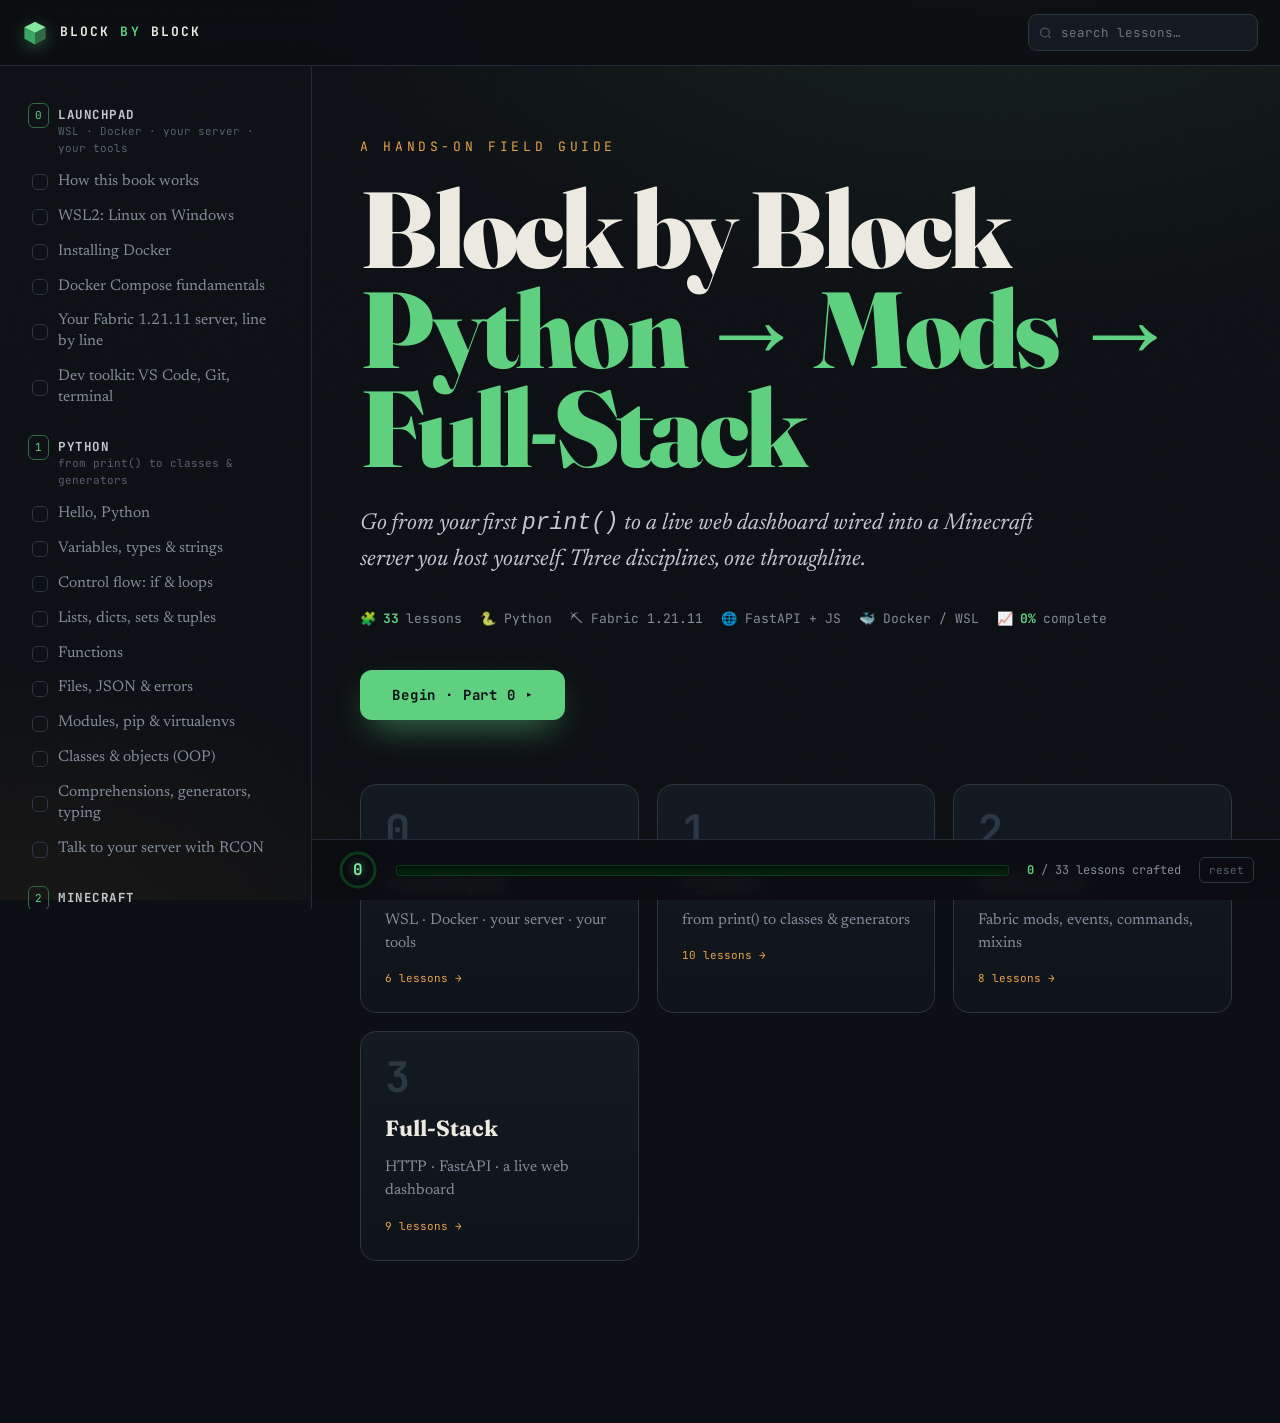
==== index.html @ 936ac6eb "Block by Block: a 33-lesson HTML tutorial book (Python, Minecraft, full-stack) Single self-contained" ====
<!DOCTYPE html>
<html lang="en">
<head>
<meta charset="UTF-8">
<meta name="viewport" content="width=device-width, initial-scale=1.0">
<title>Block by Block — Python · Minecraft · Full-Stack</title>
<link rel="preconnect" href="https://fonts.googleapis.com">
<link rel="preconnect" href="https://fonts.gstatic.com" crossorigin>
<link href="https://fonts.googleapis.com/css2?family=Fraunces:opsz,wght@9..144,500;9..144,600;9..144,900&family=Newsreader:ital,opsz,wght@0,6..72,400;0,6..72,500;0,6..72,600;1,6..72,400&family=JetBrains+Mono:wght@400;500;700&display=swap" rel="stylesheet">
<style>
:root{
  --bg:#0c0f13; --bg2:#0f141a; --panel:#141a22; --panel2:#1a212b;
  --ink:#ece9e0; --soft:#c3c8d0; --muted:#828d9c; --faint:#566173;
  --line:#212a36; --line2:#2c3744;
  --grass:#5fcf80; --grass-bri:#86e6a0; --grass-dim:#2f6b45;
  --ember:#e6a24c; --gold:#f1c659; --redstone:#e0573d; --lapis:#4f8fd0;
  --shadow:0 18px 50px -20px rgba(0,0,0,.7);
  --r:14px;
}
*{box-sizing:border-box}
html{scroll-behavior:smooth}
body{
  margin:0; background:var(--bg); color:var(--ink);
  font-family:"Newsreader",Georgia,serif; font-size:18.5px; line-height:1.72;
  -webkit-font-smoothing:antialiased;
}
/* ---- atmosphere: isometric grid + vignette + grain ---- */
body::before{
  content:""; position:fixed; inset:0; z-index:-2; pointer-events:none;
  background:
    radial-gradient(1200px 700px at 78% -10%, rgba(95,207,128,.10), transparent 60%),
    radial-gradient(900px 600px at 0% 110%, rgba(230,162,76,.07), transparent 55%),
    linear-gradient(180deg,#0c0f13,#0a0d11);
}
body::after{
  content:""; position:fixed; inset:0; z-index:-1; pointer-events:none; opacity:.04;
  background-image:url("data:image/svg+xml,%3Csvg xmlns='http://www.w3.org/2000/svg' width='120' height='120'%3E%3Cfilter id='n'%3E%3CfeTurbulence type='fractalNoise' baseFrequency='.9' numOctaves='2'/%3E%3C/filter%3E%3Crect width='100%25' height='100%25' filter='url(%23n)'/%3E%3C/svg%3E");
}
.iso{position:fixed;inset:0;z-index:-1;pointer-events:none;opacity:.5;
  background-image:
   linear-gradient(115deg, rgba(255,255,255,.018) 1px, transparent 1px),
   linear-gradient(65deg, rgba(255,255,255,.018) 1px, transparent 1px);
  background-size:46px 46px;
  -webkit-mask-image:linear-gradient(180deg,transparent,#000 30%,#000 70%,transparent);
          mask-image:linear-gradient(180deg,transparent,#000 30%,#000 70%,transparent);
}
a{color:var(--grass-bri);text-decoration:none}
a:hover{text-decoration:underline}

/* ---------- top bar ---------- */
header.top{
  position:sticky;top:0;z-index:40;display:flex;align-items:center;gap:18px;
  padding:14px 22px;background:rgba(11,14,18,.82);backdrop-filter:blur(12px);
  border-bottom:1px solid var(--line);
}
.brand{display:flex;align-items:center;gap:12px;cursor:pointer}
.cube{width:26px;height:26px;flex:none;transform:rotate(0);filter:drop-shadow(0 4px 8px rgba(95,207,128,.35))}
.brand b{font-family:"JetBrains Mono",monospace;font-weight:700;letter-spacing:.16em;
  font-size:13px;text-transform:uppercase;color:var(--ink)}
.brand span{color:var(--grass)}
.search{margin-left:auto;position:relative}
.search input{
  font-family:"JetBrains Mono",monospace;font-size:12.5px;color:var(--ink);
  background:var(--panel);border:1px solid var(--line2);border-radius:9px;
  padding:9px 12px 9px 32px;width:230px;outline:none;transition:.2s;
}
.search input:focus{border-color:var(--grass-dim);width:280px;box-shadow:0 0 0 3px rgba(95,207,128,.12)}
.search svg{position:absolute;left:10px;top:50%;transform:translateY(-50%);opacity:.5}
.search-results{position:absolute;top:44px;right:0;width:340px;background:var(--panel2);
  border:1px solid var(--line2);border-radius:11px;box-shadow:var(--shadow);overflow:hidden;display:none}
.search-results.show{display:block}
.search-results a{display:block;padding:10px 14px;color:var(--soft);font-size:14px;
  font-family:"JetBrains Mono",monospace;border-bottom:1px solid var(--line)}
.search-results a:hover{background:var(--panel);color:var(--grass-bri);text-decoration:none}
.search-results .pt{color:var(--faint);font-size:11px}

/* ---------- layout ---------- */
.shell{display:grid;grid-template-columns:312px 1fr;gap:0;min-height:100vh}
nav.toc{border-right:1px solid var(--line);padding:26px 16px 120px;position:sticky;top:57px;
  height:calc(100vh - 57px);overflow-y:auto}
nav.toc::-webkit-scrollbar{width:9px}
nav.toc::-webkit-scrollbar-thumb{background:var(--line2);border-radius:9px}
.part{margin-bottom:8px}
.part>.phead{display:flex;align-items:baseline;gap:9px;padding:11px 12px 7px;cursor:pointer;border-radius:9px}
.part>.phead:hover{background:var(--panel)}
.pnum{font-family:"JetBrains Mono",monospace;font-size:11px;color:var(--grass);
  border:1px solid var(--grass-dim);border-radius:6px;padding:2px 6px;flex:none}
.ptitle{font-family:"JetBrains Mono",monospace;font-size:12.5px;letter-spacing:.04em;
  text-transform:uppercase;color:var(--soft);font-weight:700;line-height:1.3}
.part .lessons{margin:2px 0 6px;overflow:hidden;transition:max-height .3s ease}
.lk{display:flex;align-items:center;gap:10px;padding:7px 12px 7px 16px;border-radius:8px;
  color:var(--muted);cursor:pointer;font-size:15.5px;line-height:1.35;font-family:"Newsreader",serif}
.lk:hover{background:var(--panel);color:var(--ink)}
.lk.active{background:linear-gradient(90deg,rgba(95,207,128,.16),transparent);color:var(--ink);
  box-shadow:inset 2px 0 0 var(--grass)}
.tick{width:16px;height:16px;flex:none;border:1.6px solid var(--line2);border-radius:5px;
  display:grid;place-items:center;transition:.2s}
.lk.done .tick{background:var(--grass);border-color:var(--grass)}
.lk.done .tick svg{opacity:1}
.tick svg{opacity:0}
.lk.done .lbl{color:var(--faint);text-decoration:line-through;text-decoration-color:var(--grass-dim)}

/* ---------- reading pane ---------- */
main{padding:0;max-width:none;overflow:hidden}
.wrap{max-width:820px;margin:0 auto;padding:54px 48px 160px}
.crumb{font-family:"JetBrains Mono",monospace;font-size:12px;letter-spacing:.12em;
  text-transform:uppercase;color:var(--grass);margin-bottom:18px;display:flex;gap:10px;align-items:center}
.crumb .dot{width:5px;height:5px;background:var(--ember);border-radius:1px}
h1.title{font-family:"Fraunces",serif;font-weight:900;font-size:clamp(34px,5vw,54px);
  line-height:1.04;letter-spacing:-.02em;margin:0 0 14px}
.lede{font-size:21px;color:var(--soft);font-style:italic;margin:0 0 36px;line-height:1.6}
.content h2{font-family:"Fraunces",serif;font-weight:600;font-size:29px;letter-spacing:-.01em;
  margin:46px 0 14px;padding-top:14px;border-top:1px solid var(--line)}
.content h3{font-family:"Fraunces",serif;font-weight:600;font-size:21px;margin:30px 0 10px;color:var(--ink)}
.content p{margin:14px 0;color:var(--soft)}
.content strong{color:var(--ink);font-weight:600}
.content ul,.content ol{color:var(--soft);padding-left:24px}
.content li{margin:7px 0}
.content code{font-family:"JetBrains Mono",monospace;font-size:.84em;background:var(--panel2);
  border:1px solid var(--line);padding:.12em .42em;border-radius:6px;color:var(--gold)}
kbd{font-family:"JetBrains Mono",monospace;font-size:.78em;background:#222b36;border:1px solid var(--line2);
  border-bottom-width:3px;border-radius:6px;padding:.1em .5em;color:var(--ink)}

/* code blocks */
pre{position:relative;margin:22px 0;background:#0a0d11;border:1px solid var(--line2);
  border-radius:12px;overflow:hidden}
pre .bar{display:flex;align-items:center;gap:8px;padding:9px 14px;border-bottom:1px solid var(--line);
  background:linear-gradient(180deg,#10151c,#0c1015)}
pre .bar .lang{font-family:"JetBrains Mono",monospace;font-size:11px;letter-spacing:.1em;
  text-transform:uppercase;color:var(--muted)}
pre .bar .dots{display:flex;gap:6px}
pre .bar .dots i{width:10px;height:10px;border-radius:50%;display:block}
pre .copy{margin-left:auto;font-family:"JetBrains Mono",monospace;font-size:11px;color:var(--muted);
  background:transparent;border:1px solid var(--line2);border-radius:6px;padding:3px 9px;cursor:pointer}
pre .copy:hover{color:var(--grass-bri);border-color:var(--grass-dim)}
pre code{display:block;font-family:"JetBrains Mono",monospace;font-size:13.5px;line-height:1.7;
  padding:16px 18px;overflow-x:auto;color:#cdd6e0;background:none;border:0}
pre code .c{color:var(--faint);font-style:italic}      /* comment */
pre code .k{color:#e07ba0}                               /* keyword */
pre code .s{color:var(--grass-bri)}                      /* string */
pre code .f{color:var(--gold)}                           /* function/ident */
pre code .n{color:var(--ember)}                          /* number */

/* callouts */
.box{margin:24px 0;border-radius:12px;padding:18px 20px 18px 52px;position:relative;
  border:1px solid var(--line2);background:var(--panel);font-size:16.5px;line-height:1.6}
.box::before{position:absolute;left:16px;top:16px;font-size:20px;line-height:1}
.box .h{font-family:"JetBrains Mono",monospace;font-size:11px;letter-spacing:.12em;text-transform:uppercase;
  display:block;margin-bottom:4px;font-weight:700}
.box.tip{border-left:3px solid var(--grass)} .box.tip::before{content:"◆";color:var(--grass)} .box.tip .h{color:var(--grass)}
.box.note{border-left:3px solid var(--lapis)} .box.note::before{content:"❖";color:var(--lapis)} .box.note .h{color:var(--lapis)}
.box.warn{border-left:3px solid var(--redstone)} .box.warn::before{content:"▲";color:var(--redstone)} .box.warn .h{color:var(--redstone)}
.box.try{border-left:3px solid var(--ember);background:linear-gradient(90deg,rgba(230,162,76,.07),var(--panel))}
.box.try::before{content:"⛏";color:var(--ember)} .box.try .h{color:var(--ember)}
.box p{margin:6px 0;color:var(--soft)}

/* prev/next */
.pager{display:flex;gap:14px;margin-top:60px;border-top:1px solid var(--line);padding-top:28px}
.pager a{flex:1;display:block;padding:16px 18px;border:1px solid var(--line2);border-radius:12px;
  background:var(--panel);transition:.2s}
.pager a:hover{border-color:var(--grass-dim);background:var(--panel2);text-decoration:none;transform:translateY(-2px)}
.pager .dir{font-family:"JetBrains Mono",monospace;font-size:11px;color:var(--muted);letter-spacing:.1em;text-transform:uppercase}
.pager .nm{color:var(--ink);font-size:17px;margin-top:3px;font-family:"Fraunces",serif}
.pager .nx{text-align:right}
.markbtn{display:inline-flex;align-items:center;gap:10px;margin-top:34px;cursor:pointer;
  font-family:"JetBrains Mono",monospace;font-size:13px;letter-spacing:.04em;color:var(--bg);
  background:var(--grass);border:0;border-radius:10px;padding:12px 20px;font-weight:700;
  box-shadow:0 8px 20px -8px rgba(95,207,128,.6);transition:.2s}
.markbtn:hover{background:var(--grass-bri);transform:translateY(-2px)}
.markbtn.done{background:var(--panel2);color:var(--grass);border:1px solid var(--grass-dim);box-shadow:none}

/* ---------- cover ---------- */
.cover{padding:70px 48px 160px;max-width:1040px;margin:0 auto}
.cover .kick{font-family:"JetBrains Mono",monospace;font-size:13px;letter-spacing:.28em;
  text-transform:uppercase;color:var(--ember);margin-bottom:22px}
.cover h1{font-family:"Fraunces",serif;font-weight:900;font-size:clamp(52px,9vw,108px);line-height:.92;
  letter-spacing:-.03em;margin:0}
.cover h1 em{font-style:normal;color:var(--grass);display:block}
.cover .sub{font-size:23px;color:var(--soft);max-width:680px;margin:28px 0 0;line-height:1.55;font-style:italic}
.cover .meta{font-family:"JetBrains Mono",monospace;font-size:13px;color:var(--muted);margin:30px 0 40px;
  display:flex;flex-wrap:wrap;gap:8px 18px}
.cover .meta span{display:flex;align-items:center;gap:7px}
.cover .meta b{color:var(--grass)}
.begin{font-family:"JetBrains Mono",monospace;font-weight:700;font-size:14px;letter-spacing:.06em;
  background:var(--grass);color:var(--bg);border:0;border-radius:12px;padding:16px 32px;cursor:pointer;
  box-shadow:0 14px 36px -12px rgba(95,207,128,.7);transition:.2s}
.begin:hover{transform:translateY(-3px);background:var(--grass-bri)}
.parts-grid{display:grid;grid-template-columns:repeat(auto-fit,minmax(230px,1fr));gap:18px;margin-top:64px}
.pcard{border:1px solid var(--line2);border-radius:16px;padding:24px;background:linear-gradient(180deg,var(--panel),var(--bg2));
  cursor:pointer;transition:.25s;position:relative;overflow:hidden}
.pcard:hover{transform:translateY(-4px);border-color:var(--grass-dim)}
.pcard .pn{font-family:"JetBrains Mono",monospace;font-size:42px;font-weight:700;color:var(--line2);line-height:1}
.pcard:hover .pn{color:var(--grass-dim)}
.pcard h3{font-family:"Fraunces",serif;font-size:22px;margin:12px 0 8px;color:var(--ink)}
.pcard p{font-size:15.5px;color:var(--muted);margin:0;line-height:1.5}
.pcard .cnt{font-family:"JetBrains Mono",monospace;font-size:11px;color:var(--ember);margin-top:14px;display:block}

/* ---------- XP bar ---------- */
.xp{position:fixed;left:312px;right:0;bottom:0;z-index:30;background:rgba(10,13,17,.92);
  backdrop-filter:blur(10px);border-top:1px solid var(--line);padding:10px 26px;
  display:flex;align-items:center;gap:18px}
.xp .lvl{position:relative;width:40px;height:40px;flex:none;display:grid;place-items:center}
.xp .lvl svg{position:absolute;inset:0}
.xp .lvl b{font-family:"JetBrains Mono",monospace;font-weight:700;font-size:16px;color:var(--grass-bri);
  text-shadow:0 0 8px rgba(95,207,128,.6);z-index:1}
.xp .track{flex:1;height:11px;background:#05210f;border:1px solid #0c3a1d;border-radius:3px;overflow:hidden;
  box-shadow:inset 0 2px 4px rgba(0,0,0,.6)}
.xp .fill{height:100%;width:0;background:
   linear-gradient(180deg,#9bf0b0,#5fcf80 55%,#3aa862);
  background-size:8px 100%;transition:width .5s cubic-bezier(.2,.8,.2,1);
  box-shadow:0 0 10px rgba(95,207,128,.7)}
.xp .stat{font-family:"JetBrains Mono",monospace;font-size:12px;color:var(--muted);flex:none;white-space:nowrap}
.xp .stat b{color:var(--grass)}
.xp .reset{font-family:"JetBrains Mono",monospace;font-size:11px;color:var(--faint);background:none;border:1px solid var(--line2);
  border-radius:6px;padding:5px 9px;cursor:pointer}
.xp .reset:hover{color:var(--redstone);border-color:var(--redstone)}

/* responsive */
@media(max-width:900px){
  .shell{grid-template-columns:1fr}
  nav.toc{position:fixed;left:0;top:57px;width:300px;background:var(--bg);z-index:35;transform:translateX(-105%);transition:.3s;box-shadow:var(--shadow)}
  nav.toc.open{transform:none}
  .xp{left:0}
  .wrap,.cover{padding-left:22px;padding-right:22px}
  .menu-btn{display:grid!important}
}
.menu-btn{display:none;place-items:center;width:34px;height:34px;background:var(--panel);border:1px solid var(--line2);
  border-radius:8px;cursor:pointer}
.menu-btn div{width:16px;height:2px;background:var(--ink);box-shadow:0 5px 0 var(--ink),0 -5px 0 var(--ink)}
</style>
</head>
<body>
<div class="iso"></div>

<header class="top">
  <div class="menu-btn" onclick="document.querySelector('nav.toc').classList.toggle('open')"><div></div></div>
  <div class="brand" onclick="go('cover')">
    <svg class="cube" viewBox="0 0 32 32" fill="none"><path d="M16 2 29 9v14L16 30 3 23V9z" fill="#5fcf80" opacity=".18"/><path d="M16 2 29 9 16 16 3 9z" fill="#86e6a0"/><path d="M3 9 16 16v14L3 23z" fill="#3aa862"/><path d="M29 9 16 16v14l13-7z" fill="#2f6b45"/></svg>
    <b>Block&nbsp;<span>by</span>&nbsp;Block</b>
  </div>
  <div class="search">
    <svg width="15" height="15" viewBox="0 0 24 24" fill="none" stroke="#828d9c" stroke-width="2"><circle cx="11" cy="11" r="7"/><path d="m20 20-3.5-3.5"/></svg>
    <input id="q" type="text" placeholder="search lessons…" autocomplete="off">
    <div class="search-results" id="qres"></div>
  </div>
</header>

<div class="shell">
  <nav class="toc" id="toc"></nav>
  <main><div id="view"></div></main>
</div>

<div class="xp">
  <div class="lvl">
    <svg viewBox="0 0 40 40"><circle cx="20" cy="20" r="17" fill="none" stroke="#0c3a1d" stroke-width="3"/><circle id="ring" cx="20" cy="20" r="17" fill="none" stroke="#5fcf80" stroke-width="3" stroke-linecap="round" stroke-dasharray="107" stroke-dashoffset="107" transform="rotate(-90 20 20)" style="transition:stroke-dashoffset .5s"/></svg>
    <b id="lvlnum">0</b>
  </div>
  <div class="track"><div class="fill" id="fill"></div></div>
  <div class="stat"><b id="done">0</b> / <span id="total">0</span> lessons crafted</div>
  <button class="reset" onclick="resetProgress()">reset</button>
</div>

<!-- ============================ LESSON CONTENT ============================ -->

<template data-id="p0-1"><div class="content">
<p>Welcome. This book turns you — step by step, block by block — into someone who can write <strong>Python</strong>, build <strong>Minecraft mods</strong>, and ship <strong>full-stack web apps</strong>, all on a Minecraft server you host yourself. There's no prior experience assumed beyond "I can use a computer."</p>
<h2>The throughline</h2>
<p>Most courses teach topics in isolation. This one has a spine: <strong>your own Minecraft 1.21.11 Fabric server</strong>. Python scripts will talk to it. Mods will run inside it. A web dashboard will monitor it. Every abstract concept gets anchored to something you can see happen in a world you control.</p>
<h2>How to use it</h2>
<ul>
<li><strong>Go in order</strong> the first time through — later parts lean on earlier ones.</li>
<li>Every lesson ends with a <span style="color:var(--ember)">⛏ Try it</span> task. Do it. Reading code is not the same as writing it.</li>
<li>Hit <strong>Mark complete</strong> to fill your XP bar. Use <kbd>←</kbd> / <kbd>→</kbd> to move between lessons and <kbd>c</kbd> to toggle complete.</li>
<li>Your progress is saved in this browser (localStorage) — no account, no cloud.</li>
</ul>
<div class="box note"><span class="h">The four parts</span>
<p><strong>0 · Launchpad</strong> — WSL, Docker, Compose, your server, your tools.<br>
<strong>1 · Python</strong> — from <code>print()</code> to classes, generators, and typing.<br>
<strong>2 · Minecraft</strong> — Fabric mods, events, commands, mixins.<br>
<strong>3 · Full-Stack</strong> — HTTP, JS, a FastAPI backend, a live web dashboard wired to your server.</p></div>
<div class="box try"><span class="h">Try it</span><p>Click <strong>Mark complete</strong> below, then press <kbd>→</kbd>. You just leveled up. Now let's set up your machine.</p></div>
</div></template>

<template data-id="p0-2"><div class="content">
<p>You're on Windows, but real backend and Minecraft development lives in <strong>Linux</strong>. <strong>WSL2</strong> (Windows Subsystem for Linux) gives you a genuine Linux kernel running alongside Windows — no dual boot, no virtual machine to babysit. This is where your code, Docker, and server will live.</p>
<h2>Install WSL2</h2>
<p>Open <strong>PowerShell as Administrator</strong> and run:</p>
<pre><code class="language-powershell">wsl --install</code></pre>
<p>That single command enables the features, installs Ubuntu, and sets WSL2 as default. Reboot when asked. On first launch Ubuntu asks you to create a Linux username and password — these are <em>separate</em> from your Windows login. Remember the password; you'll type it for <code>sudo</code>.</p>
<h2>Sanity checks</h2>
<pre><code class="language-bash"><span class="c"># from PowerShell — confirm version 2</span>
wsl -l -v
<span class="c"># jump into Linux</span>
wsl
<span class="c"># inside Ubuntu now:</span>
uname -a
whoami</code></pre>
<div class="box tip"><span class="h">Where am I?</span><p>Your Linux home is <code>/home/&lt;you&gt;</code>. Your Windows C: drive is mounted at <code>/mnt/c</code>. <strong>Keep project files inside the Linux filesystem</strong> (e.g. <code>~/Dev</code>) — it's dramatically faster than working under <code>/mnt/c</code>, and Docker likes it better.</p></div>
<h2>Update the system</h2>
<pre><code class="language-bash">sudo apt update && sudo apt upgrade -y</code></pre>
<div class="box try"><span class="h">Try it</span><p>Get into Ubuntu, run the update command, then <code>mkdir -p ~/Dev && cd ~/Dev</code>. This is your workshop for the rest of the book.</p></div>
</div></template>

<template data-id="p0-3"><div class="content">
<p><strong>Docker</strong> packages software and everything it needs into a <em>container</em> — a sealed box that runs the same on your machine, your friend's, or a cloud server. Your Minecraft server runs in a container, which is why you never had to manually install Java or the Fabric launcher.</p>
<h2>Install Docker Desktop</h2>
<ol>
<li>Download <strong>Docker Desktop for Windows</strong> from docker.com.</li>
<li>During install, keep <strong>"Use WSL 2 based engine"</strong> checked.</li>
<li>After install: Docker Desktop → <strong>Settings → Resources → WSL Integration</strong> → enable your Ubuntu distro.</li>
</ol>
<p>Now Docker commands work <em>inside</em> WSL. Verify from Ubuntu:</p>
<pre><code class="language-bash">docker --version
docker compose version
docker run --rm hello-world</code></pre>
<p>That last line pulls a tiny image and runs it. If you see a "Hello from Docker!" message, your whole toolchain is alive.</p>
<div class="box note"><span class="h">Image vs. container</span><p>An <strong>image</strong> is the blueprint (read-only, e.g. <code>itzg/minecraft-server</code>). A <strong>container</strong> is a running instance of that blueprint. You can start many containers from one image.</p></div>
<div class="box warn"><span class="h">Docker Desktop must be running</span><p>On Windows, the Docker engine lives in Docker Desktop. If <code>docker</code> commands hang in WSL, check that the Docker Desktop app is open.</p></div>
<div class="box try"><span class="h">Try it</span><p>Run <code>docker run --rm hello-world</code>, then <code>docker ps -a</code> to see the stopped container, then <code>docker image ls</code> to see the downloaded image.</p></div>
</div></template>

<template data-id="p0-4"><div class="content">
<p>Typing long <code>docker run</code> commands by hand is error-prone. <strong>Docker Compose</strong> lets you describe your services in a single <code>compose.yml</code> file and bring the whole stack up with one command. This is exactly how your Minecraft server is defined.</p>
<h2>Anatomy of a compose file</h2>
<pre><code class="language-yaml"><span class="k">services</span>:
  <span class="f">myservice</span>:
    <span class="k">image</span>: <span class="s">some/image:tag</span>   <span class="c"># which blueprint</span>
    <span class="k">ports</span>:
      - <span class="s">"8080:80"</span>          <span class="c"># host:container</span>
    <span class="k">environment</span>:
      <span class="f">KEY</span>: <span class="s">"value"</span>          <span class="c"># config passed in</span>
    <span class="k">volumes</span>:
      - <span class="s">./data:/data</span>        <span class="c"># persist files on the host</span>
    <span class="k">restart</span>: <span class="s">unless-stopped</span></code></pre>
<h2>The four commands you'll use constantly</h2>
<pre><code class="language-bash">docker compose up -d        <span class="c"># start everything in the background</span>
docker compose ps           <span class="c"># what's running?</span>
docker compose logs -f      <span class="c"># follow the logs live (Ctrl+C to stop)</span>
docker compose down         <span class="c"># stop and remove the containers</span></code></pre>
<div class="box tip"><span class="h">Volumes are your save game</span><p>Containers are disposable; <strong>volumes</strong> are not. The <code>./minecraft-data:/data</code> line is why your world survives a <code>down</code>/<code>up</code> cycle. Delete the container — fine. Delete the volume folder — you lose the world.</p></div>
<div class="box try"><span class="h">Try it</span><p>In <code>~/Games/Minecraft/fabric-minecraft-server</code>, run <code>docker compose ps</code> and <code>docker compose logs --tail 20</code>. Read what your server is telling you.</p></div>
</div></template>

<template data-id="p0-5"><div class="content">
<p>Here's the actual stack you're running. Let's read it line by line so it's not magic.</p>
<pre><code class="language-yaml"><span class="k">services</span>:
  <span class="f">minecraft-fabric</span>:
    <span class="k">image</span>: <span class="s">itzg/minecraft-server</span>
    <span class="k">container_name</span>: <span class="s">minecraft-fabric</span>
    <span class="k">ports</span>:
      - <span class="s">"25565:25565"</span>     <span class="c"># the game port players connect to</span>
      - <span class="s">"25575:25575"</span>     <span class="c"># RCON: remote console (we'll use this from Python!)</span>
    <span class="k">environment</span>:
      <span class="f">EULA</span>: <span class="s">"TRUE"</span>
      <span class="f">TYPE</span>: <span class="s">"FABRIC"</span>        <span class="c"># mod loader</span>
      <span class="f">VERSION</span>: <span class="s">"1.21.11"</span>    <span class="c"># pinned so mappings match your mods</span>
      <span class="f">MEMORY</span>: <span class="s">"6G"</span>
      <span class="f">ENABLE_RCON</span>: <span class="s">"TRUE"</span>
      <span class="f">RCON_PASSWORD</span>: <span class="s">"..."</span>
    <span class="k">volumes</span>:
      - <span class="s">./minecraft-data:/data</span>   <span class="c"># world, mods, configs live here</span>
    <span class="k">restart</span>: <span class="s">unless-stopped</span></code></pre>
<h2>The mental model</h2>
<ul>
<li><strong>Mods</strong> go in <code>minecraft-data/mods/</code> — that maps to <code>/data/mods</code> inside the container.</li>
<li><strong>RCON</strong> (port 25575) is a remote console: send console commands over the network. Your Python scripts and web dashboard will drive the server through it.</li>
<li><strong>VERSION pinned to 1.21.11</strong> matters: a Fabric mod must be built against the exact MC version the server runs.</li>
</ul>
<h2>Send your first remote command</h2>
<pre><code class="language-bash"><span class="c"># the itzg image ships an rcon client</span>
docker exec minecraft-fabric rcon-cli time set day
docker exec minecraft-fabric rcon-cli list</code></pre>
<div class="box try"><span class="h">Try it</span><p>Run <code>docker exec minecraft-fabric rcon-cli "say Hello from the console"</code>. If a player is online they'll see it. You just controlled the game without touching the game.</p></div>
</div></template>

<template data-id="p0-6"><div class="content">
<p>A few tools will make everything smoother. Install them once.</p>
<h2>VS Code + the WSL extension</h2>
<p>Install <strong>VS Code</strong> on Windows, then the <strong>WSL</strong> extension. Now from Ubuntu you can run:</p>
<pre><code class="language-bash">cd ~/Dev/block-by-block
code .</code></pre>
<p>VS Code opens <em>connected to Linux</em> — editing Linux files with a Windows UI. Best of both worlds. Also grab the <strong>Python</strong> and <strong>Docker</strong> extensions.</p>
<h2>Git — your time machine</h2>
<pre><code class="language-bash">sudo apt install -y git
git config --global user.name  "Your Name"
git config --global user.email "you@example.com"</code></pre>
<p>Git records snapshots of your code so you can experiment fearlessly and undo mistakes. Every project in this book is a git repo.</p>
<pre><code class="language-bash">cd ~/Dev/myproject
git init
git add -A
git commit -m "first commit"</code></pre>
<div class="box tip"><span class="h">The terminal is home</span><p>Get comfortable with <code>cd</code> (change dir), <code>ls -la</code> (list), <code>cat file</code> (print), <code>mkdir</code>, <code>mv</code>, <code>rm</code>, and <kbd>Tab</kbd> to autocomplete paths. You'll use them every single day.</p></div>
<div class="box try"><span class="h">Try it</span><p>Run <code>code .</code> inside <code>~/Dev</code>, open a terminal in VS Code (<kbd>Ctrl</kbd>+<kbd>`</kbd>), and confirm it says you're in Linux. You're now fully equipped.</p></div>
</div></template>

<!-- ===== PART 1: PYTHON ===== -->
<template data-id="p1-1"><div class="content">
<p>Python is the friendliest serious language there is — readable, batteries-included, and everywhere (web backends, scripting, data, automation). It's already on your Ubuntu.</p>
<pre><code class="language-bash">python3 --version</code></pre>
<h2>The REPL: a conversation with Python</h2>
<p>Type <code>python3</code> and you get an interactive prompt. Try:</p>
<pre><code class="language-python">&gt;&gt;&gt; <span class="n">2</span> + <span class="n">2</span>
<span class="n">4</span>
&gt;&gt;&gt; <span class="f">print</span>(<span class="s">"hello, world"</span>)
hello, world
&gt;&gt;&gt; <span class="f">len</span>(<span class="s">"creeper"</span>)
<span class="n">7</span></code></pre>
<p>Press <kbd>Ctrl</kbd>+<kbd>D</kbd> to exit. The REPL is where you test ideas instantly.</p>
<h2>Your first script</h2>
<p>Create <code>hello.py</code>:</p>
<pre><code class="language-python"><span class="k">def</span> <span class="f">greet</span>(name):
    <span class="k">return</span> <span class="s">f"Welcome to the server, {name}!"</span>

<span class="k">print</span>(<span class="f">greet</span>(<span class="s">"Steve"</span>))</code></pre>
<pre><code class="language-bash">python3 hello.py</code></pre>
<div class="box tip"><span class="h">Bonus: you already have a web server</span><p>Run <code>python3 -m http.server 8000</code> in any folder, then open <code>http://localhost:8000</code>. Python just served files over HTTP — a preview of Part 3. (This is also how you can host <em>this book</em>.)</p></div>
<div class="box try"><span class="h">Try it</span><p>Change <code>greet</code> to also print the length of the name. Run it with three different names.</p></div>
</div></template>

<template data-id="p1-2"><div class="content">
<p>A <strong>variable</strong> is a name pointing at a value. Python figures out the type for you.</p>
<pre><code class="language-python">name    = <span class="s">"Alex"</span>        <span class="c"># str</span>
health  = <span class="n">20</span>            <span class="c"># int</span>
speed   = <span class="n">4.3</span>           <span class="c"># float</span>
is_op   = <span class="k">True</span>          <span class="c"># bool</span>
nothing = <span class="k">None</span>          <span class="c"># the absence of a value</span></code></pre>
<h2>Strings are powerful</h2>
<pre><code class="language-python">player = <span class="s">"notch"</span>
<span class="k">print</span>(player.<span class="f">upper</span>())          <span class="c"># NOTCH</span>
<span class="k">print</span>(player.<span class="f">capitalize</span>())     <span class="c"># Notch</span>
<span class="k">print</span>(<span class="s">"creep"</span> <span class="k">in</span> <span class="s">"creeper"</span>)    <span class="c"># True</span>

<span class="c"># f-strings: embed values directly</span>
coords = (<span class="n">100</span>, <span class="n">64</span>, <span class="o">-</span><span class="n">200</span>)
<span class="k">print</span>(<span class="s">f"Teleporting {player} to {coords}"</span>)</code></pre>
<h2>Numbers &amp; conversion</h2>
<pre><code class="language-python">ticks = <span class="n">24000</span>
seconds = ticks / <span class="n">20</span>            <span class="c"># 1200.0  (float division)</span>
whole   = ticks // <span class="n">20</span>           <span class="c"># 1200    (integer division)</span>
text    = <span class="f">str</span>(ticks)            <span class="c"># "24000"</span>
back    = <span class="f">int</span>(<span class="s">"24000"</span>)         <span class="c"># 24000</span></code></pre>
<div class="box try"><span class="h">Try it</span><p>Given <code>day_ticks = 24000</code>, compute and print how many real-world minutes a Minecraft day lasts (a day is 20 minutes). Use an f-string in your answer.</p></div>
</div></template>

<template data-id="p1-3"><div class="content">
<p>Programs make decisions and repeat work. Python uses <strong>indentation</strong> (4 spaces) to define blocks — no curly braces.</p>
<h2>if / elif / else</h2>
<pre><code class="language-python">hp = <span class="n">6</span>
<span class="k">if</span> hp &lt;= <span class="n">0</span>:
    <span class="k">print</span>(<span class="s">"You died."</span>)
<span class="k">elif</span> hp &lt; <span class="n">8</span>:
    <span class="k">print</span>(<span class="s">"Low health — eat something!"</span>)
<span class="k">else</span>:
    <span class="k">print</span>(<span class="s">"You're fine."</span>)</code></pre>
<h2>Loops</h2>
<pre><code class="language-python"><span class="c"># repeat a fixed number of times</span>
<span class="k">for</span> i <span class="k">in</span> <span class="f">range</span>(<span class="n">3</span>):
    <span class="k">print</span>(<span class="s">f"Spawning wave {i+1}"</span>)

<span class="c"># loop over items</span>
mobs = [<span class="s">"zombie"</span>, <span class="s">"skeleton"</span>, <span class="s">"creeper"</span>]
<span class="k">for</span> mob <span class="k">in</span> mobs:
    <span class="k">print</span>(<span class="s">f"A {mob} approaches"</span>)

<span class="c"># loop until a condition changes</span>
fuel = <span class="n">5</span>
<span class="k">while</span> fuel &gt; <span class="n">0</span>:
    <span class="k">print</span>(<span class="s">f"Smelting... {fuel} fuel left"</span>)
    fuel <span class="o">-</span>= <span class="n">1</span></code></pre>
<div class="box note"><span class="h">break &amp; continue</span><p><code>break</code> exits a loop early; <code>continue</code> skips to the next iteration. Both are essential for real logic.</p></div>
<div class="box try"><span class="h">Try it</span><p>Loop over <code>range(1, 21)</code> and print "FizzBuzz" rules: multiples of 3 → "Fizz", of 5 → "Buzz", both → "FizzBuzz", else the number. The classic.</p></div>
</div></template>

<template data-id="p1-4"><div class="content">
<p>Four containers carry almost all your data. Know when to reach for each.</p>
<h2>Lists — ordered, changeable</h2>
<pre><code class="language-python">inv = [<span class="s">"sword"</span>, <span class="s">"pickaxe"</span>, <span class="s">"bread"</span>]
inv.<span class="f">append</span>(<span class="s">"torch"</span>)        <span class="c"># add</span>
inv[<span class="n">0</span>] = <span class="s">"netherite sword"</span>  <span class="c"># replace by index</span>
<span class="k">print</span>(inv[<span class="o">-</span><span class="n">1</span>])               <span class="c"># last item: "torch"</span>
<span class="k">print</span>(inv[<span class="n">1</span>:<span class="n">3</span>])              <span class="c"># slice: items 1,2</span></code></pre>
<h2>Dicts — key → value lookups</h2>
<pre><code class="language-python">player = {<span class="s">"name"</span>: <span class="s">"Alex"</span>, <span class="s">"hp"</span>: <span class="n">20</span>, <span class="s">"xp"</span>: <span class="n">17</span>}
<span class="k">print</span>(player[<span class="s">"hp"</span>])          <span class="c"># 20</span>
player[<span class="s">"hp"</span>] = <span class="n">15</span>            <span class="c"># update</span>
player[<span class="s">"gamemode"</span>] = <span class="s">"survival"</span>  <span class="c"># add a key</span>
<span class="k">for</span> key, val <span class="k">in</span> player.<span class="f">items</span>():
    <span class="k">print</span>(key, <span class="s">"="</span>, val)</code></pre>
<h2>Tuples &amp; sets</h2>
<pre><code class="language-python">spawn = (<span class="n">0</span>, <span class="n">64</span>, <span class="n">0</span>)         <span class="c"># tuple: fixed, ordered (great for coords)</span>
online = {<span class="s">"alex"</span>, <span class="s">"steve"</span>}   <span class="c"># set: unique, unordered</span>
online.<span class="f">add</span>(<span class="s">"alex"</span>)          <span class="c"># still just two — no duplicates</span></code></pre>
<div class="box try"><span class="h">Try it</span><p>Build a dict mapping mob names to their health. Loop over it and print only mobs with more than 20 HP. Then add the mob names to a set and print how many unique mobs you have.</p></div>
</div></template>

<template data-id="p1-5"><div class="content">
<p><strong>Functions</strong> are reusable, named blocks of logic. They take inputs (parameters) and usually <code>return</code> a result. Good code is mostly small, well-named functions.</p>
<pre><code class="language-python"><span class="k">def</span> <span class="f">ticks_for_time</span>(hour, minute=<span class="n">0</span>):
    <span class="s">"""Convert a 24h clock time to a Minecraft day tick (6am = 0)."""</span>
    seconds = hour * <span class="n">3600</span> + minute * <span class="n">60</span>
    shifted = (seconds - <span class="n">6</span> * <span class="n">3600</span>) % <span class="n">86400</span>
    <span class="k">return</span> <span class="f">round</span>(shifted / <span class="n">86400</span> * <span class="n">24000</span>)

<span class="k">print</span>(<span class="f">ticks_for_time</span>(<span class="n">12</span>))       <span class="c"># 6000  (noon)</span>
<span class="k">print</span>(<span class="f">ticks_for_time</span>(<span class="n">18</span>, <span class="n">30</span>))   <span class="c"># sunset-ish</span></code></pre>
<p>This is the <em>exact</em> math your time-sync mod uses — Python is a perfect place to prototype mod logic before writing Java.</p>
<div class="box note"><span class="h">Default &amp; keyword arguments</span><p><code>minute=0</code> is a default. Call <code>ticks_for_time(hour=9, minute=15)</code> with keywords for readability. Functions that do one thing and return a value are easy to test and reuse.</p></div>
<div class="box try"><span class="h">Try it</span><p>Write <code>damage(hp, amount)</code> that returns the new HP but never below 0 (use <code>max()</code>). Then write <code>heal(hp, amount)</code> capped at 20 (use <code>min()</code>). Chain them.</p></div>
</div></template>

<template data-id="p1-6"><div class="content">
<p>Real programs read and write files and survive things going wrong.</p>
<h2>Reading &amp; writing</h2>
<pre><code class="language-python"><span class="c"># write</span>
<span class="k">with</span> <span class="f">open</span>(<span class="s">"whitelist.txt"</span>, <span class="s">"w"</span>) <span class="k">as</span> f:
    f.<span class="f">write</span>(<span class="s">"alex\nsteve\n"</span>)

<span class="c"># read line by line</span>
<span class="k">with</span> <span class="f">open</span>(<span class="s">"whitelist.txt"</span>) <span class="k">as</span> f:
    <span class="k">for</span> line <span class="k">in</span> f:
        <span class="k">print</span>(line.<span class="f">strip</span>())</code></pre>
<p>The <code>with</code> block auto-closes the file even if an error happens.</p>
<h2>JSON — the language of APIs</h2>
<pre><code class="language-python"><span class="k">import</span> json

config = {<span class="s">"timezone"</span>: <span class="s">"America/Los_Angeles"</span>, <span class="s">"interval"</span>: <span class="n">20</span>}
<span class="k">with</span> <span class="f">open</span>(<span class="s">"config.json"</span>, <span class="s">"w"</span>) <span class="k">as</span> f:
    json.<span class="f">dump</span>(config, f, indent=<span class="n">2</span>)

<span class="k">with</span> <span class="f">open</span>(<span class="s">"config.json"</span>) <span class="k">as</span> f:
    data = json.<span class="f">load</span>(f)
<span class="k">print</span>(data[<span class="s">"timezone"</span>])</code></pre>
<h2>Handling errors</h2>
<pre><code class="language-python"><span class="k">try</span>:
    hp = <span class="f">int</span>(<span class="f">input</span>(<span class="s">"HP? "</span>))
<span class="k">except</span> ValueError:
    <span class="k">print</span>(<span class="s">"That wasn't a number."</span>)</code></pre>
<div class="box try"><span class="h">Try it</span><p>Write a script that loads <code>config.json</code>, but if the file is missing (<code>FileNotFoundError</code>), creates it with defaults instead of crashing. This is exactly what your mod's config loader does.</p></div>
</div></template>

<template data-id="p1-7"><div class="content">
<p>As projects grow you split code into <strong>modules</strong> and pull in libraries with <strong>pip</strong>. To keep projects isolated, each gets a <strong>virtual environment</strong>.</p>
<h2>Virtual environments</h2>
<pre><code class="language-bash">cd ~/Dev/mc-tools
python3 -m venv .venv          <span class="c"># create</span>
source .venv/bin/activate      <span class="c"># activate (prompt shows (.venv))</span>
pip install requests           <span class="c"># installs into THIS project only</span>
deactivate                     <span class="c"># leave it</span></code></pre>
<div class="box warn"><span class="h">Always use a venv</span><p>Installing packages globally creates version conflicts between projects. A venv is a clean, throwaway sandbox per project. Add <code>.venv/</code> to <code>.gitignore</code>.</p></div>
<h2>Your own modules</h2>
<pre><code class="language-python"><span class="c"># mcmath.py</span>
<span class="k">def</span> <span class="f">ticks_for_time</span>(hour):
    <span class="k">return</span> <span class="f">round</span>(((hour*<span class="n">3600</span> - <span class="n">21600</span>) % <span class="n">86400</span>) / <span class="n">86400</span> * <span class="n">24000</span>)

<span class="c"># main.py</span>
<span class="k">from</span> mcmath <span class="k">import</span> ticks_for_time
<span class="k">print</span>(<span class="f">ticks_for_time</span>(<span class="n">12</span>))</code></pre>
<h2>Pin your dependencies</h2>
<pre><code class="language-bash">pip freeze &gt; requirements.txt   <span class="c"># record exact versions</span>
pip install -r requirements.txt <span class="c"># reproduce anywhere</span></code></pre>
<div class="box try"><span class="h">Try it</span><p>Make a project folder, create a venv, <code>pip install requests</code>, write <code>requirements.txt</code>, and confirm <code>requests</code> imports. You'll use it next to call APIs.</p></div>
</div></template>

<template data-id="p1-8"><div class="content">
<p><strong>Object-oriented programming</strong> bundles data and the functions that act on it into <strong>classes</strong>. A class is a blueprint; an <strong>object</strong> is one made from it. This is how Minecraft itself is structured (a <code>ServerLevel</code> object, a <code>Player</code> object…).</p>
<pre><code class="language-python"><span class="k">class</span> <span class="f">Player</span>:
    <span class="k">def</span> <span class="f">__init__</span>(self, name, hp=<span class="n">20</span>):
        self.name = name        <span class="c"># attributes (data)</span>
        self.hp = hp

    <span class="k">def</span> <span class="f">take_damage</span>(self, amount):   <span class="c"># method (behavior)</span>
        self.hp = <span class="f">max</span>(<span class="n">0</span>, self.hp - amount)
        <span class="k">return</span> self.hp

    <span class="k">def</span> <span class="f">is_alive</span>(self):
        <span class="k">return</span> self.hp &gt; <span class="n">0</span>

alex = <span class="f">Player</span>(<span class="s">"Alex"</span>)
alex.<span class="f">take_damage</span>(<span class="n">5</span>)
<span class="k">print</span>(alex.name, alex.hp, alex.<span class="f">is_alive</span>())</code></pre>
<h2>Inheritance</h2>
<pre><code class="language-python"><span class="k">class</span> <span class="f">Admin</span>(<span class="f">Player</span>):           <span class="c"># Admin IS-A Player</span>
    <span class="k">def</span> <span class="f">take_damage</span>(self, amount):
        <span class="k">return</span> self.hp        <span class="c"># admins are invincible</span></code></pre>
<div class="box note"><span class="h">self</span><p><code>self</code> is the object the method is called on. You never pass it explicitly — Python does. <code>__init__</code> is the constructor, run when you create the object.</p></div>
<div class="box try"><span class="h">Try it</span><p>Add an <code>Inventory</code> class with <code>add(item)</code>, <code>remove(item)</code>, and a <code>__len__</code> method so <code>len(inv)</code> works. Give your <code>Player</code> an inventory attribute.</p></div>
</div></template>

<template data-id="p1-9"><div class="content">
<p>The features that make Python code concise and "Pythonic." You'll read these everywhere.</p>
<h2>Comprehensions</h2>
<pre><code class="language-python">nums = [<span class="n">1</span>,<span class="n">2</span>,<span class="n">3</span>,<span class="n">4</span>,<span class="n">5</span>]
squares = [n*n <span class="k">for</span> n <span class="k">in</span> nums]               <span class="c"># [1,4,9,16,25]</span>
evens   = [n <span class="k">for</span> n <span class="k">in</span> nums <span class="k">if</span> n % <span class="n">2</span> == <span class="n">0</span>]   <span class="c"># [2,4]</span>
lookup  = {p: <span class="f">len</span>(p) <span class="k">for</span> p <span class="k">in</span> [<span class="s">"alex"</span>,<span class="s">"steve"</span>]}  <span class="c"># dict comp</span></code></pre>
<h2>Generators — lazy sequences</h2>
<pre><code class="language-python"><span class="k">def</span> <span class="f">countdown</span>(n):
    <span class="k">while</span> n &gt; <span class="n">0</span>:
        <span class="k">yield</span> n          <span class="c"># produces values one at a time</span>
        n <span class="o">-</span>= <span class="n">1</span>

<span class="k">for</span> x <span class="k">in</span> <span class="f">countdown</span>(<span class="n">3</span>):
    <span class="k">print</span>(x)            <span class="c"># 3, 2, 1 — without building a list</span></code></pre>
<h2>Type hints</h2>
<pre><code class="language-python"><span class="k">def</span> <span class="f">heal</span>(hp: <span class="f">int</span>, amount: <span class="f">int</span>) -&gt; <span class="f">int</span>:
    <span class="k">return</span> <span class="f">min</span>(<span class="n">20</span>, hp + amount)</code></pre>
<p>Hints don't change runtime behavior, but editors and tools (like <code>mypy</code>) use them to catch bugs. FastAPI in Part 3 uses them to validate API requests automatically.</p>
<div class="box note"><span class="h">Decorators</span><p>A <code>@decorator</code> wraps a function to add behavior. You'll meet them in FastAPI (<code>@app.get("/")</code>) — just know that <code>@thing</code> above a function transforms it.</p></div>
<div class="box try"><span class="h">Try it</span><p>Rewrite a loop that filters online admins from a player list as a single list comprehension. Add type hints to one of your earlier functions.</p></div>
</div></template>

<template data-id="p1-10"><div class="content">
<p>Time to connect Python to your world. The server has <strong>RCON</strong> enabled — a protocol for sending console commands over the network. We'll drive it from Python.</p>
<pre><code class="language-bash">source .venv/bin/activate
pip install mcrcon</code></pre>
<pre><code class="language-python"><span class="k">from</span> mcrcon <span class="k">import</span> MCRcon

HOST = <span class="s">"localhost"</span>
PASSWORD = <span class="s">"398beb68ef0ef143788e7ecd"</span>   <span class="c"># from your compose.yml</span>

<span class="k">with</span> <span class="f">MCRcon</span>(HOST, PASSWORD, port=<span class="n">25575</span>) <span class="k">as</span> mcr:
    <span class="k">print</span>(mcr.<span class="f">command</span>(<span class="s">"list"</span>))            <span class="c"># who's online</span>
    mcr.<span class="f">command</span>(<span class="s">"time set day"</span>)
    mcr.<span class="f">command</span>(<span class="s">"say Python is now in control."</span>)</code></pre>
<h2>Make it useful</h2>
<pre><code class="language-python"><span class="k">def</span> <span class="f">online_players</span>(mcr) -&gt; <span class="f">list</span>[<span class="f">str</span>]:
    <span class="s">"""Parse 'There are 2 of a max of 20 players online: alex, steve'."""</span>
    resp = mcr.<span class="f">command</span>(<span class="s">"list"</span>)
    <span class="k">if</span> <span class="s">":"</span> <span class="k">not</span> <span class="k">in</span> resp:
        <span class="k">return</span> []
    names = resp.<span class="f">split</span>(<span class="s">":"</span>, <span class="n">1</span>)[<span class="n">1</span>].<span class="f">strip</span>()
    <span class="k">return</span> [n.<span class="f">strip</span>() <span class="k">for</span> n <span class="k">in</span> names.<span class="f">split</span>(<span class="s">","</span>) <span class="k">if</span> n.<span class="f">strip</span>()]</code></pre>
<div class="box warn"><span class="h">Secrets don't belong in code</span><p>Hard-coding the RCON password is fine for learning, but in real apps read it from an environment variable: <code>os.environ["RCON_PASSWORD"]</code>. We'll do this properly in Part 3.</p></div>
<div class="box try"><span class="h">Try it</span><p>Write a script that connects, lists online players using <code>online_players()</code>, and gives each of them a loaf of bread with <code>mcr.command(f"give {name} bread")</code>. You just wrote your first automation.</p></div>
</div></template>

<!-- ===== PART 2: MINECRAFT ===== -->
<template data-id="p2-1"><div class="content">
<p>Minecraft Java Edition wasn't built to be modded — the community made it moddable. <strong>Fabric</strong> is a lightweight mod loader that injects your code into the game. Before writing a mod, internalize the single most important distinction.</p>
<h2>Client vs. Server</h2>
<ul>
<li><strong>Server-side</strong> mods change <em>world state</em> the server owns — time, blocks, entities, game rules. Installed on the server; all players see the effect. (Your time-sync mod.)</li>
<li><strong>Client-side</strong> mods change <em>your own game</em> — keybinds, rendering, input, UI. Installed in your client; the server doesn't know. (Your auto-run mod.)</li>
</ul>
<p>Ask: <em>whose machine owns the thing I'm changing?</em> That answers where the mod runs.</p>
<h2>Mappings — why versions matter</h2>
<p>Minecraft ships <em>obfuscated</em> (class/method names scrambled). <strong>Mappings</strong> translate those into readable names. Because the scrambling differs per version, <strong>a mod must be built against the exact MC version it runs on</strong> — which is why your server is pinned to 1.21.11.</p>
<div class="box note"><span class="h">The toolchain</span><p><strong>Gradle</strong> builds the project. <strong>Loom</strong> is the Gradle plugin that fetches Minecraft + mappings. <strong>Fabric API</strong> provides the hooks (events, registries) your mod uses. <strong>Fabric Loader</strong> loads everything at runtime.</p></div>
<div class="box try"><span class="h">Try it</span><p>Open your two mod projects in <code>~/Dev</code>. Find the <code>"environment"</code> field in each <code>fabric.mod.json</code>. One says <code>server</code>, one says <code>client</code>. Now you know why.</p></div>
</div></template>

<template data-id="p2-2"><div class="content">
<p>Every Fabric mod has the same skeleton. Learn it once.</p>
<pre><code class="language-text">my-mod/
├── build.gradle              # dependencies + build config
├── gradle.properties         # version numbers in one place
├── settings.gradle           # the Fabric maven repo
├── gradlew / gradlew.bat      # the Gradle wrapper (no install needed)
└── src/main/
    ├── java/dev/you/MyMod.java        # your code
    └── resources/
        ├── fabric.mod.json            # the mod's manifest
        └── assets/.../lang/en_us.json # translatable text</code></pre>
<h2>fabric.mod.json — the manifest</h2>
<pre><code class="language-json">{
  <span class="s">"schemaVersion"</span>: <span class="n">1</span>,
  <span class="s">"id"</span>: <span class="s">"my-mod"</span>,
  <span class="s">"version"</span>: <span class="s">"${version}"</span>,
  <span class="s">"environment"</span>: <span class="s">"server"</span>,
  <span class="s">"entrypoints"</span>: {
    <span class="s">"server"</span>: [<span class="s">"dev.you.MyMod"</span>]
  },
  <span class="s">"depends"</span>: {
    <span class="s">"minecraft"</span>: <span class="s">"~1.21.11"</span>,
    <span class="s">"fabric-api"</span>: <span class="s">"*"</span>
  }
}</code></pre>
<p>The <strong>entrypoint</strong> tells Fabric which class to run and when. <code>server</code> for dedicated-server mods, <code>client</code> for client mods, <code>main</code> for both.</p>
<div class="box tip"><span class="h">No JDK? Build in Docker</span><p>You've been doing this already:</p><pre style="margin:8px 0"><code class="language-bash">docker run --rm -v "$PWD":/work -w /work \
  eclipse-temurin:21-jdk ./gradlew --no-daemon build</code></pre><p>The jar lands in <code>build/libs/</code>.</p></div>
<div class="box try"><span class="h">Try it</span><p>Open <code>realtime-time-sync/gradle.properties</code> and identify the four pinned versions (Minecraft, loader, Fabric API, your mod). This file is where you'd bump versions later.</p></div>
</div></template>

<template data-id="p2-3"><div class="content">
<p>Let's read a complete, minimal server mod — the core of your time-sync project, stripped to essentials.</p>
<pre><code class="language-java"><span class="k">package</span> dev.you.example;

<span class="k">import</span> net.fabricmc.api.DedicatedServerModInitializer;
<span class="k">import</span> net.fabricmc.fabric.api.event.lifecycle.v1.ServerTickEvents;
<span class="k">import</span> net.minecraft.server.level.ServerLevel;

<span class="k">public class</span> <span class="f">ExampleMod</span> <span class="k">implements</span> DedicatedServerModInitializer {
    <span class="k">private int</span> ticks = <span class="n">0</span>;

    <span class="nd">@Override</span>
    <span class="k">public void</span> <span class="f">onInitializeServer</span>() {
        <span class="c">// runs once when the server starts</span>
        ServerTickEvents.END_SERVER_TICK.<span class="f">register</span>(server -&gt; {
            <span class="k">if</span> (++ticks &gt;= <span class="n">20</span>) {        <span class="c">// 20 ticks = 1 second</span>
                ticks = <span class="n">0</span>;
                <span class="k">for</span> (ServerLevel level : server.<span class="f">getAllLevels</span>()) {
                    level.<span class="f">setDayTime</span>(<span class="n">6000</span>);  <span class="c">// pin to noon</span>
                }
            }
        });
    }
}</code></pre>
<h2>What to notice</h2>
<ul>
<li>The class <code>implements DedicatedServerModInitializer</code> — matching the <code>server</code> entrypoint.</li>
<li><code>onInitializeServer()</code> runs once at startup; it <em>registers</em> a callback.</li>
<li>The lambda runs every tick. Counting to 20 throttles work to once a second.</li>
</ul>
<div class="box note"><span class="h">Java vs. Python</span><p>Java is <em>statically typed</em> and verbose (types everywhere, semicolons, braces). The upside: the compiler catches whole classes of bugs before the game ever runs. Your Python instincts transfer — it's the same logic, more ceremony.</p></div>
<div class="box try"><span class="h">Try it</span><p>In your time-sync project, find the real <code>currentDayTimeTicks()</code> method and compare it to the Python <code>ticks_for_time()</code> you wrote in Part 1. Same math, two languages.</p></div>
</div></template>

<template data-id="p2-4"><div class="content">
<p>Mods are <strong>event-driven</strong>: Fabric API fires events, you register callbacks. You don't call the game — the game calls you.</p>
<h2>The tick loop</h2>
<pre><code class="language-java">ServerTickEvents.END_SERVER_TICK.<span class="f">register</span>(server -&gt; {
    <span class="c">// every server tick (~20/sec)</span>
});</code></pre>
<h2>Lifecycle events</h2>
<pre><code class="language-java">ServerLifecycleEvents.SERVER_STARTED.<span class="f">register</span>(server -&gt; {
    <span class="c">// world is loaded — safe to touch levels &amp; game rules</span>
});</code></pre>
<h2>Player &amp; world events</h2>
<pre><code class="language-java"><span class="c">// react when a player joins</span>
ServerPlayConnectionEvents.JOIN.<span class="f">register</span>((handler, sender, server) -&gt; {
    ServerPlayer player = handler.player;
    player.<span class="f">sendSystemMessage</span>(Component.<span class="f">literal</span>(<span class="s">"Welcome back!"</span>));
});</code></pre>
<div class="box tip"><span class="h">Discovering events</span><p>Fabric API groups events by area: <code>ServerTickEvents</code>, <code>ServerLifecycleEvents</code>, <code>ServerPlayConnectionEvents</code>, <code>AttackBlockCallback</code>, and many more. In VS Code, type the class name and let autocomplete show you what's available.</p></div>
<div class="box try"><span class="h">Try it</span><p>Sketch (on paper or in comments) which event you'd use for: a daily reward at midnight, a welcome message on join, and a "no PvP" rule. You're learning to think in events.</p></div>
</div></template>

<template data-id="p2-5"><div class="content">
<p>Two ways your mod interacts with game systems: setting <strong>game rules</strong> and registering <strong>commands</strong>.</p>
<h2>Game rules (the 1.21.11 way)</h2>
<p>1.21.11 redesigned game rules into a typed API. To disable the daylight cycle:</p>
<pre><code class="language-java"><span class="k">import</span> net.minecraft.world.level.gamerules.GameRules;

ServerLifecycleEvents.SERVER_STARTED.<span class="f">register</span>(server -&gt; {
    <span class="k">for</span> (ServerLevel level : server.<span class="f">getAllLevels</span>()) {
        level.<span class="f">getGameRules</span>().<span class="f">set</span>(GameRules.ADVANCE_TIME, <span class="k">false</span>, server);
    }
});</code></pre>
<div class="box warn"><span class="h">This is why you decompile</span><p>Older tutorials show <code>GameRules.RULE_DAYLIGHT</code> — that name no longer exists in 1.21.11. When code won't compile, inspect the real mapped jar with <code>javap</code> (next lesson) instead of trusting a tutorial.</p></div>
<h2>Custom commands</h2>
<pre><code class="language-java">CommandRegistrationCallback.EVENT.<span class="f">register</span>((dispatcher, reg, env) -&gt; {
    dispatcher.<span class="f">register</span>(
        Commands.<span class="f">literal</span>(<span class="s">"heal"</span>).<span class="f">executes</span>(ctx -&gt; {
            ctx.<span class="f">getSource</span>().<span class="f">getPlayer</span>().<span class="f">setHealth</span>(<span class="n">20</span>f);
            <span class="k">return</span> <span class="n">1</span>;
        })
    );
});</code></pre>
<p>Now <code>/heal</code> works in-game. Commands use Brigadier, Mojang's command framework.</p>
<div class="box try"><span class="h">Try it</span><p>Design a <code>/spawnpoint here</code> command in pseudocode: which event registers it, what the source gives you, and what method sets the spawn. Then look up the real method names with the next lesson's technique.</p></div>
</div></template>

<template data-id="p2-6"><div class="content">
<p>Client mods register <strong>keybindings</strong> and read input — things that only exist on your machine. This is your auto-run mod, explained.</p>
<pre><code class="language-java"><span class="k">public class</span> <span class="f">AutoRun</span> <span class="k">implements</span> ClientModInitializer {
    <span class="k">private static</span> KeyMapping toggleKey;
    <span class="k">private boolean</span> autoRun = <span class="k">false</span>;

    <span class="nd">@Override</span>
    <span class="k">public void</span> <span class="f">onInitializeClient</span>() {
        toggleKey = KeyBindingHelper.<span class="f">registerKeyBinding</span>(<span class="k">new</span> KeyMapping(
            <span class="s">"key.autorun.toggle"</span>, InputConstants.Type.KEYSYM,
            GLFW.GLFW_KEY_R, KeyMapping.Category.MOVEMENT));

        ClientTickEvents.END_CLIENT_TICK.<span class="f">register</span>(client -&gt; {
            <span class="k">while</span> (toggleKey.<span class="f">consumeClick</span>()) autoRun = !autoRun;
            <span class="k">if</span> (autoRun &amp;&amp; client.player != <span class="k">null</span> &amp;&amp; client.screen == <span class="k">null</span>)
                client.options.keyUp.<span class="f">setDown</span>(<span class="k">true</span>);   <span class="c">// hold "forward"</span>
        });
    }
}</code></pre>
<h2>The three ideas</h2>
<ol>
<li><strong>Register</strong> a keybinding → appears in Options → Controls, rebindable.</li>
<li><strong>Each tick</strong>, drain presses with <code>consumeClick()</code> and flip a boolean.</li>
<li>While on, force the <strong>forward key</strong> down — the game thinks you're holding W.</li>
</ol>
<div class="box note"><span class="h">Same skeleton, different entrypoint</span><p><code>ClientModInitializer</code> + <code>"environment": "client"</code>. Everything you learned about server mods applies; only the APIs (keybinds, options) are client-only.</p></div>
<div class="box try"><span class="h">Try it</span><p>Extend the idea: also hold <code>client.options.keySprint</code> so it's auto-<em>sprint</em>. One line. Rebuild and drop it in your client's mods folder.</p></div>
</div></template>

<template data-id="p2-7"><div class="content">
<p><strong>Mixins</strong> are the advanced superpower of Fabric: they let you weave code <em>into Minecraft's own classes</em> at load time — changing vanilla behavior that no event exposes. Power comes with sharp edges.</p>
<pre><code class="language-java"><span class="nd">@Mixin</span>(Zombie.class)
<span class="k">public class</span> <span class="f">ZombieMixin</span> {
    <span class="c">// run our code at the start of the zombie's tick</span>
    <span class="nd">@Inject</span>(method = <span class="s">"tick"</span>, at = <span class="nd">@At</span>(<span class="s">"HEAD"</span>))
    <span class="k">private void</span> <span class="f">onTick</span>(CallbackInfo ci) {
        <span class="c">// e.g. make zombies glow, count them, etc.</span>
    }
}</code></pre>
<p>You list mixins in a <code>mymod.mixins.json</code> file and reference it from <code>fabric.mod.json</code>. Common injection points: <code>@At("HEAD")</code> (before the method), <code>@At("RETURN")</code> (after), and <code>@Inject(... cancellable = true)</code> to <em>cancel</em> vanilla behavior.</p>
<div class="box warn"><span class="h">Use sparingly</span><p>Mixins touch internal code that can change between versions and can conflict with other mods. <strong>Always prefer a Fabric API event if one exists.</strong> Reach for a mixin only when there's no other hook.</p></div>
<div class="box note"><span class="h">When you'd need one</span><p>Changing mob AI, altering damage calculations, injecting into the render pipeline, tweaking world generation — places vanilla offers no event.</p></div>
<div class="box try"><span class="h">Try it</span><p>You don't have to write one yet. Instead, browse a popular open-source Fabric mod on GitHub and find its <code>mixins</code> folder. Read one mixin and identify the target class, method, and injection point.</p></div>
</div></template>

<template data-id="p2-8"><div class="content">
<p>The single most valuable habit in modding: <strong>verify API names against the real mapped jar</strong> instead of trusting tutorials. This is how you caught the game-rule and keybinding renames in 1.21.11.</p>
<h2>Find the mapped jar</h2>
<pre><code class="language-bash">find ~/.gradle/caches/fabric-loom -path "*1.21.11*" -name "*minecraft-merged*.jar"</code></pre>
<h2>Inspect a class with javap</h2>
<pre><code class="language-bash"><span class="c"># list the methods of ServerLevel</span>
docker run --rm -v "$JAR":/mc.jar eclipse-temurin:21-jdk bash -c '
  cd /tmp &amp;&amp; jar xf /mc.jar net/minecraft/server/level/ServerLevel.class
  javap net/minecraft/server/level/ServerLevel.class | grep -i setDayTime'</code></pre>
<p>Output:</p>
<pre><code class="language-text">public void setDayTime(long);</code></pre>
<p>Now you <em>know</em> the exact method signature — no guessing, no failed builds.</p>
<div class="box tip"><span class="h">Verify before you write</span><p>When porting to a new Minecraft version, <code>javap</code> the classes you touch first. Five minutes of inspection saves an hour of cryptic compile errors. This is a pro workflow most tutorials never teach.</p></div>
<div class="box try"><span class="h">Try it</span><p>Use the technique to confirm <code>net.minecraft.client.Options</code> really has a public <code>keyUp</code> field. Grep for <code>KeyMapping key</code> and you'll see all the movement keys.</p></div>
</div></template>

<!-- ===== PART 3: FULL STACK ===== -->
<template data-id="p3-1"><div class="content">
<p>"Full-stack" means you can build every layer of a web product: the <strong>frontend</strong> (what users see), the <strong>backend</strong> (the server logic + API), and the <strong>data</strong> (where things persist). Your capstone: a web dashboard for your Minecraft server.</p>
<h2>How a web request works</h2>
<ol>
<li>A <strong>browser</strong> (client) sends an HTTP <strong>request</strong> to a URL.</li>
<li>A <strong>server</strong> receives it, runs code, talks to a database, and returns a <strong>response</strong>.</li>
<li>The browser renders the response (HTML, or JSON it turns into UI).</li>
</ol>
<pre><code class="language-text">Browser  ──GET /api/status──▶  FastAPI backend  ──RCON──▶  Minecraft
        ◀──{"online": 2}────                    ◀──"list"──</code></pre>
<h2>HTTP verbs &amp; status codes</h2>
<ul>
<li><strong>GET</strong> read, <strong>POST</strong> create, <strong>PUT/PATCH</strong> update, <strong>DELETE</strong> remove.</li>
<li><strong>200</strong> OK, <strong>404</strong> not found, <strong>500</strong> server error, <strong>401</strong> unauthorized.</li>
</ul>
<div class="box note"><span class="h">The architecture you'll build</span><p>A FastAPI backend (Python) exposes <code>/api/status</code>. It talks to Minecraft over RCON. A frontend (HTML/CSS/JS) fetches that endpoint and renders live server stats. All of it runs in Docker Compose next to the game.</p></div>
<div class="box try"><span class="h">Try it</span><p>Open your browser's DevTools (<kbd>F12</kbd>) → Network tab, reload any site, and watch the requests fly. Click one and read its request/response headers. This is the whole web, visible.</p></div>
</div></template>

<template data-id="p3-2"><div class="content">
<p>HTML is the <em>structure</em>, CSS is the <em>style</em>. Together they're every page you've ever seen.</p>
<h2>HTML: a tree of elements</h2>
<pre><code class="language-html">&lt;!DOCTYPE html&gt;
&lt;html&gt;
  &lt;head&gt;
    &lt;title&gt;Server Dashboard&lt;/title&gt;
  &lt;/head&gt;
  &lt;body&gt;
    &lt;h1&gt;My Server&lt;/h1&gt;
    &lt;p class="status"&gt;Players online: &lt;span id="count"&gt;0&lt;/span&gt;&lt;/p&gt;
    &lt;button id="refresh"&gt;Refresh&lt;/button&gt;
  &lt;/body&gt;
&lt;/html&gt;</code></pre>
<h2>CSS: selecting &amp; styling</h2>
<pre><code class="language-css"><span class="f">body</span> { font-family: sans-serif; background: <span class="s">#0c0f13</span>; color: <span class="s">#ece9e0</span>; }
<span class="f">.status</span> { font-size: <span class="n">1.2</span>rem; }          <span class="c">/* class selector */</span>
<span class="f">#count</span> { color: <span class="s">#5fcf80</span>; font-weight: bold; } <span class="c">/* id selector */</span>
<span class="f">button:hover</span> { background: <span class="s">#5fcf80</span>; }   <span class="c">/* state */</span></code></pre>
<div class="box tip"><span class="h">The box model</span><p>Every element is a box: <strong>content</strong> → <strong>padding</strong> → <strong>border</strong> → <strong>margin</strong>. Layout today is mostly <strong>flexbox</strong> (<code>display:flex</code>) and <strong>grid</strong> (<code>display:grid</code>). This very page uses both.</p></div>
<div class="box try"><span class="h">Try it</span><p>Save that HTML to <code>dashboard.html</code>, open it in your browser, then add CSS to center the heading and give the button rounded corners (<code>border-radius</code>). Reload to see changes.</p></div>
</div></template>

<template data-id="p3-3"><div class="content">
<p><strong>JavaScript</strong> makes pages interactive — it runs in the browser, reacts to clicks, and fetches data from APIs.</p>
<h2>Selecting &amp; reacting</h2>
<pre><code class="language-javascript"><span class="k">const</span> button = document.<span class="f">getElementById</span>(<span class="s">"refresh"</span>);
<span class="k">const</span> count  = document.<span class="f">getElementById</span>(<span class="s">"count"</span>);

button.<span class="f">addEventListener</span>(<span class="s">"click"</span>, () =&gt; {
    count.textContent = <span class="s">"loading…"</span>;
});</code></pre>
<h2>Fetching data from an API</h2>
<pre><code class="language-javascript"><span class="k">async function</span> <span class="f">loadStatus</span>() {
    <span class="k">const</span> res  = <span class="k">await</span> <span class="f">fetch</span>(<span class="s">"/api/status"</span>);
    <span class="k">const</span> data = <span class="k">await</span> res.<span class="f">json</span>();        <span class="c">// {"online": 2, "players": [...]}</span>
    count.textContent = data.online;
}
<span class="f">loadStatus</span>();
<span class="f">setInterval</span>(loadStatus, <span class="n">5000</span>);             <span class="c">// refresh every 5s</span></code></pre>
<div class="box note"><span class="h">async / await</span><p>Network calls take time. <code>await</code> pauses until the response arrives without freezing the page. It's the JS cousin of waiting for a server reply — you'll see the same shape in Python.</p></div>
<div class="box try"><span class="h">Try it</span><p>Without a backend yet, fake it: <code>const data = {online: 3}</code> instead of fetching, and wire the button to display it. You'll swap in the real <code>fetch</code> in lesson 3.6.</p></div>
</div></template>

<template data-id="p3-4"><div class="content">
<p><strong>FastAPI</strong> is a modern Python web framework. It uses the type hints you learned in Part 1 to validate data and auto-generate docs. Let's build the backend.</p>
<pre><code class="language-bash">mkdir ~/Dev/mc-dashboard &amp;&amp; cd ~/Dev/mc-dashboard
python3 -m venv .venv &amp;&amp; source .venv/bin/activate
pip install "fastapi[standard]" mcrcon</code></pre>
<pre><code class="language-python"><span class="c"># main.py</span>
<span class="k">from</span> fastapi <span class="k">import</span> FastAPI

app = <span class="f">FastAPI</span>()

<span class="nd">@app.get</span>(<span class="s">"/api/health"</span>)
<span class="k">def</span> <span class="f">health</span>():
    <span class="k">return</span> {<span class="s">"status"</span>: <span class="s">"ok"</span>}

<span class="nd">@app.get</span>(<span class="s">"/api/echo/{msg}"</span>)
<span class="k">def</span> <span class="f">echo</span>(msg: <span class="f">str</span>):
    <span class="k">return</span> {<span class="s">"you_said"</span>: msg}</code></pre>
<pre><code class="language-bash">fastapi dev main.py     <span class="c"># runs at http://localhost:8000</span></code></pre>
<p>Visit <code>http://localhost:8000/api/health</code> → JSON. Visit <code>/docs</code> → interactive API docs FastAPI built for you, free.</p>
<div class="box note"><span class="h">That @app.get is a decorator</span><p>Remember decorators from Part 1? <code>@app.get("/api/health")</code> wraps your function so FastAPI calls it whenever someone GETs that URL. The function's return value becomes JSON automatically.</p></div>
<div class="box try"><span class="h">Try it</span><p>Add a <code>GET /api/add/{a}/{b}</code> endpoint that returns their sum. Type-hint <code>a: int, b: int</code> and watch FastAPI reject <code>/api/add/x/2</code> with a clean 422 error — validation for free.</p></div>
</div></template>

<template data-id="p3-5"><div class="content">
<p>Now wire the backend to your world. The API will open an RCON connection and translate game state into JSON.</p>
<pre><code class="language-python"><span class="c"># main.py</span>
<span class="k">import</span> os
<span class="k">from</span> fastapi <span class="k">import</span> FastAPI, HTTPException
<span class="k">from</span> mcrcon <span class="k">import</span> MCRcon

app = <span class="f">FastAPI</span>()
RCON_HOST = os.<span class="f">getenv</span>(<span class="s">"RCON_HOST"</span>, <span class="s">"localhost"</span>)
RCON_PASS = os.<span class="f">getenv</span>(<span class="s">"RCON_PASSWORD"</span>, <span class="s">""</span>)

<span class="k">def</span> <span class="f">rcon</span>(cmd: <span class="f">str</span>) -&gt; <span class="f">str</span>:
    <span class="k">try</span>:
        <span class="k">with</span> <span class="f">MCRcon</span>(RCON_HOST, RCON_PASS, port=<span class="n">25575</span>) <span class="k">as</span> m:
            <span class="k">return</span> m.<span class="f">command</span>(cmd)
    <span class="k">except</span> Exception:
        <span class="k">raise</span> <span class="f">HTTPException</span>(<span class="n">503</span>, <span class="s">"server unreachable"</span>)

<span class="nd">@app.get</span>(<span class="s">"/api/status"</span>)
<span class="k">def</span> <span class="f">status</span>():
    resp = <span class="f">rcon</span>(<span class="s">"list"</span>)            <span class="c"># "There are 2 of a max..."</span>
    players = []
    <span class="k">if</span> <span class="s">":"</span> <span class="k">in</span> resp:
        players = [p.<span class="f">strip</span>() <span class="k">for</span> p <span class="k">in</span> resp.<span class="f">split</span>(<span class="s">":"</span>,<span class="n">1</span>)[<span class="n">1</span>].<span class="f">split</span>(<span class="s">","</span>) <span class="k">if</span> p.<span class="f">strip</span>()]
    <span class="k">return</span> {<span class="s">"online"</span>: <span class="f">len</span>(players), <span class="s">"players"</span>: players}</code></pre>
<div class="box warn"><span class="h">Secrets via environment</span><p>Notice <code>os.getenv("RCON_PASSWORD")</code> — the password comes from the environment, not the source. In Compose you'll pass it in, and it never touches git.</p></div>
<div class="box tip"><span class="h">CORS</span><p>If your frontend is served from a different origin than the API, browsers block the request. Add FastAPI's <code>CORSMiddleware</code>, or — simpler — serve the frontend from the same FastAPI app (next lesson).</p></div>
<div class="box try"><span class="h">Try it</span><p>Run <code>RCON_PASSWORD=... fastapi dev main.py</code> and hit <code>/api/status</code> while you're logged into the game. See your own name come back as JSON.</p></div>
</div></template>

<template data-id="p3-6"><div class="content">
<p>Let's render that JSON as a live dashboard. FastAPI can serve the static frontend too, so everything's one origin (no CORS headaches).</p>
<pre><code class="language-python"><span class="c"># serve a static folder at the root</span>
<span class="k">from</span> fastapi.staticfiles <span class="k">import</span> StaticFiles
app.<span class="f">mount</span>(<span class="s">"/"</span>, <span class="f">StaticFiles</span>(directory=<span class="s">"static"</span>, html=<span class="k">True</span>), name=<span class="s">"static"</span>)</code></pre>
<pre><code class="language-html"><span class="c">&lt;!-- static/index.html --&gt;</span>
&lt;h1&gt;Server Status&lt;/h1&gt;
&lt;p&gt;&lt;span id="dot"&gt;●&lt;/span&gt; &lt;b id="online"&gt;–&lt;/b&gt; players online&lt;/p&gt;
&lt;ul id="list"&gt;&lt;/ul&gt;

&lt;script&gt;
async function tick() {
  try {
    const r = await fetch("/api/status");
    const d = await r.json();
    document.getElementById("online").textContent = d.online;
    document.getElementById("dot").style.color = "#5fcf80";
    document.getElementById("list").innerHTML =
      d.players.map(p =&gt; `&lt;li&gt;${p}&lt;/li&gt;`).join("");
  } catch {
    document.getElementById("dot").style.color = "#e0573d";
  }
}
tick(); setInterval(tick, 5000);
&lt;/script&gt;</code></pre>
<p>Open <code>http://localhost:8000</code> — a self-updating dashboard reading your live server. <strong>That's full-stack</strong>: browser → API → game → back to browser.</p>
<div class="box try"><span class="h">Try it</span><p>Add a "Set Day" button that does <code>fetch("/api/command/day", {method:"POST"})</code>, and a matching <code>@app.post</code> endpoint that runs <code>time set day</code>. Now your web page changes the game world.</p></div>
</div></template>

<template data-id="p3-7"><div class="content">
<p>Memory disappears when the server restarts. <strong>Databases</strong> persist data. Start with <strong>SQLite</strong> (a single file, zero setup), graduate to <strong>PostgreSQL</strong> (a real server) when you need concurrency.</p>
<h2>SQLite in Python (built in)</h2>
<pre><code class="language-python"><span class="k">import</span> sqlite3

con = sqlite3.<span class="f">connect</span>(<span class="s">"stats.db"</span>)
con.<span class="f">execute</span>(<span class="s">"""CREATE TABLE IF NOT EXISTS logins(
    player TEXT, ts TEXT DEFAULT CURRENT_TIMESTAMP)"""</span>)

<span class="c"># record a login</span>
con.<span class="f">execute</span>(<span class="s">"INSERT INTO logins(player) VALUES (?)"</span>, (<span class="s">"alex"</span>,))
con.<span class="f">commit</span>()

<span class="c"># query</span>
<span class="k">for</span> row <span class="k">in</span> con.<span class="f">execute</span>(<span class="s">"SELECT player, COUNT(*) FROM logins GROUP BY player"</span>):
    <span class="k">print</span>(row)</code></pre>
<div class="box warn"><span class="h">Always use parameters</span><p>Pass values as <code>(?)</code> placeholders, never by string-building SQL. Concatenating user input into SQL is how <strong>SQL injection</strong> attacks happen.</p></div>
<h2>The leap to Postgres</h2>
<p>Same SQL, but a networked server that many clients can hit at once. You run it as — what else — a Docker service. An <strong>ORM</strong> like SQLAlchemy lets you work with Python objects instead of raw SQL once tables get complex.</p>
<div class="box try"><span class="h">Try it</span><p>In your dashboard's <code>/api/status</code>, log each seen player into SQLite. Add a <code>GET /api/leaderboard</code> that returns login counts per player, ordered. Render it on the page.</p></div>
</div></template>

<template data-id="p3-8"><div class="content">
<p>Tie the room together: run your dashboard as another service in the <em>same</em> Compose stack as Minecraft, so one <code>docker compose up</code> launches everything.</p>
<pre><code class="language-yaml"><span class="k">services</span>:
  <span class="f">minecraft-fabric</span>:
    <span class="k">image</span>: <span class="s">itzg/minecraft-server</span>
    <span class="c"># ...your existing config...</span>

  <span class="f">dashboard</span>:
    <span class="k">build</span>: <span class="s">./mc-dashboard</span>      <span class="c"># build from a Dockerfile</span>
    <span class="k">ports</span>:
      - <span class="s">"8000:8000"</span>
    <span class="k">environment</span>:
      <span class="f">RCON_HOST</span>: <span class="s">"minecraft-fabric"</span>   <span class="c"># reach the game by service name!</span>
      <span class="f">RCON_PASSWORD</span>: <span class="s">"398beb68ef0ef143788e7ecd"</span>
    <span class="k">depends_on</span>:
      - <span class="s">minecraft-fabric</span></code></pre>
<p>Inside a Compose network, services find each other <strong>by name</strong> — your API connects to <code>minecraft-fabric:25575</code>, no IP addresses needed.</p>
<h2>The Dockerfile</h2>
<pre><code class="language-text"># mc-dashboard/Dockerfile
FROM python:3.12-slim
WORKDIR /app
COPY requirements.txt .
RUN pip install -r requirements.txt
COPY . .
CMD ["fastapi", "run", "main.py", "--port", "8000"]</code></pre>
<div class="box note"><span class="h">You've come full circle</span><p>The Docker/Compose skills from Part 0 now deploy software <em>you wrote</em>. This is real deployment — the same pattern scales to a cloud VM.</p></div>
<div class="box try"><span class="h">Try it</span><p>Write the Dockerfile, add the service, run <code>docker compose up -d --build</code>, and load the dashboard. Your whole stack now starts with one command.</p></div>
</div></template>

<template data-id="p3-9"><div class="content">
<p>You've built every layer. Here's how to turn these pieces into the portfolio and skills of a full-stack engineer.</p>
<h2>The capstone project</h2>
<p>Grow the dashboard into a real app:</p>
<ul>
<li><strong>Auth</strong> — a login so only you can run commands (JWT tokens, password hashing).</li>
<li><strong>Live updates</strong> — swap polling for <strong>WebSockets</strong> so events push instantly.</li>
<li><strong>A real frontend framework</strong> — rebuild the UI in <strong>React</strong> (components, state, hooks).</li>
<li><strong>Charts</strong> — player-count history from your database, graphed.</li>
<li><strong>Deploy</strong> — put it on a cloud VM (or Fly.io/Railway) with a real domain and HTTPS.</li>
</ul>
<h2>What to learn next, in order</h2>
<ol>
<li><strong>Git &amp; GitHub</strong> deeply — branches, pull requests, code review.</li>
<li><strong>React + TypeScript</strong> — the dominant frontend stack.</li>
<li><strong>A backend framework</strong> in depth — FastAPI or Node/Express.</li>
<li><strong>Databases &amp; SQL</strong> — schema design, indexes, migrations.</li>
<li><strong>Testing</strong> — pytest, automated checks, CI with GitHub Actions.</li>
<li><strong>Cloud &amp; deployment</strong> — Docker (✓), a VM, DNS, HTTPS, logging.</li>
</ol>
<div class="box tip"><span class="h">The meta-skill</span><p>You already practiced the thing senior engineers do that juniors don't: <strong>verify against the source of truth</strong> (you decompiled jars instead of trusting tutorials). Apply that everywhere — read the docs, read the code, test your assumptions.</p></div>
<div class="box note"><span class="h">Build in public</span><p>Push every project to GitHub with a clear README. Your Minecraft dashboard, your two mods, your scripts — that's a portfolio that tells a story. Employers hire the story.</p></div>
<div class="box try"><span class="h">Final quest</span><p>Pick one capstone upgrade above and ship it this week. Then write a README explaining what it does and how to run it. You're not "learning to code" anymore — you're building.</p></div>
</div></template>

<script>
// ----------------- curriculum manifest -----------------
const PARTS = [
  { id:"0", title:"Launchpad", sub:"WSL · Docker · your server · your tools", lessons:[
    ["p0-1","How this book works"],
    ["p0-2","WSL2: Linux on Windows"],
    ["p0-3","Installing Docker"],
    ["p0-4","Docker Compose fundamentals"],
    ["p0-5","Your Fabric 1.21.11 server, line by line"],
    ["p0-6","Dev toolkit: VS Code, Git, terminal"],
  ]},
  { id:"1", title:"Python", sub:"from print() to classes & generators", lessons:[
    ["p1-1","Hello, Python"],
    ["p1-2","Variables, types & strings"],
    ["p1-3","Control flow: if & loops"],
    ["p1-4","Lists, dicts, sets & tuples"],
    ["p1-5","Functions"],
    ["p1-6","Files, JSON & errors"],
    ["p1-7","Modules, pip & virtualenvs"],
    ["p1-8","Classes & objects (OOP)"],
    ["p1-9","Comprehensions, generators, typing"],
    ["p1-10","Talk to your server with RCON"],
  ]},
  { id:"2", title:"Minecraft", sub:"Fabric mods, events, commands, mixins", lessons:[
    ["p2-1","How Minecraft modding works"],
    ["p2-2","Project anatomy"],
    ["p2-3","Your first server mod"],
    ["p2-4","Events & the tick loop"],
    ["p2-5","Game rules & commands"],
    ["p2-6","Client mods & keybinds"],
    ["p2-7","Mixins (advanced)"],
    ["p2-8","Reading the mapped jar"],
  ]},
  { id:"3", title:"Full-Stack", sub:"HTTP · FastAPI · a live web dashboard", lessons:[
    ["p3-1","The web & how full-stack fits"],
    ["p3-2","HTML & CSS foundations"],
    ["p3-3","JavaScript in the browser"],
    ["p3-4","A backend API with FastAPI"],
    ["p3-5","Wire the API to Minecraft (RCON)"],
    ["p3-6","A live frontend dashboard"],
    ["p3-7","Databases: SQLite → Postgres"],
    ["p3-8","Deploy with Docker Compose"],
    ["p3-9","Capstone & full-stack roadmap"],
  ]},
];

// flat ordered list of lesson ids
const ORDER = [];
const META = {};   // id -> {title, partId, partTitle, idx}
PARTS.forEach(p => p.lessons.forEach(([id,title]) => {
  META[id] = { title, partId:p.id, partTitle:p.title };
  ORDER.push(id);
}));
const TOTAL = ORDER.length;

// ----------------- progress (localStorage) -----------------
const KEY = "bxb-progress-v1";
let done = new Set(JSON.parse(localStorage.getItem(KEY) || "[]"));
function saveProgress(){ localStorage.setItem(KEY, JSON.stringify([...done])); }

// ----------------- build the sidebar -----------------
const toc = document.getElementById("toc");
function buildToc(){
  toc.innerHTML = "";
  PARTS.forEach(p => {
    const part = document.createElement("div"); part.className = "part";
    const head = document.createElement("div"); head.className = "phead";
    head.innerHTML = `<span class="pnum">${p.id}</span><span class="ptitle">${p.title}<br><span style="font-weight:400;text-transform:none;letter-spacing:0;color:var(--faint);font-size:11px">${p.sub}</span></span>`;
    const box = document.createElement("div"); box.className = "lessons";
    p.lessons.forEach(([id,title]) => {
      const lk = document.createElement("div");
      lk.className = "lk" + (done.has(id)?" done":"");
      lk.dataset.id = id;
      lk.innerHTML = `<span class="tick"><svg width="11" height="11" viewBox="0 0 24 24" fill="none" stroke="#0c0f13" stroke-width="4"><path d="M20 6 9 17l-5-5"/></svg></span><span class="lbl">${title}</span>`;
      lk.onclick = () => { go(id); if(window.innerWidth<=900) toc.classList.remove("open"); };
      box.appendChild(lk);
    });
    head.onclick = () => box.style.maxHeight = box.style.maxHeight ? "" : box.scrollHeight+"px";
    part.appendChild(head); part.appendChild(box);
    toc.appendChild(part);
  });
}

// ----------------- render a view -----------------
const view = document.getElementById("view");
let current = null;

function renderCover(){
  current = "cover";
  const pct = Math.round(done.size/TOTAL*100);
  view.innerHTML = `
  <div class="cover">
    <div class="kick">A hands-on field guide</div>
    <h1>Block by Block<em>Python → Mods → Full-Stack</em></h1>
    <p class="sub">Go from your first <code>print()</code> to a live web dashboard wired into a Minecraft server you host yourself. Three disciplines, one throughline.</p>
    <div class="meta">
      <span>🧩 <b>${TOTAL}</b> lessons</span>
      <span>🐍 Python</span>
      <span>⛏ Fabric 1.21.11</span>
      <span>🌐 FastAPI + JS</span>
      <span>🐳 Docker / WSL</span>
      <span>📈 <b>${pct}%</b> complete</span>
    </div>
    <button class="begin" onclick="go(resumeId())">${done.size? "Resume where you left off ▸":"Begin · Part 0 ▸"}</button>
    <div class="parts-grid">
      ${PARTS.map(p=>`<div class="pcard" onclick="go('${p.lessons[0][0]}')">
        <div class="pn">${p.id}</div><h3>${p.title}</h3><p>${p.sub}</p>
        <span class="cnt">${p.lessons.length} lessons →</span></div>`).join("")}
    </div>
  </div>`;
  setActive(null); updateXP(); window.scrollTo(0,0);
}

function go(id){
  if(id==="cover"){ location.hash=""; renderCover(); return; }
  location.hash = id;
}

function render(id){
  const m = META[id];
  if(!m){ renderCover(); return; }
  current = id;
  const tpl = document.querySelector(`template[data-id="${id}"]`);
  const body = tpl ? tpl.innerHTML : "<div class='content'><p>Coming soon.</p></div>";
  const idx = ORDER.indexOf(id);
  const prev = idx>0 ? ORDER[idx-1] : null;
  const next = idx<TOTAL-1 ? ORDER[idx+1] : null;
  const isDone = done.has(id);
  view.innerHTML = `
    <div class="wrap">
      <div class="crumb">Part ${m.partId} · ${m.partTitle}<span class="dot"></span>Lesson ${idx+1} / ${TOTAL}</div>
      <h1 class="title">${m.title}</h1>
      ${body}
      <button class="markbtn ${isDone?'done':''}" onclick="toggleDone('${id}')">
        ${isDone? '✓ Completed — click to undo' : 'Mark complete  ⛏'}
      </button>
      <div class="pager">
        ${prev?`<a onclick="go('${prev}')"><div class="dir">◀ Previous</div><div class="nm">${META[prev].title}</div></a>`:`<a style="opacity:.3;cursor:default"><div class="dir">Start</div><div class="nm">Cover</div></a>`}
        ${next?`<a class="nx" onclick="go('${next}')"><div class="dir">Next ▶</div><div class="nm">${META[next].title}</div></a>`:`<a class="nx" onclick="go('cover')"><div class="dir">Finish ▶</div><div class="nm">Back to cover</div></a>`}
      </div>
    </div>`;
  addCopyButtons();
  setActive(id);
  updateXP();
  window.scrollTo(0,0);
}

// ----------------- helpers -----------------
function setActive(id){
  document.querySelectorAll(".lk").forEach(l=>l.classList.toggle("active", l.dataset.id===id));
  if(id){
    const lk = document.querySelector(`.lk[data-id="${id}"]`);
    if(lk){ const box = lk.closest(".lessons"); if(box) box.style.maxHeight = box.scrollHeight+"px"; }
  }
}
function toggleDone(id){
  if(done.has(id)) done.delete(id); else done.add(id);
  saveProgress();
  document.querySelector(`.lk[data-id="${id}"]`)?.classList.toggle("done", done.has(id));
  if(current===id) render(id);
}
function resumeId(){
  for(const id of ORDER) if(!done.has(id)) return id;
  return ORDER[0];
}
function updateXP(){
  const n = done.size;
  document.getElementById("done").textContent = n;
  document.getElementById("total").textContent = TOTAL;
  document.getElementById("lvlnum").textContent = n;
  document.getElementById("fill").style.width = (n/TOTAL*100)+"%";
  // ring around level badge = progress toward the very end
  document.getElementById("ring").style.strokeDashoffset = 107 - (107*n/TOTAL);
}
function resetProgress(){
  if(confirm("Reset all progress? Your XP returns to zero.")){
    done = new Set(); saveProgress(); buildToc();
    current==="cover" ? renderCover() : render(current);
  }
}
function addCopyButtons(){
  document.querySelectorAll(".content pre").forEach(pre=>{
    const code = pre.querySelector("code");
    let lang = "code";
    (code.className.match(/language-(\w+)/)||[])[1] && (lang=(code.className.match(/language-(\w+)/))[1]);
    const bar = document.createElement("div"); bar.className="bar";
    bar.innerHTML = `<span class="dots"><i style="background:#e0573d"></i><i style="background:#f1c659"></i><i style="background:#5fcf80"></i></span><span class="lang">${lang}</span><button class="copy">copy</button>`;
    pre.prepend(bar);
    bar.querySelector(".copy").onclick = () => {
      navigator.clipboard.writeText(code.innerText);
      const b=bar.querySelector(".copy"); b.textContent="copied!"; setTimeout(()=>b.textContent="copy",1200);
    };
  });
}

// ----------------- routing & keys -----------------
function route(){
  const id = location.hash.replace("#","");
  id && META[id] ? render(id) : renderCover();
}
window.addEventListener("hashchange", route);
document.addEventListener("keydown", e=>{
  if(e.target.tagName==="INPUT") return;
  const idx = ORDER.indexOf(current);
  if(e.key==="ArrowRight" && idx>-1 && idx<TOTAL-1) go(ORDER[idx+1]);
  if(e.key==="ArrowLeft"){ if(idx>0) go(ORDER[idx-1]); else if(current!=="cover") go("cover"); }
  if(e.key.toLowerCase()==="c" && current && current!=="cover") toggleDone(current);
});

// ----------------- search -----------------
const q = document.getElementById("q"), qres = document.getElementById("qres");
q.addEventListener("input", ()=>{
  const term = q.value.toLowerCase().trim();
  if(!term){ qres.classList.remove("show"); return; }
  const hits = ORDER.filter(id=>META[id].title.toLowerCase().includes(term)
    || META[id].partTitle.toLowerCase().includes(term)).slice(0,8);
  qres.innerHTML = hits.length
    ? hits.map(id=>`<a onclick="go('${id}');document.getElementById('q').value='';document.getElementById('qres').classList.remove('show')"><span class="pt">Part ${META[id].partId} · ${META[id].partTitle}</span><br>${META[id].title}</a>`).join("")
    : `<a style="color:var(--faint)">no matches</a>`;
  qres.classList.add("show");
});
document.addEventListener("click", e=>{ if(!e.target.closest(".search")) qres.classList.remove("show"); });

// ----------------- boot -----------------
buildToc();
route();
</script>
</body>
</html>
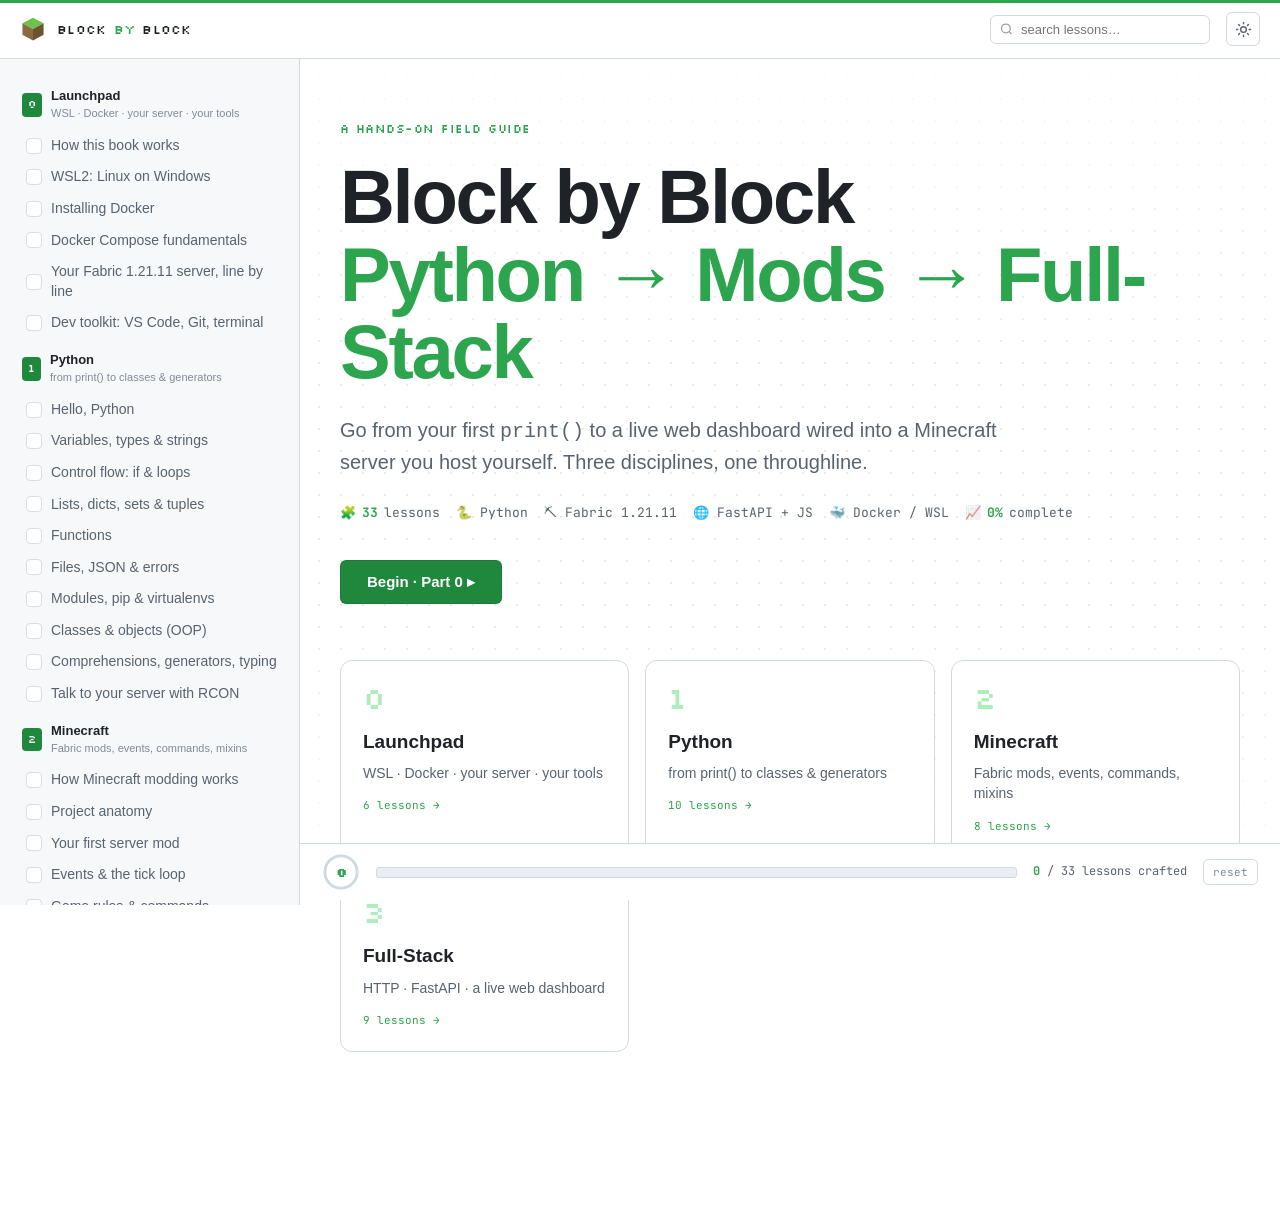
==== commit 6908f3d3: "Reskin: GitHub Primer docs × Minecraft theme Light/dark theme toggle (GitHub palettes, respects pref" ====
--- a/index.html
+++ b/index.html
@@ -6,226 +6,231 @@
 <title>Block by Block — Python · Minecraft · Full-Stack</title>
 <link rel="preconnect" href="https://fonts.googleapis.com">
 <link rel="preconnect" href="https://fonts.gstatic.com" crossorigin>
-<link href="https://fonts.googleapis.com/css2?family=Fraunces:opsz,wght@9..144,500;9..144,600;9..144,900&family=Newsreader:ital,opsz,wght@0,6..72,400;0,6..72,500;0,6..72,600;1,6..72,400&family=JetBrains+Mono:wght@400;500;700&display=swap" rel="stylesheet">
+<link href="https://fonts.googleapis.com/css2?family=Silkscreen:wght@400;700&family=JetBrains+Mono:wght@400;500;700&display=swap" rel="stylesheet">
+<script>(function(){var t=localStorage.getItem("bxb-theme");if(!t)t=matchMedia("(prefers-color-scheme: dark)").matches?"dark":"light";document.documentElement.setAttribute("data-theme",t);})();</script>
 <style>
+/* ===========================================================
+   Block by Block — GitHub Primer docs × Minecraft
+   Light + dark themes (toggle), system type, pixel accents.
+   =========================================================== */
 :root{
-  --bg:#0c0f13; --bg2:#0f141a; --panel:#141a22; --panel2:#1a212b;
-  --ink:#ece9e0; --soft:#c3c8d0; --muted:#828d9c; --faint:#566173;
-  --line:#212a36; --line2:#2c3744;
-  --grass:#5fcf80; --grass-bri:#86e6a0; --grass-dim:#2f6b45;
-  --ember:#e6a24c; --gold:#f1c659; --redstone:#e0573d; --lapis:#4f8fd0;
-  --shadow:0 18px 50px -20px rgba(0,0,0,.7);
-  --r:14px;
+  /* GitHub Primer LIGHT */
+  --bg:#ffffff; --bg2:#f6f8fa; --panel:#f6f8fa; --panel2:#eaeef2;
+  --ink:#1f2328; --soft:#3d444d; --muted:#59636e; --faint:#818b98;
+  --line:#d1d9e0; --line2:#d8dee4;
+  --grass:#1f883d; --grass-bri:#2da44e; --grass-dim:#aceebb;
+  --link:#0969da; --amber:#9a6700; --amber-bg:#fff8c5; --red:#cf222e;
+  --purple:#8250df; --blue-bg:#ddf4ff;
+  --code-bg:#f6f8fa; --code-bd:#d1d9e0; --code-ink:#1f2328;
+  --synK:#cf222e; --synS:#0a3069; --synC:#6e7781; --synF:#8250df; --synN:#0550ae; --synO:#cf222e; --synA:#6639ba;
+  --shadow:0 1px 0 rgba(31,35,40,.04), 0 8px 24px -12px rgba(31,35,40,.2);
+  --sans:-apple-system,BlinkMacSystemFont,"Segoe UI","Noto Sans",Helvetica,Arial,sans-serif;
+  --mono:ui-monospace,"JetBrains Mono",SFMono-Regular,Menlo,Consolas,monospace;
+  --pixel:"Silkscreen",ui-monospace,monospace;
+  --r:6px;
+}
+html[data-theme="dark"]{
+  /* GitHub dark */
+  --bg:#0d1117; --bg2:#010409; --panel:#161b22; --panel2:#1c2128;
+  --ink:#e6edf3; --soft:#c9d1d9; --muted:#9198a1; --faint:#6e7681;
+  --line:#30363d; --line2:#3d444d;
+  --grass:#238636; --grass-bri:#3fb950; --grass-dim:#1b4721;
+  --link:#4493f8; --amber:#d29922; --amber-bg:#272115; --red:#f85149;
+  --purple:#bc8cff; --blue-bg:#121d2f;
+  --code-bg:#161b22; --code-bd:#30363d; --code-ink:#e6edf3;
+  --synK:#ff7b72; --synS:#a5d6ff; --synC:#8b949e; --synF:#d2a8ff; --synN:#79c0ff; --synO:#ff7b72; --synA:#d2a8ff;
+  --shadow:0 8px 24px -12px rgba(1,4,9,.8);
 }
 *{box-sizing:border-box}
 html{scroll-behavior:smooth}
 body{
   margin:0; background:var(--bg); color:var(--ink);
-  font-family:"Newsreader",Georgia,serif; font-size:18.5px; line-height:1.72;
+  font-family:var(--sans); font-size:16px; line-height:1.6;
   -webkit-font-smoothing:antialiased;
 }
-/* ---- atmosphere: isometric grid + vignette + grain ---- */
-body::before{
-  content:""; position:fixed; inset:0; z-index:-2; pointer-events:none;
-  background:
-    radial-gradient(1200px 700px at 78% -10%, rgba(95,207,128,.10), transparent 60%),
-    radial-gradient(900px 600px at 0% 110%, rgba(230,162,76,.07), transparent 55%),
-    linear-gradient(180deg,#0c0f13,#0a0d11);
-}
-body::after{
-  content:""; position:fixed; inset:0; z-index:-1; pointer-events:none; opacity:.04;
-  background-image:url("data:image/svg+xml,%3Csvg xmlns='http://www.w3.org/2000/svg' width='120' height='120'%3E%3Cfilter id='n'%3E%3CfeTurbulence type='fractalNoise' baseFrequency='.9' numOctaves='2'/%3E%3C/filter%3E%3Crect width='100%25' height='100%25' filter='url(%23n)'/%3E%3C/svg%3E");
-}
+/* faint blocky backdrop — barely-there in light, subtle in dark */
 .iso{position:fixed;inset:0;z-index:-1;pointer-events:none;opacity:.5;
-  background-image:
-   linear-gradient(115deg, rgba(255,255,255,.018) 1px, transparent 1px),
-   linear-gradient(65deg, rgba(255,255,255,.018) 1px, transparent 1px);
-  background-size:46px 46px;
-  -webkit-mask-image:linear-gradient(180deg,transparent,#000 30%,#000 70%,transparent);
-          mask-image:linear-gradient(180deg,transparent,#000 30%,#000 70%,transparent);
-}
-a{color:var(--grass-bri);text-decoration:none}
+  background-image:radial-gradient(currentColor 1px, transparent 1px);
+  background-size:22px 22px; color:var(--line);
+  -webkit-mask-image:linear-gradient(180deg,transparent,#000 40%,#000 70%,transparent);
+          mask-image:linear-gradient(180deg,transparent,#000 40%,#000 70%,transparent);}
+html[data-theme="dark"] .iso{opacity:.25}
+a{color:var(--link);text-decoration:none}
 a:hover{text-decoration:underline}
+::selection{background:var(--grass-dim);color:var(--ink)}
 
 /* ---------- top bar ---------- */
-header.top{
-  position:sticky;top:0;z-index:40;display:flex;align-items:center;gap:18px;
-  padding:14px 22px;background:rgba(11,14,18,.82);backdrop-filter:blur(12px);
-  border-bottom:1px solid var(--line);
-}
-.brand{display:flex;align-items:center;gap:12px;cursor:pointer}
-.cube{width:26px;height:26px;flex:none;transform:rotate(0);filter:drop-shadow(0 4px 8px rgba(95,207,128,.35))}
-.brand b{font-family:"JetBrains Mono",monospace;font-weight:700;letter-spacing:.16em;
-  font-size:13px;text-transform:uppercase;color:var(--ink)}
-.brand span{color:var(--grass)}
+header.top{position:sticky;top:0;z-index:40;display:flex;align-items:center;gap:16px;
+  padding:12px 20px;background:var(--bg);border-bottom:1px solid var(--line);
+  box-shadow:inset 0 3px 0 var(--grass-bri);}   /* grass-green strip on top */
+.brand{display:flex;align-items:center;gap:11px;cursor:pointer}
+.cube{width:26px;height:26px;flex:none;image-rendering:pixelated}
+.brand b{font-family:var(--pixel);font-weight:400;font-size:13px;letter-spacing:.02em;color:var(--ink)}
+.brand b span{color:var(--grass-bri)}
 .search{margin-left:auto;position:relative}
-.search input{
-  font-family:"JetBrains Mono",monospace;font-size:12.5px;color:var(--ink);
-  background:var(--panel);border:1px solid var(--line2);border-radius:9px;
-  padding:9px 12px 9px 32px;width:230px;outline:none;transition:.2s;
-}
-.search input:focus{border-color:var(--grass-dim);width:280px;box-shadow:0 0 0 3px rgba(95,207,128,.12)}
-.search svg{position:absolute;left:10px;top:50%;transform:translateY(-50%);opacity:.5}
-.search-results{position:absolute;top:44px;right:0;width:340px;background:var(--panel2);
-  border:1px solid var(--line2);border-radius:11px;box-shadow:var(--shadow);overflow:hidden;display:none}
+.search input{font-family:var(--sans);font-size:13px;color:var(--ink);background:var(--bg);
+  border:1px solid var(--line);border-radius:var(--r);padding:6px 10px 6px 30px;width:220px;outline:none;transition:.15s}
+.search input:focus{border-color:var(--link);width:260px;box-shadow:0 0 0 3px var(--blue-bg)}
+.search svg{position:absolute;left:9px;top:50%;transform:translateY(-50%);opacity:.6;stroke:var(--muted)}
+.search-results{position:absolute;top:40px;right:0;width:330px;background:var(--bg);
+  border:1px solid var(--line);border-radius:12px;box-shadow:var(--shadow);overflow:hidden;display:none}
 .search-results.show{display:block}
-.search-results a{display:block;padding:10px 14px;color:var(--soft);font-size:14px;
-  font-family:"JetBrains Mono",monospace;border-bottom:1px solid var(--line)}
-.search-results a:hover{background:var(--panel);color:var(--grass-bri);text-decoration:none}
+.search-results a{display:block;padding:9px 13px;color:var(--soft);font-size:14px;border-bottom:1px solid var(--line)}
+.search-results a:hover{background:var(--panel);color:var(--ink);text-decoration:none}
 .search-results .pt{color:var(--faint);font-size:11px}
+.theme-toggle{flex:none;width:34px;height:34px;display:grid;place-items:center;cursor:pointer;
+  background:var(--bg);border:1px solid var(--line);border-radius:var(--r);color:var(--muted);transition:.15s}
+.theme-toggle:hover{border-color:var(--grass);color:var(--grass);background:var(--panel)}
+.theme-toggle .moon{display:none}
+html[data-theme="dark"] .theme-toggle .sun{display:none}
+html[data-theme="dark"] .theme-toggle .moon{display:block}
 
 /* ---------- layout ---------- */
-.shell{display:grid;grid-template-columns:312px 1fr;gap:0;min-height:100vh}
-nav.toc{border-right:1px solid var(--line);padding:26px 16px 120px;position:sticky;top:57px;
-  height:calc(100vh - 57px);overflow-y:auto}
-nav.toc::-webkit-scrollbar{width:9px}
-nav.toc::-webkit-scrollbar-thumb{background:var(--line2);border-radius:9px}
-.part{margin-bottom:8px}
-.part>.phead{display:flex;align-items:baseline;gap:9px;padding:11px 12px 7px;cursor:pointer;border-radius:9px}
-.part>.phead:hover{background:var(--panel)}
-.pnum{font-family:"JetBrains Mono",monospace;font-size:11px;color:var(--grass);
-  border:1px solid var(--grass-dim);border-radius:6px;padding:2px 6px;flex:none}
-.ptitle{font-family:"JetBrains Mono",monospace;font-size:12.5px;letter-spacing:.04em;
-  text-transform:uppercase;color:var(--soft);font-weight:700;line-height:1.3}
-.part .lessons{margin:2px 0 6px;overflow:hidden;transition:max-height .3s ease}
-.lk{display:flex;align-items:center;gap:10px;padding:7px 12px 7px 16px;border-radius:8px;
-  color:var(--muted);cursor:pointer;font-size:15.5px;line-height:1.35;font-family:"Newsreader",serif}
-.lk:hover{background:var(--panel);color:var(--ink)}
-.lk.active{background:linear-gradient(90deg,rgba(95,207,128,.16),transparent);color:var(--ink);
-  box-shadow:inset 2px 0 0 var(--grass)}
-.tick{width:16px;height:16px;flex:none;border:1.6px solid var(--line2);border-radius:5px;
-  display:grid;place-items:center;transition:.2s}
+.shell{display:grid;grid-template-columns:300px 1fr;min-height:100vh}
+nav.toc{border-right:1px solid var(--line);background:var(--bg2);padding:20px 12px 120px;
+  position:sticky;top:54px;height:calc(100vh - 54px);overflow-y:auto}
+nav.toc::-webkit-scrollbar{width:10px}
+nav.toc::-webkit-scrollbar-thumb{background:var(--line2);border-radius:10px;border:3px solid var(--bg2)}
+.part{margin-bottom:4px}
+.part>.phead{display:flex;align-items:center;gap:9px;padding:9px 10px 6px;cursor:pointer;border-radius:var(--r)}
+.part>.phead:hover{background:var(--panel2)}
+.pnum{font-family:var(--pixel);font-size:11px;color:#fff;background:var(--grass);border-radius:4px;
+  padding:3px 6px;flex:none;image-rendering:pixelated}
+.ptitle{font-size:13px;font-weight:600;color:var(--ink);line-height:1.3}
+.part .lessons{margin:2px 0 4px;overflow:hidden;transition:max-height .3s ease}
+.lk{display:flex;align-items:center;gap:9px;padding:6px 10px 6px 14px;border-radius:var(--r);
+  color:var(--muted);cursor:pointer;font-size:14px;line-height:1.4}
+.lk:hover{background:var(--panel2);color:var(--ink)}
+.lk.active{background:var(--blue-bg);color:var(--ink);font-weight:600;
+  box-shadow:inset 3px 0 0 var(--grass-bri)}
+html[data-theme="dark"] .lk.active{background:var(--panel2)}
+.tick{width:16px;height:16px;flex:none;border:1.5px solid var(--line2);border-radius:4px;
+  display:grid;place-items:center;transition:.15s;background:var(--bg)}
 .lk.done .tick{background:var(--grass);border-color:var(--grass)}
-.lk.done .tick svg{opacity:1}
-.tick svg{opacity:0}
-.lk.done .lbl{color:var(--faint);text-decoration:line-through;text-decoration-color:var(--grass-dim)}
+.tick svg{opacity:0} .lk.done .tick svg{opacity:1}
+.lk.done .lbl{color:var(--faint);text-decoration:line-through;text-decoration-color:var(--grass)}
 
 /* ---------- reading pane ---------- */
-main{padding:0;max-width:none;overflow:hidden}
-.wrap{max-width:820px;margin:0 auto;padding:54px 48px 160px}
-.crumb{font-family:"JetBrains Mono",monospace;font-size:12px;letter-spacing:.12em;
-  text-transform:uppercase;color:var(--grass);margin-bottom:18px;display:flex;gap:10px;align-items:center}
-.crumb .dot{width:5px;height:5px;background:var(--ember);border-radius:1px}
-h1.title{font-family:"Fraunces",serif;font-weight:900;font-size:clamp(34px,5vw,54px);
-  line-height:1.04;letter-spacing:-.02em;margin:0 0 14px}
-.lede{font-size:21px;color:var(--soft);font-style:italic;margin:0 0 36px;line-height:1.6}
-.content h2{font-family:"Fraunces",serif;font-weight:600;font-size:29px;letter-spacing:-.01em;
-  margin:46px 0 14px;padding-top:14px;border-top:1px solid var(--line)}
-.content h3{font-family:"Fraunces",serif;font-weight:600;font-size:21px;margin:30px 0 10px;color:var(--ink)}
-.content p{margin:14px 0;color:var(--soft)}
+main{overflow:hidden}
+.wrap{max-width:830px;margin:0 auto;padding:40px 40px 160px}
+.crumb{font-family:var(--pixel);font-size:10px;letter-spacing:.02em;color:var(--grass);
+  margin-bottom:16px;display:flex;gap:9px;align-items:center;text-transform:uppercase}
+.crumb .dot{width:5px;height:5px;background:var(--muted);border-radius:1px}
+h1.title{font-family:var(--sans);font-weight:600;font-size:clamp(28px,4vw,38px);line-height:1.2;
+  letter-spacing:-.01em;margin:0 0 8px;padding-bottom:14px;border-bottom:1px solid var(--line)}
+.lede{font-size:18px;color:var(--muted);margin:0 0 28px}
+.content h2{font-family:var(--sans);font-weight:600;font-size:23px;margin:38px 0 14px;
+  padding-bottom:8px;border-bottom:1px solid var(--line)}   /* GitHub markdown h2 */
+.content h3{font-family:var(--sans);font-weight:600;font-size:18px;margin:26px 0 8px;color:var(--ink)}
+.content p{margin:13px 0;color:var(--soft)}
 .content strong{color:var(--ink);font-weight:600}
 .content ul,.content ol{color:var(--soft);padding-left:24px}
-.content li{margin:7px 0}
-.content code{font-family:"JetBrains Mono",monospace;font-size:.84em;background:var(--panel2);
-  border:1px solid var(--line);padding:.12em .42em;border-radius:6px;color:var(--gold)}
-kbd{font-family:"JetBrains Mono",monospace;font-size:.78em;background:#222b36;border:1px solid var(--line2);
-  border-bottom-width:3px;border-radius:6px;padding:.1em .5em;color:var(--ink)}
+.content li{margin:6px 0}
+.content li::marker{color:var(--faint)}
+.content code{font-family:var(--mono);font-size:.85em;background:var(--panel2);
+  padding:.16em .4em;border-radius:4px;color:var(--ink)}
+html[data-theme="dark"] .content code{background:rgba(110,118,129,.4)}
+kbd{font-family:var(--mono);font-size:.78em;background:var(--bg2);border:1px solid var(--line);
+  border-bottom-width:2px;border-radius:5px;padding:.1em .45em;color:var(--ink)}
 
 /* code blocks */
-pre{position:relative;margin:22px 0;background:#0a0d11;border:1px solid var(--line2);
-  border-radius:12px;overflow:hidden}
-pre .bar{display:flex;align-items:center;gap:8px;padding:9px 14px;border-bottom:1px solid var(--line);
-  background:linear-gradient(180deg,#10151c,#0c1015)}
-pre .bar .lang{font-family:"JetBrains Mono",monospace;font-size:11px;letter-spacing:.1em;
-  text-transform:uppercase;color:var(--muted)}
-pre .bar .dots{display:flex;gap:6px}
-pre .bar .dots i{width:10px;height:10px;border-radius:50%;display:block}
-pre .copy{margin-left:auto;font-family:"JetBrains Mono",monospace;font-size:11px;color:var(--muted);
-  background:transparent;border:1px solid var(--line2);border-radius:6px;padding:3px 9px;cursor:pointer}
-pre .copy:hover{color:var(--grass-bri);border-color:var(--grass-dim)}
-pre code{display:block;font-family:"JetBrains Mono",monospace;font-size:13.5px;line-height:1.7;
-  padding:16px 18px;overflow-x:auto;color:#cdd6e0;background:none;border:0}
-pre code .c{color:var(--faint);font-style:italic}      /* comment */
-pre code .k{color:#e07ba0}                               /* keyword */
-pre code .s{color:var(--grass-bri)}                      /* string */
-pre code .f{color:var(--gold)}                           /* function/ident */
-pre code .n{color:var(--ember)}                          /* number */
-
-/* callouts */
-.box{margin:24px 0;border-radius:12px;padding:18px 20px 18px 52px;position:relative;
-  border:1px solid var(--line2);background:var(--panel);font-size:16.5px;line-height:1.6}
-.box::before{position:absolute;left:16px;top:16px;font-size:20px;line-height:1}
-.box .h{font-family:"JetBrains Mono",monospace;font-size:11px;letter-spacing:.12em;text-transform:uppercase;
-  display:block;margin-bottom:4px;font-weight:700}
-.box.tip{border-left:3px solid var(--grass)} .box.tip::before{content:"◆";color:var(--grass)} .box.tip .h{color:var(--grass)}
-.box.note{border-left:3px solid var(--lapis)} .box.note::before{content:"❖";color:var(--lapis)} .box.note .h{color:var(--lapis)}
-.box.warn{border-left:3px solid var(--redstone)} .box.warn::before{content:"▲";color:var(--redstone)} .box.warn .h{color:var(--redstone)}
-.box.try{border-left:3px solid var(--ember);background:linear-gradient(90deg,rgba(230,162,76,.07),var(--panel))}
-.box.try::before{content:"⛏";color:var(--ember)} .box.try .h{color:var(--ember)}
-.box p{margin:6px 0;color:var(--soft)}
-
-/* prev/next */
-.pager{display:flex;gap:14px;margin-top:60px;border-top:1px solid var(--line);padding-top:28px}
-.pager a{flex:1;display:block;padding:16px 18px;border:1px solid var(--line2);border-radius:12px;
-  background:var(--panel);transition:.2s}
-.pager a:hover{border-color:var(--grass-dim);background:var(--panel2);text-decoration:none;transform:translateY(-2px)}
-.pager .dir{font-family:"JetBrains Mono",monospace;font-size:11px;color:var(--muted);letter-spacing:.1em;text-transform:uppercase}
-.pager .nm{color:var(--ink);font-size:17px;margin-top:3px;font-family:"Fraunces",serif}
+pre{position:relative;margin:18px 0;background:var(--code-bg);border:1px solid var(--code-bd);
+  border-radius:var(--r);overflow:hidden}
+pre .bar{display:flex;align-items:center;gap:8px;padding:7px 13px;border-bottom:1px solid var(--code-bd);
+  background:var(--bg2)}
+pre .bar .lang{font-family:var(--mono);font-size:11px;letter-spacing:.03em;text-transform:uppercase;color:var(--muted)}
+pre .bar .dots{display:flex;gap:5px}
+pre .bar .dots i{width:9px;height:9px;border-radius:2px;display:block;image-rendering:pixelated}
+pre .copy{margin-left:auto;font-family:var(--mono);font-size:11px;color:var(--muted);
+  background:var(--bg);border:1px solid var(--line);border-radius:5px;padding:3px 9px;cursor:pointer}
+pre .copy:hover{color:var(--grass);border-color:var(--grass)}
+pre code{display:block;font-family:var(--mono);font-size:13px;line-height:1.65;
+  padding:14px 16px;overflow-x:auto;color:var(--code-ink);background:none}
+pre code .c{color:var(--synC);font-style:italic}
+pre code .k{color:var(--synK)}
+pre code .s{color:var(--synS)}
+pre code .f{color:var(--synF)}
+pre code .n{color:var(--synN)}
+pre code .o{color:var(--synO)}
+pre code .nd{color:var(--synA)}
+
+/* callouts — GitHub alert style + Minecraft "Quest" */
+.box{margin:18px 0;border-radius:var(--r);padding:13px 16px 13px 16px;border:1px solid var(--line);
+  border-left:4px solid var(--muted);background:var(--bg);font-size:15px;line-height:1.55}
+.box .h{font-weight:600;font-size:13px;display:flex;align-items:center;gap:7px;margin-bottom:4px}
+.box .h::before{font-family:var(--mono);font-size:13px}
+.box p{margin:5px 0;color:var(--soft)}
+.box.note{border-left-color:var(--link)} .box.note .h{color:var(--link)} .box.note .h::before{content:"❖"}
+.box.tip{border-left-color:var(--grass-bri)} .box.tip .h{color:var(--grass-bri)} .box.tip .h::before{content:"◆"}
+.box.warn{border-left-color:var(--amber)} .box.warn{background:var(--amber-bg)} .box.warn .h{color:var(--amber)} .box.warn .h::before{content:"▲"}
+.box.try{border-left-color:var(--purple)} .box.try .h{color:var(--purple);font-family:var(--pixel);font-weight:400;font-size:12px;letter-spacing:.02em} .box.try .h::before{content:"⛏";font-size:14px}
+.box.try .h::after{content:"QUEST"}
+
+/* prev / next */
+.pager{display:flex;gap:12px;margin-top:48px;border-top:1px solid var(--line);padding-top:22px}
+.pager a{flex:1;display:block;padding:13px 16px;border:1px solid var(--line);border-radius:var(--r);
+  background:var(--bg);transition:.15s}
+.pager a:hover{border-color:var(--grass);background:var(--panel);text-decoration:none}
+.pager .dir{font-family:var(--mono);font-size:11px;color:var(--muted);letter-spacing:.03em;text-transform:uppercase}
+.pager .nm{color:var(--link);font-size:15px;margin-top:3px;font-weight:600}
 .pager .nx{text-align:right}
-.markbtn{display:inline-flex;align-items:center;gap:10px;margin-top:34px;cursor:pointer;
-  font-family:"JetBrains Mono",monospace;font-size:13px;letter-spacing:.04em;color:var(--bg);
-  background:var(--grass);border:0;border-radius:10px;padding:12px 20px;font-weight:700;
-  box-shadow:0 8px 20px -8px rgba(95,207,128,.6);transition:.2s}
-.markbtn:hover{background:var(--grass-bri);transform:translateY(-2px)}
-.markbtn.done{background:var(--panel2);color:var(--grass);border:1px solid var(--grass-dim);box-shadow:none}
+.markbtn{display:inline-flex;align-items:center;gap:9px;margin-top:30px;cursor:pointer;
+  font-family:var(--sans);font-size:14px;font-weight:600;color:#fff;background:var(--grass);
+  border:1px solid rgba(31,35,40,.15);border-radius:var(--r);padding:9px 18px;transition:.15s}
+.markbtn:hover{background:var(--grass-bri)}
+.markbtn.done{background:var(--bg);color:var(--grass);border:1px solid var(--line)}
 
 /* ---------- cover ---------- */
-.cover{padding:70px 48px 160px;max-width:1040px;margin:0 auto}
-.cover .kick{font-family:"JetBrains Mono",monospace;font-size:13px;letter-spacing:.28em;
-  text-transform:uppercase;color:var(--ember);margin-bottom:22px}
-.cover h1{font-family:"Fraunces",serif;font-weight:900;font-size:clamp(52px,9vw,108px);line-height:.92;
-  letter-spacing:-.03em;margin:0}
-.cover h1 em{font-style:normal;color:var(--grass);display:block}
-.cover .sub{font-size:23px;color:var(--soft);max-width:680px;margin:28px 0 0;line-height:1.55;font-style:italic}
-.cover .meta{font-family:"JetBrains Mono",monospace;font-size:13px;color:var(--muted);margin:30px 0 40px;
-  display:flex;flex-wrap:wrap;gap:8px 18px}
-.cover .meta span{display:flex;align-items:center;gap:7px}
-.cover .meta b{color:var(--grass)}
-.begin{font-family:"JetBrains Mono",monospace;font-weight:700;font-size:14px;letter-spacing:.06em;
-  background:var(--grass);color:var(--bg);border:0;border-radius:12px;padding:16px 32px;cursor:pointer;
-  box-shadow:0 14px 36px -12px rgba(95,207,128,.7);transition:.2s}
-.begin:hover{transform:translateY(-3px);background:var(--grass-bri)}
-.parts-grid{display:grid;grid-template-columns:repeat(auto-fit,minmax(230px,1fr));gap:18px;margin-top:64px}
-.pcard{border:1px solid var(--line2);border-radius:16px;padding:24px;background:linear-gradient(180deg,var(--panel),var(--bg2));
-  cursor:pointer;transition:.25s;position:relative;overflow:hidden}
-.pcard:hover{transform:translateY(-4px);border-color:var(--grass-dim)}
-.pcard .pn{font-family:"JetBrains Mono",monospace;font-size:42px;font-weight:700;color:var(--line2);line-height:1}
-.pcard:hover .pn{color:var(--grass-dim)}
-.pcard h3{font-family:"Fraunces",serif;font-size:22px;margin:12px 0 8px;color:var(--ink)}
-.pcard p{font-size:15.5px;color:var(--muted);margin:0;line-height:1.5}
-.pcard .cnt{font-family:"JetBrains Mono",monospace;font-size:11px;color:var(--ember);margin-top:14px;display:block}
+.cover{padding:60px 40px 160px;max-width:1000px;margin:0 auto}
+.cover .kick{font-family:var(--pixel);font-size:12px;letter-spacing:.04em;color:var(--grass-bri);margin-bottom:20px;text-transform:uppercase}
+.cover h1{font-family:var(--sans);font-weight:700;font-size:clamp(40px,7vw,76px);line-height:1.02;
+  letter-spacing:-.03em;margin:0;color:var(--ink)}
+.cover h1 em{font-style:normal;color:var(--grass-bri);display:block}
+.cover .sub{font-size:20px;color:var(--muted);max-width:660px;margin:24px 0 0;line-height:1.5}
+.cover .meta{font-family:var(--mono);font-size:13px;color:var(--muted);margin:26px 0 36px;display:flex;flex-wrap:wrap;gap:8px 16px}
+.cover .meta span{display:flex;align-items:center;gap:6px}
+.cover .meta b{color:var(--grass-bri)}
+.begin{font-family:var(--sans);font-weight:600;font-size:15px;background:var(--grass);color:#fff;
+  border:1px solid rgba(31,35,40,.15);border-radius:var(--r);padding:12px 26px;cursor:pointer;transition:.15s}
+.begin:hover{background:var(--grass-bri);transform:translateY(-1px)}
+.parts-grid{display:grid;grid-template-columns:repeat(auto-fit,minmax(220px,1fr));gap:16px;margin-top:56px}
+.pcard{border:1px solid var(--line);border-radius:12px;padding:22px;background:var(--bg);cursor:pointer;transition:.18s}
+.pcard:hover{transform:translateY(-3px);border-color:var(--grass);box-shadow:var(--shadow)}
+.pcard .pn{font-family:var(--pixel);font-size:30px;color:var(--grass-dim);line-height:1}
+html[data-theme="dark"] .pcard .pn{color:var(--line2)}
+.pcard:hover .pn{color:var(--grass-bri)}
+.pcard h3{font-family:var(--sans);font-weight:600;font-size:19px;margin:14px 0 6px;color:var(--ink)}
+.pcard p{font-size:14px;color:var(--muted);margin:0;line-height:1.45}
+.pcard .cnt{font-family:var(--mono);font-size:11px;color:var(--grass-bri);margin-top:14px;display:block}
 
 /* ---------- XP bar ---------- */
-.xp{position:fixed;left:312px;right:0;bottom:0;z-index:30;background:rgba(10,13,17,.92);
-  backdrop-filter:blur(10px);border-top:1px solid var(--line);padding:10px 26px;
-  display:flex;align-items:center;gap:18px}
-.xp .lvl{position:relative;width:40px;height:40px;flex:none;display:grid;place-items:center}
+.xp{position:fixed;left:300px;right:0;bottom:0;z-index:30;background:var(--bg);
+  border-top:1px solid var(--line);padding:9px 22px;display:flex;align-items:center;gap:16px}
+.xp .lvl{position:relative;width:38px;height:38px;flex:none;display:grid;place-items:center}
 .xp .lvl svg{position:absolute;inset:0}
-.xp .lvl b{font-family:"JetBrains Mono",monospace;font-weight:700;font-size:16px;color:var(--grass-bri);
-  text-shadow:0 0 8px rgba(95,207,128,.6);z-index:1}
-.xp .track{flex:1;height:11px;background:#05210f;border:1px solid #0c3a1d;border-radius:3px;overflow:hidden;
-  box-shadow:inset 0 2px 4px rgba(0,0,0,.6)}
-.xp .fill{height:100%;width:0;background:
-   linear-gradient(180deg,#9bf0b0,#5fcf80 55%,#3aa862);
-  background-size:8px 100%;transition:width .5s cubic-bezier(.2,.8,.2,1);
-  box-shadow:0 0 10px rgba(95,207,128,.7)}
-.xp .stat{font-family:"JetBrains Mono",monospace;font-size:12px;color:var(--muted);flex:none;white-space:nowrap}
-.xp .stat b{color:var(--grass)}
-.xp .reset{font-family:"JetBrains Mono",monospace;font-size:11px;color:var(--faint);background:none;border:1px solid var(--line2);
-  border-radius:6px;padding:5px 9px;cursor:pointer}
-.xp .reset:hover{color:var(--redstone);border-color:var(--redstone)}
+.xp .lvl svg circle:first-child{stroke:var(--line)}
+.xp .lvl svg #ring{stroke:var(--grass-bri)}
+.xp .lvl b{font-family:var(--pixel);font-size:13px;color:var(--grass-bri);z-index:1}
+.xp .track{flex:1;height:11px;background:var(--panel2);border:1px solid var(--line);border-radius:3px;overflow:hidden}
+html[data-theme="dark"] .xp .track{background:#010409}
+.xp .fill{height:100%;width:0;background:repeating-linear-gradient(90deg,var(--grass-bri) 0,var(--grass-bri) 6px,var(--grass) 6px,var(--grass) 8px);
+  transition:width .5s cubic-bezier(.2,.8,.2,1);box-shadow:0 0 8px rgba(63,185,80,.5)}
+.xp .stat{font-family:var(--mono);font-size:12px;color:var(--muted);flex:none;white-space:nowrap}
+.xp .stat b{color:var(--grass-bri)}
+.xp .reset{font-family:var(--mono);font-size:11px;color:var(--faint);background:var(--bg);border:1px solid var(--line);border-radius:5px;padding:5px 9px;cursor:pointer}
+.xp .reset:hover{color:var(--red);border-color:var(--red)}
 
 /* responsive */
 @media(max-width:900px){
   .shell{grid-template-columns:1fr}
-  nav.toc{position:fixed;left:0;top:57px;width:300px;background:var(--bg);z-index:35;transform:translateX(-105%);transition:.3s;box-shadow:var(--shadow)}
+  nav.toc{position:fixed;left:0;top:54px;width:290px;z-index:35;transform:translateX(-105%);transition:.3s;box-shadow:var(--shadow)}
   nav.toc.open{transform:none}
   .xp{left:0}
-  .wrap,.cover{padding-left:22px;padding-right:22px}
+  .wrap,.cover{padding-left:20px;padding-right:20px}
   .menu-btn{display:grid!important}
-}
-.menu-btn{display:none;place-items:center;width:34px;height:34px;background:var(--panel);border:1px solid var(--line2);
-  border-radius:8px;cursor:pointer}
+  .search input{width:150px} .search input:focus{width:170px}
+}
+.menu-btn{display:none;place-items:center;width:34px;height:34px;background:var(--bg);border:1px solid var(--line);border-radius:var(--r);cursor:pointer}
 .menu-btn div{width:16px;height:2px;background:var(--ink);box-shadow:0 5px 0 var(--ink),0 -5px 0 var(--ink)}
 </style>
 </head>
@@ -235,7 +240,7 @@
 <header class="top">
   <div class="menu-btn" onclick="document.querySelector('nav.toc').classList.toggle('open')"><div></div></div>
   <div class="brand" onclick="go('cover')">
-    <svg class="cube" viewBox="0 0 32 32" fill="none"><path d="M16 2 29 9v14L16 30 3 23V9z" fill="#5fcf80" opacity=".18"/><path d="M16 2 29 9 16 16 3 9z" fill="#86e6a0"/><path d="M3 9 16 16v14L3 23z" fill="#3aa862"/><path d="M29 9 16 16v14l13-7z" fill="#2f6b45"/></svg>
+    <svg class="cube" viewBox="0 0 32 32" fill="none"><path d="M16 2 29 9 16 16 3 9z" fill="#6cc24a"/><path d="M3 9 16 16v14L3 23z" fill="#8a6a43"/><path d="M29 9 16 16v14l13-7z" fill="#6b5230"/></svg>
     <b>Block&nbsp;<span>by</span>&nbsp;Block</b>
   </div>
   <div class="search">
@@ -243,6 +248,10 @@
     <input id="q" type="text" placeholder="search lessons…" autocomplete="off">
     <div class="search-results" id="qres"></div>
   </div>
+  <button class="theme-toggle" id="themeBtn" onclick="toggleTheme()" title="Toggle light / dark" aria-label="Toggle theme">
+    <svg class="sun" width="17" height="17" viewBox="0 0 24 24" fill="none" stroke="currentColor" stroke-width="2" stroke-linecap="round"><circle cx="12" cy="12" r="4"/><path d="M12 2v2M12 20v2M2 12h2M20 12h2M5 5l1.4 1.4M17.6 17.6 19 19M19 5l-1.4 1.4M6.4 17.6 5 19"/></svg>
+    <svg class="moon" width="16" height="16" viewBox="0 0 24 24" fill="currentColor"><path d="M21 12.8A9 9 0 1 1 11.2 3 7 7 0 0 0 21 12.8z"/></svg>
+  </button>
 </header>
 
 <div class="shell">
@@ -616,7 +625,7 @@
 <pre><code class="language-python"><span class="k">from</span> mcrcon <span class="k">import</span> MCRcon
 
 HOST = <span class="s">"localhost"</span>
-PASSWORD = <span class="s">"398beb68ef0ef143788e7ecd"</span>   <span class="c"># from your compose.yml</span>
+PASSWORD = <span class="s">"your-rcon-password"</span>   <span class="c"># from your compose.yml</span>
 
 <span class="k">with</span> <span class="f">MCRcon</span>(HOST, PASSWORD, port=<span class="n">25575</span>) <span class="k">as</span> mcr:
     <span class="k">print</span>(mcr.<span class="f">command</span>(<span class="s">"list"</span>))            <span class="c"># who's online</span>
@@ -939,32 +948,167 @@
 </div></template>
 
 <template data-id="p3-6"><div class="content">
-<p>Let's render that JSON as a live dashboard. FastAPI can serve the static frontend too, so everything's one origin (no CORS headaches).</p>
-<pre><code class="language-python"><span class="c"># serve a static folder at the root</span>
-<span class="k">from</span> fastapi.staticfiles <span class="k">import</span> StaticFiles
+<p>This is the payoff. You'll build a real, self-updating control panel for your server — live player count, a roster that refreshes itself, a connection light that goes red when the server's down, and buttons that fire commands back into the game. Everything from Parts 0–3 converges here.</p>
+
+<h2>1 · The project layout</h2>
+<p>Your dashboard folder grows one directory — a <code>static/</code> folder holding the frontend the API will serve:</p>
+<pre><code class="language-text">mc-dashboard/
+├── main.py            # the FastAPI backend (lessons 3.4 & 3.5)
+├── requirements.txt
+└── static/
+    ├── index.html     # the page structure
+    ├── style.css      # the look
+    └── app.js         # the behavior</code></pre>
+
+<h2>2 · Serve the frontend from FastAPI</h2>
+<p>Letting the API serve the page means both come from the same origin (<code>http://localhost:8000</code>), so the browser never blocks the call — no CORS to configure. Add this to <code>main.py</code>, <strong>below</strong> your API routes:</p>
+<pre><code class="language-python"><span class="k">from</span> fastapi.staticfiles <span class="k">import</span> StaticFiles
+
+<span class="c"># ... all your @app.get("/api/...") routes go ABOVE this line ...</span>
+
+<span class="c"># mount LAST: this catch-all claims every remaining URL</span>
 app.<span class="f">mount</span>(<span class="s">"/"</span>, <span class="f">StaticFiles</span>(directory=<span class="s">"static"</span>, html=<span class="k">True</span>), name=<span class="s">"static"</span>)</code></pre>
-<pre><code class="language-html"><span class="c">&lt;!-- static/index.html --&gt;</span>
-&lt;h1&gt;Server Status&lt;/h1&gt;
-&lt;p&gt;&lt;span id="dot"&gt;●&lt;/span&gt; &lt;b id="online"&gt;–&lt;/b&gt; players online&lt;/p&gt;
-&lt;ul id="list"&gt;&lt;/ul&gt;
-
-&lt;script&gt;
-async function tick() {
-  try {
-    const r = await fetch("/api/status");
-    const d = await r.json();
-    document.getElementById("online").textContent = d.online;
-    document.getElementById("dot").style.color = "#5fcf80";
-    document.getElementById("list").innerHTML =
-      d.players.map(p =&gt; `&lt;li&gt;${p}&lt;/li&gt;`).join("");
-  } catch {
-    document.getElementById("dot").style.color = "#e0573d";
+<div class="box warn"><span class="h">Order matters</span><p>The <code>mount("/")</code> is a catch-all. Put it <em>above</em> your <code>/api/...</code> routes and it swallows them — every API call returns the HTML page instead of JSON. Define API routes first, mount static last.</p></div>
+
+<h2>3 · The HTML — structure only</h2>
+<p>HTML describes <em>what's on the page</em>, not how it looks. Every value JS will change gets an <code>id</code> so the code can find it. Save as <code>static/index.html</code>:</p>
+<pre><code class="language-html">&lt;!DOCTYPE html&gt;
+&lt;html lang="en"&gt;
+&lt;head&gt;
+  &lt;meta charset="UTF-8"&gt;
+  &lt;meta name="viewport" content="width=device-width, initial-scale=1"&gt;
+  &lt;title&gt;Server Control&lt;/title&gt;
+  &lt;link rel="stylesheet" href="style.css"&gt;
+&lt;/head&gt;
+&lt;body&gt;
+  &lt;main class="card"&gt;
+    &lt;header&gt;
+      &lt;h1&gt;My Server&lt;/h1&gt;
+      &lt;span id="status" class="badge"&gt;&lt;i&gt;&lt;/i&gt; connecting…&lt;/span&gt;
+    &lt;/header&gt;
+
+    &lt;p class="count"&gt;&lt;b id="online"&gt;–&lt;/b&gt; players online&lt;/p&gt;
+    &lt;ul id="players" class="roster"&gt;&lt;/ul&gt;
+
+    &lt;div class="controls"&gt;
+      &lt;button data-cmd="day"&gt;☀ Set Day&lt;/button&gt;
+      &lt;button data-cmd="night"&gt;☾ Set Night&lt;/button&gt;
+      &lt;button data-cmd="clear"&gt;⛅ Clear Weather&lt;/button&gt;
+    &lt;/div&gt;
+    &lt;p id="toast" class="toast"&gt;&lt;/p&gt;
+  &lt;/main&gt;
+
+  &lt;script src="app.js"&gt;&lt;/script&gt;
+&lt;/body&gt;
+&lt;/html&gt;</code></pre>
+<div class="box note"><span class="h">Read the structure</span><p>A <code>#status</code> badge, an <code>#online</code> number, an empty <code>#players</code> list JS will fill, three command <code>&lt;button&gt;</code>s tagged with <code>data-cmd</code>, and a <code>#toast</code> line for feedback. The <code>&lt;script&gt;</code> sits last so the elements exist before the code runs.</p></div>
+
+<h2>4 · The CSS — make it feel alive</h2>
+<p>Save as <code>static/style.css</code>. The <code>.badge.up</code> / <code>.badge.down</code> classes are the trick: JavaScript toggles them to flip the light green or red.</p>
+<pre><code class="language-css"><span class="f">:root</span> { --bg:#0c0f13; --card:#141a22; --line:#222a36; --ink:#ece9e0; --grass:#5fcf80; --red:#e0573d; }
+<span class="f">*</span> { box-sizing:border-box; }
+<span class="f">body</span> { margin:0; min-height:100vh; display:grid; place-items:center;
+       background:var(--bg); color:var(--ink); font-family:system-ui,sans-serif; }
+<span class="f">.card</span> { width:min(440px,92vw); background:var(--card); border:1px solid var(--line);
+        border-radius:16px; padding:28px; }
+<span class="f">header</span> { display:flex; align-items:center; justify-content:space-between; }
+<span class="f">h1</span> { font-size:22px; margin:0; }
+<span class="f">.badge</span> { font-size:13px; display:flex; align-items:center; gap:7px; color:#8a93a0; }
+<span class="f">.badge i</span> { width:9px; height:9px; border-radius:50%; background:#8a93a0; }
+<span class="f">.badge.up</span> { color:var(--grass); } <span class="f">.badge.up i</span> { background:var(--grass); box-shadow:0 0 8px var(--grass); }
+<span class="f">.badge.down</span> { color:var(--red); } <span class="f">.badge.down i</span> { background:var(--red); }
+<span class="f">.count</span> { font-size:18px; margin:22px 0 6px; }
+<span class="f">.count b</span> { color:var(--grass); font-size:26px; }
+<span class="f">.roster</span> { list-style:none; padding:0; margin:0 0 20px; display:flex; flex-wrap:wrap; gap:8px; min-height:24px; }
+<span class="f">.roster li</span> { background:#0a0d11; border:1px solid var(--line); border-radius:8px; padding:4px 10px; font-size:14px; }
+<span class="f">.controls</span> { display:flex; gap:10px; flex-wrap:wrap; }
+<span class="f">button</span> { flex:1; cursor:pointer; background:#0a0d11; color:var(--ink); border:1px solid var(--line);
+         border-radius:10px; padding:11px; font-size:14px; transition:.15s; }
+<span class="f">button:hover:not(:disabled)</span> { border-color:var(--grass); color:var(--grass); }
+<span class="f">button:disabled</span> { opacity:.4; cursor:not-allowed; }
+<span class="f">.toast</span> { min-height:18px; margin:14px 0 0; font-size:13px; }</code></pre>
+
+<h2>5 · The JavaScript — bring it to life</h2>
+<p>Save as <code>static/app.js</code>. This is the heart: a polling loop that fetches status and re-renders, plus click handlers that POST commands. Read the comments.</p>
+<pre><code class="language-javascript"><span class="c">// grab elements once</span>
+<span class="k">const</span> $ = (id) =&gt; document.<span class="f">getElementById</span>(id);
+<span class="k">const</span> statusEl = $(<span class="s">"status"</span>), onlineEl = $(<span class="s">"online"</span>),
+      rosterEl = $(<span class="s">"players"</span>), toastEl = $(<span class="s">"toast"</span>);
+
+<span class="c">// --- 1. poll the API and render ---</span>
+<span class="k">async function</span> <span class="f">refresh</span>() {
+  <span class="k">try</span> {
+    <span class="k">const</span> res = <span class="k">await</span> <span class="f">fetch</span>(<span class="s">"/api/status"</span>);
+    <span class="k">if</span> (!res.ok) <span class="k">throw new</span> <span class="f">Error</span>(res.status);
+    <span class="k">const</span> data = <span class="k">await</span> res.<span class="f">json</span>();          <span class="c">// {online, players}</span>
+
+    statusEl.className = <span class="s">"badge up"</span>;
+    statusEl.innerHTML = <span class="s">"&lt;i&gt;&lt;/i&gt; online"</span>;
+    onlineEl.textContent = data.online;
+    rosterEl.innerHTML = data.players.length
+      ? data.players.<span class="f">map</span>(p =&gt; <span class="s">`&lt;li&gt;${p}&lt;/li&gt;`</span>).<span class="f">join</span>(<span class="s">""</span>)
+      : <span class="s">`&lt;li style="opacity:.5"&gt;nobody online&lt;/li&gt;`</span>;
+  } <span class="k">catch</span> (err) {
+    <span class="c">// server down or unreachable — show it clearly instead of freezing</span>
+    statusEl.className = <span class="s">"badge down"</span>;
+    statusEl.innerHTML = <span class="s">"&lt;i&gt;&lt;/i&gt; offline"</span>;
+    onlineEl.textContent = <span class="s">"–"</span>;
+    rosterEl.innerHTML = <span class="s">""</span>;
   }
 }
-tick(); setInterval(tick, 5000);
-&lt;/script&gt;</code></pre>
-<p>Open <code>http://localhost:8000</code> — a self-updating dashboard reading your live server. <strong>That's full-stack</strong>: browser → API → game → back to browser.</p>
-<div class="box try"><span class="h">Try it</span><p>Add a "Set Day" button that does <code>fetch("/api/command/day", {method:"POST"})</code>, and a matching <code>@app.post</code> endpoint that runs <code>time set day</code>. Now your web page changes the game world.</p></div>
+
+<span class="c">// --- 2. send a command when a button is clicked ---</span>
+<span class="k">async function</span> <span class="f">sendCommand</span>(cmd, btn) {
+  btn.disabled = <span class="k">true</span>;                          <span class="c">// no double-clicks</span>
+  toastEl.textContent = <span class="s">""</span>;
+  <span class="k">try</span> {
+    <span class="k">const</span> res = <span class="k">await</span> <span class="f">fetch</span>(<span class="s">`/api/command/${cmd}`</span>, { method: <span class="s">"POST"</span> });
+    <span class="k">const</span> data = <span class="k">await</span> res.<span class="f">json</span>();
+    toastEl.style.color = res.ok ? <span class="s">"#5fcf80"</span> : <span class="s">"#e0573d"</span>;
+    toastEl.textContent = data.detail || data.result || <span class="s">"done ✓"</span>;
+    <span class="f">refresh</span>();                                  <span class="c">// reflect the change right away</span>
+  } <span class="k">catch</span> {
+    toastEl.style.color = <span class="s">"#e0573d"</span>;
+    toastEl.textContent = <span class="s">"request failed"</span>;
+  } <span class="k">finally</span> {
+    btn.disabled = <span class="k">false</span>;
+  }
+}
+
+<span class="c">// wire every button by its data-cmd attribute</span>
+document.<span class="f">querySelectorAll</span>(<span class="s">"button[data-cmd]"</span>).<span class="f">forEach</span>(btn =&gt;
+  btn.<span class="f">addEventListener</span>(<span class="s">"click"</span>, () =&gt; <span class="f">sendCommand</span>(btn.dataset.cmd, btn)));
+
+<span class="c">// --- 3. start the loop ---</span>
+<span class="f">refresh</span>();
+<span class="f">setInterval</span>(refresh, <span class="n">4000</span>);                     <span class="c">// re-check every 4 seconds</span></code></pre>
+<div class="box note"><span class="h">async / await, again</span><p>Both functions are <code>async</code> because network calls take time. <code>await</code> pauses that function until the response lands — without freezing the page — exactly the shape you saw in Python. The <code>try/catch/finally</code> means a dead server shows "offline" instead of a broken page, and buttons always re-enable.</p></div>
+
+<h2>6 · The command endpoint — safely</h2>
+<p>The buttons POST to <code>/api/command/{cmd}</code>. <strong>Never</strong> pass raw web text straight to RCON — that's a remote backdoor into your server. Instead map short, safe keys to fixed commands (an <em>allowlist</em>). Add to <code>main.py</code>:</p>
+<pre><code class="language-python"><span class="k">from</span> fastapi <span class="k">import</span> HTTPException
+
+<span class="c"># only these run — the web cannot trigger anything else</span>
+ALLOWED = {
+    <span class="s">"day"</span>:   <span class="s">"time set day"</span>,
+    <span class="s">"night"</span>: <span class="s">"time set night"</span>,
+    <span class="s">"clear"</span>: <span class="s">"weather clear"</span>,
+}
+
+<span class="nd">@app.post</span>(<span class="s">"/api/command/{cmd}"</span>)
+<span class="k">def</span> <span class="f">run_command</span>(cmd: <span class="f">str</span>):
+    <span class="k">if</span> cmd <span class="k">not in</span> ALLOWED:
+        <span class="k">raise</span> <span class="f">HTTPException</span>(<span class="n">400</span>, <span class="s">f"unknown command: {cmd}"</span>)
+    result = <span class="f">rcon</span>(ALLOWED[cmd])          <span class="c"># rcon() helper from lesson 3.5</span>
+    <span class="k">return</span> {<span class="s">"result"</span>: result <span class="k">or</span> <span class="s">"ok"</span>}</code></pre>
+<div class="box warn"><span class="h">This is real security</span><p>An allowlist is the difference between "three safe buttons" and "anyone who reaches your dashboard can <code>/op</code> themselves." Whenever the web can trigger server actions, constrain <em>exactly</em> what's possible. Lesson 3.9 layers authentication on top so only you can press them.</p></div>
+
+<h2>7 · Run the whole thing</h2>
+<pre><code class="language-bash">cd ~/Dev/mc-dashboard &amp;&amp; source .venv/bin/activate
+RCON_PASSWORD=your-rcon-password fastapi dev main.py</code></pre>
+<p>Open <code>http://localhost:8000</code>. The badge turns green, your name appears when you log in, and the buttons change the sky in your world. Now stop the Minecraft container — within four seconds the badge flips red on its own. That's your error handling, working.</p>
+<div class="box tip"><span class="h">Why polling, and what beats it</span><p>Re-fetching every 4 s is simple and totally fine here. For instant updates without the steady stream of requests, <strong>WebSockets</strong> let the server <em>push</em> changes the moment they happen — the upgrade waiting for you in the capstone (3.9).</p></div>
+<div class="box try"><span class="h">Try it</span><p>Ship a feature across the whole stack: add <code>"rain": "weather rain"</code> to <code>ALLOWED</code> <em>and</em> a <code>&lt;button data-cmd="rain"&gt;</code> to the HTML. Then break it on purpose — stop the server and confirm the badge goes red and the toast reads "request failed." Handling failure is half of real engineering.</p></div>
 </div></template>
 
 <template data-id="p3-7"><div class="content">
@@ -1002,7 +1146,7 @@
       - <span class="s">"8000:8000"</span>
     <span class="k">environment</span>:
       <span class="f">RCON_HOST</span>: <span class="s">"minecraft-fabric"</span>   <span class="c"># reach the game by service name!</span>
-      <span class="f">RCON_PASSWORD</span>: <span class="s">"398beb68ef0ef143788e7ecd"</span>
+      <span class="f">RCON_PASSWORD</span>: <span class="s">"your-rcon-password"</span>
     <span class="k">depends_on</span>:
       - <span class="s">minecraft-fabric</span></code></pre>
 <p>Inside a Compose network, services find each other <strong>by name</strong> — your API connects to <code>minecraft-fabric:25575</code>, no IP addresses needed.</p>
@@ -1267,6 +1411,9 @@
 document.addEventListener("click", e=>{ if(!e.target.closest(".search")) qres.classList.remove("show"); });
 
 // ----------------- boot -----------------
+function applyTheme(t){document.documentElement.setAttribute("data-theme",t);localStorage.setItem("bxb-theme",t);}
+function toggleTheme(){const cur=document.documentElement.getAttribute("data-theme")==="dark"?"dark":"light";applyTheme(cur==="dark"?"light":"dark");}
+
 buildToc();
 route();
 </script>
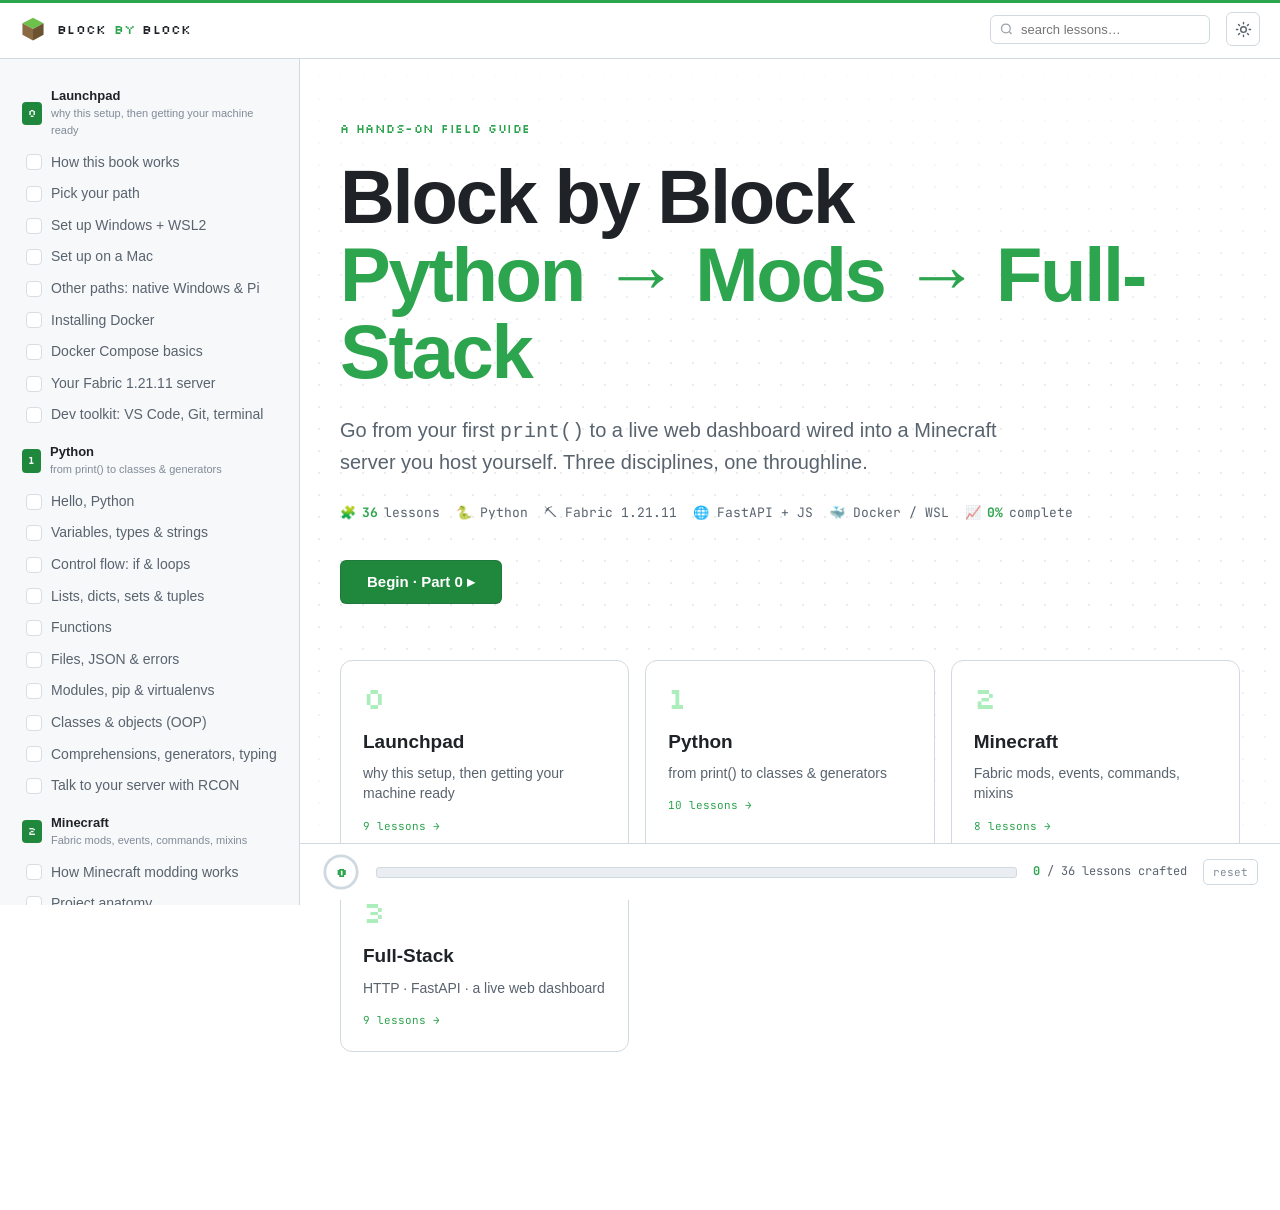
==== commit f620c45a: "Fix mark-complete scroll bug; rewrite Part 0 onboarding; scrub em dashes - Mark complete updates the" ====
--- a/index.html
+++ b/index.html
@@ -3,14 +3,14 @@
 <head>
 <meta charset="UTF-8">
 <meta name="viewport" content="width=device-width, initial-scale=1.0">
-<title>Block by Block — Python · Minecraft · Full-Stack</title>
+<title>Block by Block: Python · Minecraft · Full-Stack</title>
 <link rel="preconnect" href="https://fonts.googleapis.com">
 <link rel="preconnect" href="https://fonts.gstatic.com" crossorigin>
 <link href="https://fonts.googleapis.com/css2?family=Silkscreen:wght@400;700&family=JetBrains+Mono:wght@400;500;700&display=swap" rel="stylesheet">
 <script>(function(){var t=localStorage.getItem("bxb-theme");if(!t)t=matchMedia("(prefers-color-scheme: dark)").matches?"dark":"light";document.documentElement.setAttribute("data-theme",t);})();</script>
 <style>
 /* ===========================================================
-   Block by Block — GitHub Primer docs × Minecraft
+   Block by Block, GitHub Primer docs × Minecraft
    Light + dark themes (toggle), system type, pixel accents.
    =========================================================== */
 :root{
@@ -48,7 +48,7 @@
   font-family:var(--sans); font-size:16px; line-height:1.6;
   -webkit-font-smoothing:antialiased;
 }
-/* faint blocky backdrop — barely-there in light, subtle in dark */
+/* faint blocky backdrop, barely-there in light, subtle in dark */
 .iso{position:fixed;inset:0;z-index:-1;pointer-events:none;opacity:.5;
   background-image:radial-gradient(currentColor 1px, transparent 1px);
   background-size:22px 22px; color:var(--line);
@@ -154,7 +154,7 @@
 pre code .o{color:var(--synO)}
 pre code .nd{color:var(--synA)}
 
-/* callouts — GitHub alert style + Minecraft "Quest" */
+/* callouts, GitHub alert style + Minecraft "Quest" */
 .box{margin:18px 0;border-radius:var(--r);padding:13px 16px 13px 16px;border:1px solid var(--line);
   border-left:4px solid var(--muted);background:var(--bg);font-size:15px;line-height:1.55}
 .box .h{font-weight:600;font-size:13px;display:flex;align-items:center;gap:7px;margin-bottom:4px}
@@ -272,46 +272,113 @@
 <!-- ============================ LESSON CONTENT ============================ -->
 
 <template data-id="p0-1"><div class="content">
-<p>Welcome. This book turns you — step by step, block by block — into someone who can write <strong>Python</strong>, build <strong>Minecraft mods</strong>, and ship <strong>full-stack web apps</strong>, all on a Minecraft server you host yourself. There's no prior experience assumed beyond "I can use a computer."</p>
-<h2>The throughline</h2>
-<p>Most courses teach topics in isolation. This one has a spine: <strong>your own Minecraft 1.21.11 Fabric server</strong>. Python scripts will talk to it. Mods will run inside it. A web dashboard will monitor it. Every abstract concept gets anchored to something you can see happen in a world you control.</p>
-<h2>How to use it</h2>
+<p>Hey, I'm glad you're here. I made this book because I learned a ton by treating my own Minecraft server as a playground for code, and I wanted to package that path for anyone who wants to follow it. You don't need any programming experience. If you can install an app and type into a terminal, you can do this.</p>
+<h2>What you'll actually build</h2>
+<p>Everything in here is anchored to one thing: a Minecraft server you run yourself. Python scripts will talk to it, mods will run inside it, and by the end you'll have a web dashboard that watches it live. I find abstract lessons hard to care about, so I tied every concept to something you can see happen in a world you control.</p>
+<p>Along the way, without making a big deal of it, you'll pick up a real high level feel for how networking works, how game servers work, and what self hosting actually means. We won't go deep into any of those, but you'll come out understanding the shape of them, which is honestly more than most people ever get.</p>
+<div class="box note"><span class="h">Pick your platform first</span><p>Setup depends on your computer. Most readers are on Windows, so that's the default path I'll guide you through. Jump to the one that fits you:</p>
+<p><strong>→ <a onclick="go('p0-3')" style="cursor:pointer">Windows + WSL2</a></strong> (my recommended default)<br>
+<strong>→ <a onclick="go('p0-4')" style="cursor:pointer">macOS</a></strong> (a little different, and a little simpler)<br>
+<strong>→ <a onclick="go('p0-5')" style="cursor:pointer">Other paths</a></strong> (native Windows, or a Raspberry Pi)</p>
+<p>Not sure why I'm pushing WSL? The next lesson explains it.</p></div>
+<h2>The four parts</h2>
+<p><strong>0, Launchpad:</strong> get your machine ready and run the server.<br>
+<strong>1, Python:</strong> from your first <code>print()</code> to classes, generators, and typing.<br>
+<strong>2, Minecraft:</strong> Fabric mods, events, commands, mixins.<br>
+<strong>3, Full-Stack:</strong> HTTP, a FastAPI backend, and a live web dashboard wired to your server.</p>
+<h2>How I'd use it</h2>
 <ul>
-<li><strong>Go in order</strong> the first time through — later parts lean on earlier ones.</li>
-<li>Every lesson ends with a <span style="color:var(--ember)">⛏ Try it</span> task. Do it. Reading code is not the same as writing it.</li>
-<li>Hit <strong>Mark complete</strong> to fill your XP bar. Use <kbd>←</kbd> / <kbd>→</kbd> to move between lessons and <kbd>c</kbd> to toggle complete.</li>
-<li>Your progress is saved in this browser (localStorage) — no account, no cloud.</li>
+<li>Go in order your first time through. Later parts lean on earlier ones.</li>
+<li>Every lesson ends with a <span style="color:var(--purple)">⛏ Quest</span>. Do it. Reading code is not the same as writing it.</li>
+<li>Tap <strong>Mark complete</strong> to fill your XP bar. On a keyboard you can use the arrow keys to move and <kbd>c</kbd> to mark a lesson done.</li>
+<li>Your progress saves in your browser, so there's no account and nothing in the cloud.</li>
 </ul>
-<div class="box note"><span class="h">The four parts</span>
-<p><strong>0 · Launchpad</strong> — WSL, Docker, Compose, your server, your tools.<br>
-<strong>1 · Python</strong> — from <code>print()</code> to classes, generators, and typing.<br>
-<strong>2 · Minecraft</strong> — Fabric mods, events, commands, mixins.<br>
-<strong>3 · Full-Stack</strong> — HTTP, JS, a FastAPI backend, a live web dashboard wired to your server.</p></div>
-<div class="box try"><span class="h">Try it</span><p>Click <strong>Mark complete</strong> below, then press <kbd>→</kbd>. You just leveled up. Now let's set up your machine.</p></div>
+<div class="box try"><span class="h"></span><p>Tap <strong>Mark complete</strong> below, then head to "Pick your path" to sort out your setup.</p></div>
 </div></template>
 
 <template data-id="p0-2"><div class="content">
-<p>You're on Windows, but real backend and Minecraft development lives in <strong>Linux</strong>. <strong>WSL2</strong> (Windows Subsystem for Linux) gives you a genuine Linux kernel running alongside Windows — no dual boot, no virtual machine to babysit. This is where your code, Docker, and server will live.</p>
-<h2>Install WSL2</h2>
-<p>Open <strong>PowerShell as Administrator</strong> and run:</p>
+<p>Before we install anything, let's figure out where your server and your code are going to live. There are a few valid options. I'll lay them all out, but I'm going to steer you toward one default, because choosing for yourself is hard when you're just starting.</p>
+<h2>My default: Windows with WSL2</h2>
+<p>Most people reading this are on a Windows PC, and if that's you, I recommend installing <strong>WSL2</strong> (Windows Subsystem for Linux). It gives you a real Linux system running inside Windows, with no separate machine and no dual boot.</p>
+<h3>Why I push Linux for this</h3>
+<p>Here's the honest version. Almost all of the backend and server world runs on Linux. The tools you'll use (Docker, Python, and the Minecraft server image) are happiest there. WSL2 also tends to be a lot faster than plain Windows for the kind of work developers do, especially anything that touches a lot of files, like installing packages or building a project. If you've ever heard someone say their project crawled on Windows but flew on WSL, that's the file system difference at work.</p>
+<div class="box note"><span class="h">Does WSL make Minecraft itself faster?</span><p>Honestly, not really, and I want to be straight with you. A Minecraft server runs on Java, which performs about the same on Windows and on WSL2 (WSL2 is a lightweight real Linux VM, so the raw speed is close). The reason I still use WSL here isn't some giant Minecraft speed boost. It's that the whole toolchain is cleaner, the Docker setup just works, and you get to learn Linux while you're at it.</p></div>
+<h3>The sneaky benefit: you learn Linux</h3>
+<p>Even when you're not writing code, the operating system is a big part of any real dev setup. Learning the Linux basics (moving around folders, running commands, permissions) is valuable all on its own. You'll use it for the rest of your coding life, so picking it up now while you're having fun with Minecraft is a great deal. It's not the only option, it's just my opinion that it's the one worth learning.</p>
+<h2>All the paths, quickly</h2>
+<p>Pick the line that matches you and follow that lesson. You don't need to read the others.</p>
+<ul>
+<li><strong>On Windows?</strong> Use <a onclick="go('p0-3')" style="cursor:pointer">Windows + WSL2</a>. This is the main path the rest of the book assumes.</li>
+<li><strong>On a Mac?</strong> Go to <a onclick="go('p0-4')" style="cursor:pointer">Set up on a Mac</a>. macOS is already Unix underneath, so you skip WSL entirely.</li>
+<li><strong>On Windows but your hardware can't run WSL2?</strong> It's rare, but it happens. See <a onclick="go('p0-5')" style="cursor:pointer">Other paths</a> for a native Windows setup and the trade-offs.</li>
+<li><strong>Got a Raspberry Pi or a little home server?</strong> You can host on those too. I cover the idea, and the catch, in <a onclick="go('p0-5')" style="cursor:pointer">Other paths</a>.</li>
+</ul>
+<div class="box tip"><span class="h">You can change your mind</span><p>None of this locks you in. The Python, the mods, and the web app are the same no matter where the server runs. The only thing that changes is these first few setup steps.</p></div>
+<div class="box try"><span class="h"></span><p>Decide your path and open its setup lesson. If you're on Windows and unsure, just go with WSL2. That's what I'd do.</p></div>
+</div></template>
+
+<template data-id="p0-4"><div class="content">
+<p>Good news if you're on a Mac: you've got an easier road than the Windows folks. macOS is built on Unix, which is close enough to Linux that you don't need WSL at all. The built in <strong>Terminal</strong> app is already a real shell.</p>
+<h2>1. Open Terminal</h2>
+<p>Press <kbd>Cmd</kbd>+<kbd>Space</kbd>, type <strong>Terminal</strong>, and hit enter. This is where you'll run commands. Try one:</p>
+<pre><code class="language-bash">uname -a</code></pre>
+<h2>2. Install Docker Desktop</h2>
+<p>Download <strong>Docker Desktop for Mac</strong> from docker.com, and grab the build for your chip:</p>
+<ul>
+<li><strong>Apple Silicon</strong> (M1, M2, M3, and newer): the "Apple chip" download.</li>
+<li><strong>Intel</strong> (older Macs): the "Intel chip" download.</li>
+<li>Not sure? Click the Apple menu, choose "About This Mac", and read the chip line.</li>
+</ul>
+<p>Install it like any Mac app (drag it to Applications), then launch Docker Desktop and leave it running. Confirm it works in Terminal:</p>
+<pre><code class="language-bash">docker --version
+docker compose version
+docker run --rm hello-world</code></pre>
+<p>If you get a friendly hello message, you're set.</p>
+<div class="box tip"><span class="h">Optional: Homebrew</span><p>Homebrew is a package manager for Mac that makes installing dev tools easy. It's not required for this book, but it's handy. If you want it, the one line installer is at brew.sh, and later you could install things like git with <code>brew install git</code> (newer Macs often already have git).</p></div>
+<div class="box note"><span class="h">From here, you're with everyone else</span><p>The rest of the book's commands run the same in your Terminal as they do in Linux. When a lesson mentions WSL or PowerShell, that's a Windows thing, so you can ignore it. Wherever you see a path like <code>~/Dev</code>, that works for you too.</p></div>
+<div class="box try"><span class="h"></span><p>Run <code>docker run --rm hello-world</code>, make your project folder with <code>mkdir -p ~/Dev &amp;&amp; cd ~/Dev</code>, then continue to <a onclick="go('p0-6')" style="cursor:pointer">Installing Docker</a> for the core concepts. You've already installed it, so just skip the Windows-only steps there.</p></div>
+</div></template>
+
+<template data-id="p0-5"><div class="content">
+<p>WSL2 on Windows, or Terminal on a Mac, will cover almost everyone. But a few of you have a different setup, so here are the alternatives with my honest take on each. If one of these is you, skim it and then meet everyone back at the Docker lesson.</p>
+<h2>Windows without WSL2</h2>
+<p>A small number of machines can't run WSL2, usually because virtualization is turned off in the BIOS or the hardware is fairly old. First, it's worth trying to turn on virtualization in your BIOS settings, since that often fixes it. If you truly can't, you still have an option: install <strong>Docker Desktop for Windows</strong> and let it use its <strong>Hyper-V</strong> backend instead of WSL2.</p>
+<p>The trade-off, and I want to be honest about it, is that this is the less optimized path in my opinion. You give up the nice Linux environment and some speed, and a few commands in this book that assume Linux will need small tweaks. It works, it's just not as smooth. If this is you, install Docker Desktop, then continue to the Docker lesson and use Windows PowerShell wherever I show a Linux shell.</p>
+<h2>Raspberry Pi or a small home server</h2>
+<p>This one is fun. A Raspberry Pi (a tiny, cheap computer) can run Docker and a Minecraft server. It's a great way to learn self hosting on hardware you can hold in your hand.</p>
+<p>The catch is performance. A Pi will happily run the tools and a small server, but Minecraft is heavy, so don't expect a big, busy world to feel smooth. For one or two people poking around and learning, it's totally fine. You'd want a Raspberry Pi 4 or 5 with as much memory as you can get.</p>
+<div class="box note"><span class="h">It's the same book either way</span><p>On a Pi you're already on Linux, so you'd install Docker for your Pi's operating system and then follow along normally. Everything in Parts 1 to 3 is identical. Only the speed of your server changes.</p></div>
+<div class="box warn"><span class="h">My advice</span><p>If you have a normal Windows PC or a Mac, use that as your default and treat a Pi as a fun second project later. Start where it's easiest, then branch out once you know the ropes.</p></div>
+<div class="box try"><span class="h"></span><p>If one of these paths is yours, get Docker installed for your setup, then jump to <a onclick="go('p0-6')" style="cursor:pointer">Installing Docker</a> for the shared concepts and keep going from there.</p></div>
+</div></template>
+
+<template data-id="p0-3"><div class="content">
+<p>This is the main path, and the one the rest of the book assumes. We're going to install WSL2, a full Linux system that lives inside your Windows machine. It takes about ten minutes, and most of that is just waiting.</p>
+<h2>1. Install WSL2</h2>
+<p>Open the Start menu, type <strong>PowerShell</strong>, right click it, and choose <strong>Run as administrator</strong>. In that window, run:</p>
 <pre><code class="language-powershell">wsl --install</code></pre>
-<p>That single command enables the features, installs Ubuntu, and sets WSL2 as default. Reboot when asked. On first launch Ubuntu asks you to create a Linux username and password — these are <em>separate</em> from your Windows login. Remember the password; you'll type it for <code>sudo</code>.</p>
-<h2>Sanity checks</h2>
-<pre><code class="language-bash"><span class="c"># from PowerShell — confirm version 2</span>
+<p>That one command turns on the Windows features you need, installs Ubuntu (a friendly, popular flavor of Linux), and sets WSL2 as the default. When it tells you to reboot, do it.</p>
+<div class="box warn"><span class="h">If that command isn't found</span><p>On older Windows builds <code>wsl --install</code> might not exist. The fix is to update Windows first (Settings, then Windows Update), then try again. You want Windows 10 version 2004 or newer, or any Windows 11.</p></div>
+<h2>2. First launch</h2>
+<p>After the reboot, Ubuntu finishes setting itself up and asks you to create a <strong>username</strong> and <strong>password</strong>. These are just for Linux and are separate from your Windows login. Pick something you'll remember, because you'll type that password whenever you run a command as admin (you'll see <code>sudo</code> for that).</p>
+<h2>3. Confirm it worked</h2>
+<p>You can open Ubuntu any time from the Start menu. Run a few checks:</p>
+<pre><code class="language-bash"><span class="c"># from PowerShell, confirm you're on version 2</span>
 wsl -l -v
-<span class="c"># jump into Linux</span>
-wsl
-<span class="c"># inside Ubuntu now:</span>
-uname -a
-whoami</code></pre>
-<div class="box tip"><span class="h">Where am I?</span><p>Your Linux home is <code>/home/&lt;you&gt;</code>. Your Windows C: drive is mounted at <code>/mnt/c</code>. <strong>Keep project files inside the Linux filesystem</strong> (e.g. <code>~/Dev</code>) — it's dramatically faster than working under <code>/mnt/c</code>, and Docker likes it better.</p></div>
-<h2>Update the system</h2>
-<pre><code class="language-bash">sudo apt update && sudo apt upgrade -y</code></pre>
-<div class="box try"><span class="h">Try it</span><p>Get into Ubuntu, run the update command, then <code>mkdir -p ~/Dev && cd ~/Dev</code>. This is your workshop for the rest of the book.</p></div>
-</div></template>
-
-<template data-id="p0-3"><div class="content">
-<p><strong>Docker</strong> packages software and everything it needs into a <em>container</em> — a sealed box that runs the same on your machine, your friend's, or a cloud server. Your Minecraft server runs in a container, which is why you never had to manually install Java or the Fabric launcher.</p>
+<span class="c"># inside Ubuntu, see who and where you are</span>
+whoami
+uname -a</code></pre>
+<h2>4. Update your system</h2>
+<p>Linux installs software through a package manager. Freshen everything once:</p>
+<pre><code class="language-bash">sudo apt update &amp;&amp; sudo apt upgrade -y</code></pre>
+<div class="box tip"><span class="h">The one habit that really matters: where files live</span><p>Your Linux home is <code>/home/&lt;you&gt;</code>. Your Windows C: drive shows up at <code>/mnt/c</code>. Keep your projects on the Linux side (I use <code>~/Dev</code>). Working out of <code>/mnt/c</code> is much slower and Docker likes it less. This single habit saves a lot of frustration later.</p></div>
+<div class="box try"><span class="h"></span><p>Open Ubuntu, run the update command, then make your workshop folder with <code>mkdir -p ~/Dev &amp;&amp; cd ~/Dev</code>. That's where everything in this book will live. Then skip ahead to <a onclick="go('p0-6')" style="cursor:pointer">Installing Docker</a>. You can ignore the Mac and other-paths lessons.</p></div>
+</div></template>
+
+<template data-id="p0-6"><div class="content">
+<div class="box note"><span class="h">Already installed Docker?</span><p>If you set up on a Mac or another path, you already have Docker running. Skim this for the concepts (the difference between an image and a container) and skip the Windows-only install steps.</p></div>
+
+<p><strong>Docker</strong> packages software and everything it needs into a <em>container</em>, a sealed box that runs the same on your machine, your friend's, or a cloud server. Your Minecraft server runs in a container, which is why you never had to manually install Java or the Fabric launcher.</p>
 <h2>Install Docker Desktop</h2>
 <ol>
 <li>Download <strong>Docker Desktop for Windows</strong> from docker.com.</li>
@@ -328,7 +395,7 @@
 <div class="box try"><span class="h">Try it</span><p>Run <code>docker run --rm hello-world</code>, then <code>docker ps -a</code> to see the stopped container, then <code>docker image ls</code> to see the downloaded image.</p></div>
 </div></template>
 
-<template data-id="p0-4"><div class="content">
+<template data-id="p0-7"><div class="content">
 <p>Typing long <code>docker run</code> commands by hand is error-prone. <strong>Docker Compose</strong> lets you describe your services in a single <code>compose.yml</code> file and bring the whole stack up with one command. This is exactly how your Minecraft server is defined.</p>
 <h2>Anatomy of a compose file</h2>
 <pre><code class="language-yaml"><span class="k">services</span>:
@@ -346,11 +413,11 @@
 docker compose ps           <span class="c"># what's running?</span>
 docker compose logs -f      <span class="c"># follow the logs live (Ctrl+C to stop)</span>
 docker compose down         <span class="c"># stop and remove the containers</span></code></pre>
-<div class="box tip"><span class="h">Volumes are your save game</span><p>Containers are disposable; <strong>volumes</strong> are not. The <code>./minecraft-data:/data</code> line is why your world survives a <code>down</code>/<code>up</code> cycle. Delete the container — fine. Delete the volume folder — you lose the world.</p></div>
+<div class="box tip"><span class="h">Volumes are your save game</span><p>Containers are disposable; <strong>volumes</strong> are not. The <code>./minecraft-data:/data</code> line is why your world survives a <code>down</code>/<code>up</code> cycle. Delete the container, fine. Delete the volume folder, you lose the world.</p></div>
 <div class="box try"><span class="h">Try it</span><p>In <code>~/Games/Minecraft/fabric-minecraft-server</code>, run <code>docker compose ps</code> and <code>docker compose logs --tail 20</code>. Read what your server is telling you.</p></div>
 </div></template>
 
-<template data-id="p0-5"><div class="content">
+<template data-id="p0-8"><div class="content">
 <p>Here's the actual stack you're running. Let's read it line by line so it's not magic.</p>
 <pre><code class="language-yaml"><span class="k">services</span>:
   <span class="f">minecraft-fabric</span>:
@@ -371,7 +438,7 @@
     <span class="k">restart</span>: <span class="s">unless-stopped</span></code></pre>
 <h2>The mental model</h2>
 <ul>
-<li><strong>Mods</strong> go in <code>minecraft-data/mods/</code> — that maps to <code>/data/mods</code> inside the container.</li>
+<li><strong>Mods</strong> go in <code>minecraft-data/mods/</code>, that maps to <code>/data/mods</code> inside the container.</li>
 <li><strong>RCON</strong> (port 25575) is a remote console: send console commands over the network. Your Python scripts and web dashboard will drive the server through it.</li>
 <li><strong>VERSION pinned to 1.21.11</strong> matters: a Fabric mod must be built against the exact MC version the server runs.</li>
 </ul>
@@ -382,14 +449,14 @@
 <div class="box try"><span class="h">Try it</span><p>Run <code>docker exec minecraft-fabric rcon-cli "say Hello from the console"</code>. If a player is online they'll see it. You just controlled the game without touching the game.</p></div>
 </div></template>
 
-<template data-id="p0-6"><div class="content">
+<template data-id="p0-9"><div class="content">
 <p>A few tools will make everything smoother. Install them once.</p>
 <h2>VS Code + the WSL extension</h2>
 <p>Install <strong>VS Code</strong> on Windows, then the <strong>WSL</strong> extension. Now from Ubuntu you can run:</p>
 <pre><code class="language-bash">cd ~/Dev/block-by-block
 code .</code></pre>
-<p>VS Code opens <em>connected to Linux</em> — editing Linux files with a Windows UI. Best of both worlds. Also grab the <strong>Python</strong> and <strong>Docker</strong> extensions.</p>
-<h2>Git — your time machine</h2>
+<p>VS Code opens <em>connected to Linux</em>, editing Linux files with a Windows UI. Best of both worlds. Also grab the <strong>Python</strong> and <strong>Docker</strong> extensions.</p>
+<h2>Git: your time machine</h2>
 <pre><code class="language-bash">sudo apt install -y git
 git config --global user.name  "Your Name"
 git config --global user.email "you@example.com"</code></pre>
@@ -404,7 +471,7 @@
 
 <!-- ===== PART 1: PYTHON ===== -->
 <template data-id="p1-1"><div class="content">
-<p>Python is the friendliest serious language there is — readable, batteries-included, and everywhere (web backends, scripting, data, automation). It's already on your Ubuntu.</p>
+<p>Python is the friendliest serious language there is, readable, batteries-included, and everywhere (web backends, scripting, data, automation). It's already on your Ubuntu.</p>
 <pre><code class="language-bash">python3 --version</code></pre>
 <h2>The REPL: a conversation with Python</h2>
 <p>Type <code>python3</code> and you get an interactive prompt. Try:</p>
@@ -422,7 +489,7 @@
 
 <span class="k">print</span>(<span class="f">greet</span>(<span class="s">"Steve"</span>))</code></pre>
 <pre><code class="language-bash">python3 hello.py</code></pre>
-<div class="box tip"><span class="h">Bonus: you already have a web server</span><p>Run <code>python3 -m http.server 8000</code> in any folder, then open <code>http://localhost:8000</code>. Python just served files over HTTP — a preview of Part 3. (This is also how you can host <em>this book</em>.)</p></div>
+<div class="box tip"><span class="h">Bonus: you already have a web server</span><p>Run <code>python3 -m http.server 8000</code> in any folder, then open <code>http://localhost:8000</code>. Python just served files over HTTP, a preview of Part 3. (This is also how you can host <em>this book</em>.)</p></div>
 <div class="box try"><span class="h">Try it</span><p>Change <code>greet</code> to also print the length of the name. Run it with three different names.</p></div>
 </div></template>
 
@@ -452,13 +519,13 @@
 </div></template>
 
 <template data-id="p1-3"><div class="content">
-<p>Programs make decisions and repeat work. Python uses <strong>indentation</strong> (4 spaces) to define blocks — no curly braces.</p>
+<p>Programs make decisions and repeat work. Python uses <strong>indentation</strong> (4 spaces) to define blocks, no curly braces.</p>
 <h2>if / elif / else</h2>
 <pre><code class="language-python">hp = <span class="n">6</span>
 <span class="k">if</span> hp &lt;= <span class="n">0</span>:
     <span class="k">print</span>(<span class="s">"You died."</span>)
 <span class="k">elif</span> hp &lt; <span class="n">8</span>:
-    <span class="k">print</span>(<span class="s">"Low health — eat something!"</span>)
+    <span class="k">print</span>(<span class="s">"Low health, eat something!"</span>)
 <span class="k">else</span>:
     <span class="k">print</span>(<span class="s">"You're fine."</span>)</code></pre>
 <h2>Loops</h2>
@@ -482,13 +549,13 @@
 
 <template data-id="p1-4"><div class="content">
 <p>Four containers carry almost all your data. Know when to reach for each.</p>
-<h2>Lists — ordered, changeable</h2>
+<h2>Lists: ordered, changeable</h2>
 <pre><code class="language-python">inv = [<span class="s">"sword"</span>, <span class="s">"pickaxe"</span>, <span class="s">"bread"</span>]
 inv.<span class="f">append</span>(<span class="s">"torch"</span>)        <span class="c"># add</span>
 inv[<span class="n">0</span>] = <span class="s">"netherite sword"</span>  <span class="c"># replace by index</span>
 <span class="k">print</span>(inv[<span class="o">-</span><span class="n">1</span>])               <span class="c"># last item: "torch"</span>
 <span class="k">print</span>(inv[<span class="n">1</span>:<span class="n">3</span>])              <span class="c"># slice: items 1,2</span></code></pre>
-<h2>Dicts — key → value lookups</h2>
+<h2>Dicts: key → value lookups</h2>
 <pre><code class="language-python">player = {<span class="s">"name"</span>: <span class="s">"Alex"</span>, <span class="s">"hp"</span>: <span class="n">20</span>, <span class="s">"xp"</span>: <span class="n">17</span>}
 <span class="k">print</span>(player[<span class="s">"hp"</span>])          <span class="c"># 20</span>
 player[<span class="s">"hp"</span>] = <span class="n">15</span>            <span class="c"># update</span>
@@ -498,7 +565,7 @@
 <h2>Tuples &amp; sets</h2>
 <pre><code class="language-python">spawn = (<span class="n">0</span>, <span class="n">64</span>, <span class="n">0</span>)         <span class="c"># tuple: fixed, ordered (great for coords)</span>
 online = {<span class="s">"alex"</span>, <span class="s">"steve"</span>}   <span class="c"># set: unique, unordered</span>
-online.<span class="f">add</span>(<span class="s">"alex"</span>)          <span class="c"># still just two — no duplicates</span></code></pre>
+online.<span class="f">add</span>(<span class="s">"alex"</span>)          <span class="c"># still just two, no duplicates</span></code></pre>
 <div class="box try"><span class="h">Try it</span><p>Build a dict mapping mob names to their health. Loop over it and print only mobs with more than 20 HP. Then add the mob names to a set and print how many unique mobs you have.</p></div>
 </div></template>
 
@@ -512,7 +579,7 @@
 
 <span class="k">print</span>(<span class="f">ticks_for_time</span>(<span class="n">12</span>))       <span class="c"># 6000  (noon)</span>
 <span class="k">print</span>(<span class="f">ticks_for_time</span>(<span class="n">18</span>, <span class="n">30</span>))   <span class="c"># sunset-ish</span></code></pre>
-<p>This is the <em>exact</em> math your time-sync mod uses — Python is a perfect place to prototype mod logic before writing Java.</p>
+<p>This is the <em>exact</em> math your time-sync mod uses, Python is a perfect place to prototype mod logic before writing Java.</p>
 <div class="box note"><span class="h">Default &amp; keyword arguments</span><p><code>minute=0</code> is a default. Call <code>ticks_for_time(hour=9, minute=15)</code> with keywords for readability. Functions that do one thing and return a value are easy to test and reuse.</p></div>
 <div class="box try"><span class="h">Try it</span><p>Write <code>damage(hp, amount)</code> that returns the new HP but never below 0 (use <code>max()</code>). Then write <code>heal(hp, amount)</code> capped at 20 (use <code>min()</code>). Chain them.</p></div>
 </div></template>
@@ -529,7 +596,7 @@
     <span class="k">for</span> line <span class="k">in</span> f:
         <span class="k">print</span>(line.<span class="f">strip</span>())</code></pre>
 <p>The <code>with</code> block auto-closes the file even if an error happens.</p>
-<h2>JSON — the language of APIs</h2>
+<h2>JSON: the language of APIs</h2>
 <pre><code class="language-python"><span class="k">import</span> json
 
 config = {<span class="s">"timezone"</span>: <span class="s">"America/Los_Angeles"</span>, <span class="s">"interval"</span>: <span class="n">20</span>}
@@ -591,7 +658,7 @@
 <pre><code class="language-python"><span class="k">class</span> <span class="f">Admin</span>(<span class="f">Player</span>):           <span class="c"># Admin IS-A Player</span>
     <span class="k">def</span> <span class="f">take_damage</span>(self, amount):
         <span class="k">return</span> self.hp        <span class="c"># admins are invincible</span></code></pre>
-<div class="box note"><span class="h">self</span><p><code>self</code> is the object the method is called on. You never pass it explicitly — Python does. <code>__init__</code> is the constructor, run when you create the object.</p></div>
+<div class="box note"><span class="h">self</span><p><code>self</code> is the object the method is called on. You never pass it explicitly, Python does. <code>__init__</code> is the constructor, run when you create the object.</p></div>
 <div class="box try"><span class="h">Try it</span><p>Add an <code>Inventory</code> class with <code>add(item)</code>, <code>remove(item)</code>, and a <code>__len__</code> method so <code>len(inv)</code> works. Give your <code>Player</code> an inventory attribute.</p></div>
 </div></template>
 
@@ -602,24 +669,24 @@
 squares = [n*n <span class="k">for</span> n <span class="k">in</span> nums]               <span class="c"># [1,4,9,16,25]</span>
 evens   = [n <span class="k">for</span> n <span class="k">in</span> nums <span class="k">if</span> n % <span class="n">2</span> == <span class="n">0</span>]   <span class="c"># [2,4]</span>
 lookup  = {p: <span class="f">len</span>(p) <span class="k">for</span> p <span class="k">in</span> [<span class="s">"alex"</span>,<span class="s">"steve"</span>]}  <span class="c"># dict comp</span></code></pre>
-<h2>Generators — lazy sequences</h2>
+<h2>Generators: lazy sequences</h2>
 <pre><code class="language-python"><span class="k">def</span> <span class="f">countdown</span>(n):
     <span class="k">while</span> n &gt; <span class="n">0</span>:
         <span class="k">yield</span> n          <span class="c"># produces values one at a time</span>
         n <span class="o">-</span>= <span class="n">1</span>
 
 <span class="k">for</span> x <span class="k">in</span> <span class="f">countdown</span>(<span class="n">3</span>):
-    <span class="k">print</span>(x)            <span class="c"># 3, 2, 1 — without building a list</span></code></pre>
+    <span class="k">print</span>(x)            <span class="c"># 3, 2, 1, without building a list</span></code></pre>
 <h2>Type hints</h2>
 <pre><code class="language-python"><span class="k">def</span> <span class="f">heal</span>(hp: <span class="f">int</span>, amount: <span class="f">int</span>) -&gt; <span class="f">int</span>:
     <span class="k">return</span> <span class="f">min</span>(<span class="n">20</span>, hp + amount)</code></pre>
 <p>Hints don't change runtime behavior, but editors and tools (like <code>mypy</code>) use them to catch bugs. FastAPI in Part 3 uses them to validate API requests automatically.</p>
-<div class="box note"><span class="h">Decorators</span><p>A <code>@decorator</code> wraps a function to add behavior. You'll meet them in FastAPI (<code>@app.get("/")</code>) — just know that <code>@thing</code> above a function transforms it.</p></div>
+<div class="box note"><span class="h">Decorators</span><p>A <code>@decorator</code> wraps a function to add behavior. You'll meet them in FastAPI (<code>@app.get("/")</code>), just know that <code>@thing</code> above a function transforms it.</p></div>
 <div class="box try"><span class="h">Try it</span><p>Rewrite a loop that filters online admins from a player list as a single list comprehension. Add type hints to one of your earlier functions.</p></div>
 </div></template>
 
 <template data-id="p1-10"><div class="content">
-<p>Time to connect Python to your world. The server has <strong>RCON</strong> enabled — a protocol for sending console commands over the network. We'll drive it from Python.</p>
+<p>Time to connect Python to your world. The server has <strong>RCON</strong> enabled, a protocol for sending console commands over the network. We'll drive it from Python.</p>
 <pre><code class="language-bash">source .venv/bin/activate
 pip install mcrcon</code></pre>
 <pre><code class="language-python"><span class="k">from</span> mcrcon <span class="k">import</span> MCRcon
@@ -645,15 +712,15 @@
 
 <!-- ===== PART 2: MINECRAFT ===== -->
 <template data-id="p2-1"><div class="content">
-<p>Minecraft Java Edition wasn't built to be modded — the community made it moddable. <strong>Fabric</strong> is a lightweight mod loader that injects your code into the game. Before writing a mod, internalize the single most important distinction.</p>
+<p>Minecraft Java Edition wasn't built to be modded, the community made it moddable. <strong>Fabric</strong> is a lightweight mod loader that injects your code into the game. Before writing a mod, internalize the single most important distinction.</p>
 <h2>Client vs. Server</h2>
 <ul>
-<li><strong>Server-side</strong> mods change <em>world state</em> the server owns — time, blocks, entities, game rules. Installed on the server; all players see the effect. (Your time-sync mod.)</li>
-<li><strong>Client-side</strong> mods change <em>your own game</em> — keybinds, rendering, input, UI. Installed in your client; the server doesn't know. (Your auto-run mod.)</li>
+<li><strong>Server-side</strong> mods change <em>world state</em> the server owns, time, blocks, entities, game rules. Installed on the server; all players see the effect. (Your time-sync mod.)</li>
+<li><strong>Client-side</strong> mods change <em>your own game</em>, keybinds, rendering, input, UI. Installed in your client; the server doesn't know. (Your auto-run mod.)</li>
 </ul>
 <p>Ask: <em>whose machine owns the thing I'm changing?</em> That answers where the mod runs.</p>
-<h2>Mappings — why versions matter</h2>
-<p>Minecraft ships <em>obfuscated</em> (class/method names scrambled). <strong>Mappings</strong> translate those into readable names. Because the scrambling differs per version, <strong>a mod must be built against the exact MC version it runs on</strong> — which is why your server is pinned to 1.21.11.</p>
+<h2>Mappings: why versions matter</h2>
+<p>Minecraft ships <em>obfuscated</em> (class/method names scrambled). <strong>Mappings</strong> translate those into readable names. Because the scrambling differs per version, <strong>a mod must be built against the exact MC version it runs on</strong>, which is why your server is pinned to 1.21.11.</p>
 <div class="box note"><span class="h">The toolchain</span><p><strong>Gradle</strong> builds the project. <strong>Loom</strong> is the Gradle plugin that fetches Minecraft + mappings. <strong>Fabric API</strong> provides the hooks (events, registries) your mod uses. <strong>Fabric Loader</strong> loads everything at runtime.</p></div>
 <div class="box try"><span class="h">Try it</span><p>Open your two mod projects in <code>~/Dev</code>. Find the <code>"environment"</code> field in each <code>fabric.mod.json</code>. One says <code>server</code>, one says <code>client</code>. Now you know why.</p></div>
 </div></template>
@@ -670,7 +737,7 @@
     └── resources/
         ├── fabric.mod.json            # the mod's manifest
         └── assets/.../lang/en_us.json # translatable text</code></pre>
-<h2>fabric.mod.json — the manifest</h2>
+<h2>fabric.mod.json: the manifest</h2>
 <pre><code class="language-json">{
   <span class="s">"schemaVersion"</span>: <span class="n">1</span>,
   <span class="s">"id"</span>: <span class="s">"my-mod"</span>,
@@ -691,7 +758,7 @@
 </div></template>
 
 <template data-id="p2-3"><div class="content">
-<p>Let's read a complete, minimal server mod — the core of your time-sync project, stripped to essentials.</p>
+<p>Let's read a complete, minimal server mod, the core of your time-sync project, stripped to essentials.</p>
 <pre><code class="language-java"><span class="k">package</span> dev.you.example;
 
 <span class="k">import</span> net.fabricmc.api.DedicatedServerModInitializer;
@@ -716,23 +783,23 @@
 }</code></pre>
 <h2>What to notice</h2>
 <ul>
-<li>The class <code>implements DedicatedServerModInitializer</code> — matching the <code>server</code> entrypoint.</li>
+<li>The class <code>implements DedicatedServerModInitializer</code>, matching the <code>server</code> entrypoint.</li>
 <li><code>onInitializeServer()</code> runs once at startup; it <em>registers</em> a callback.</li>
 <li>The lambda runs every tick. Counting to 20 throttles work to once a second.</li>
 </ul>
-<div class="box note"><span class="h">Java vs. Python</span><p>Java is <em>statically typed</em> and verbose (types everywhere, semicolons, braces). The upside: the compiler catches whole classes of bugs before the game ever runs. Your Python instincts transfer — it's the same logic, more ceremony.</p></div>
+<div class="box note"><span class="h">Java vs. Python</span><p>Java is <em>statically typed</em> and verbose (types everywhere, semicolons, braces). The upside: the compiler catches whole classes of bugs before the game ever runs. Your Python instincts transfer, it's the same logic, more ceremony.</p></div>
 <div class="box try"><span class="h">Try it</span><p>In your time-sync project, find the real <code>currentDayTimeTicks()</code> method and compare it to the Python <code>ticks_for_time()</code> you wrote in Part 1. Same math, two languages.</p></div>
 </div></template>
 
 <template data-id="p2-4"><div class="content">
-<p>Mods are <strong>event-driven</strong>: Fabric API fires events, you register callbacks. You don't call the game — the game calls you.</p>
+<p>Mods are <strong>event-driven</strong>: Fabric API fires events, you register callbacks. You don't call the game, the game calls you.</p>
 <h2>The tick loop</h2>
 <pre><code class="language-java">ServerTickEvents.END_SERVER_TICK.<span class="f">register</span>(server -&gt; {
     <span class="c">// every server tick (~20/sec)</span>
 });</code></pre>
 <h2>Lifecycle events</h2>
 <pre><code class="language-java">ServerLifecycleEvents.SERVER_STARTED.<span class="f">register</span>(server -&gt; {
-    <span class="c">// world is loaded — safe to touch levels &amp; game rules</span>
+    <span class="c">// world is loaded, safe to touch levels &amp; game rules</span>
 });</code></pre>
 <h2>Player &amp; world events</h2>
 <pre><code class="language-java"><span class="c">// react when a player joins</span>
@@ -755,7 +822,7 @@
         level.<span class="f">getGameRules</span>().<span class="f">set</span>(GameRules.ADVANCE_TIME, <span class="k">false</span>, server);
     }
 });</code></pre>
-<div class="box warn"><span class="h">This is why you decompile</span><p>Older tutorials show <code>GameRules.RULE_DAYLIGHT</code> — that name no longer exists in 1.21.11. When code won't compile, inspect the real mapped jar with <code>javap</code> (next lesson) instead of trusting a tutorial.</p></div>
+<div class="box warn"><span class="h">This is why you decompile</span><p>Older tutorials show <code>GameRules.RULE_DAYLIGHT</code>, that name no longer exists in 1.21.11. When code won't compile, inspect the real mapped jar with <code>javap</code> (next lesson) instead of trusting a tutorial.</p></div>
 <h2>Custom commands</h2>
 <pre><code class="language-java">CommandRegistrationCallback.EVENT.<span class="f">register</span>((dispatcher, reg, env) -&gt; {
     dispatcher.<span class="f">register</span>(
@@ -770,7 +837,7 @@
 </div></template>
 
 <template data-id="p2-6"><div class="content">
-<p>Client mods register <strong>keybindings</strong> and read input — things that only exist on your machine. This is your auto-run mod, explained.</p>
+<p>Client mods register <strong>keybindings</strong> and read input, things that only exist on your machine. This is your auto-run mod, explained.</p>
 <pre><code class="language-java"><span class="k">public class</span> <span class="f">AutoRun</span> <span class="k">implements</span> ClientModInitializer {
     <span class="k">private static</span> KeyMapping toggleKey;
     <span class="k">private boolean</span> autoRun = <span class="k">false</span>;
@@ -792,14 +859,14 @@
 <ol>
 <li><strong>Register</strong> a keybinding → appears in Options → Controls, rebindable.</li>
 <li><strong>Each tick</strong>, drain presses with <code>consumeClick()</code> and flip a boolean.</li>
-<li>While on, force the <strong>forward key</strong> down — the game thinks you're holding W.</li>
+<li>While on, force the <strong>forward key</strong> down, the game thinks you're holding W.</li>
 </ol>
 <div class="box note"><span class="h">Same skeleton, different entrypoint</span><p><code>ClientModInitializer</code> + <code>"environment": "client"</code>. Everything you learned about server mods applies; only the APIs (keybinds, options) are client-only.</p></div>
 <div class="box try"><span class="h">Try it</span><p>Extend the idea: also hold <code>client.options.keySprint</code> so it's auto-<em>sprint</em>. One line. Rebuild and drop it in your client's mods folder.</p></div>
 </div></template>
 
 <template data-id="p2-7"><div class="content">
-<p><strong>Mixins</strong> are the advanced superpower of Fabric: they let you weave code <em>into Minecraft's own classes</em> at load time — changing vanilla behavior that no event exposes. Power comes with sharp edges.</p>
+<p><strong>Mixins</strong> are the advanced superpower of Fabric: they let you weave code <em>into Minecraft's own classes</em> at load time, changing vanilla behavior that no event exposes. Power comes with sharp edges.</p>
 <pre><code class="language-java"><span class="nd">@Mixin</span>(Zombie.class)
 <span class="k">public class</span> <span class="f">ZombieMixin</span> {
     <span class="c">// run our code at the start of the zombie's tick</span>
@@ -810,7 +877,7 @@
 }</code></pre>
 <p>You list mixins in a <code>mymod.mixins.json</code> file and reference it from <code>fabric.mod.json</code>. Common injection points: <code>@At("HEAD")</code> (before the method), <code>@At("RETURN")</code> (after), and <code>@Inject(... cancellable = true)</code> to <em>cancel</em> vanilla behavior.</p>
 <div class="box warn"><span class="h">Use sparingly</span><p>Mixins touch internal code that can change between versions and can conflict with other mods. <strong>Always prefer a Fabric API event if one exists.</strong> Reach for a mixin only when there's no other hook.</p></div>
-<div class="box note"><span class="h">When you'd need one</span><p>Changing mob AI, altering damage calculations, injecting into the render pipeline, tweaking world generation — places vanilla offers no event.</p></div>
+<div class="box note"><span class="h">When you'd need one</span><p>Changing mob AI, altering damage calculations, injecting into the render pipeline, tweaking world generation, places vanilla offers no event.</p></div>
 <div class="box try"><span class="h">Try it</span><p>You don't have to write one yet. Instead, browse a popular open-source Fabric mod on GitHub and find its <code>mixins</code> folder. Read one mixin and identify the target class, method, and injection point.</p></div>
 </div></template>
 
@@ -825,7 +892,7 @@
   javap net/minecraft/server/level/ServerLevel.class | grep -i setDayTime'</code></pre>
 <p>Output:</p>
 <pre><code class="language-text">public void setDayTime(long);</code></pre>
-<p>Now you <em>know</em> the exact method signature — no guessing, no failed builds.</p>
+<p>Now you <em>know</em> the exact method signature, no guessing, no failed builds.</p>
 <div class="box tip"><span class="h">Verify before you write</span><p>When porting to a new Minecraft version, <code>javap</code> the classes you touch first. Five minutes of inspection saves an hour of cryptic compile errors. This is a pro workflow most tutorials never teach.</p></div>
 <div class="box try"><span class="h">Try it</span><p>Use the technique to confirm <code>net.minecraft.client.Options</code> really has a public <code>keyUp</code> field. Grep for <code>KeyMapping key</code> and you'll see all the movement keys.</p></div>
 </div></template>
@@ -874,7 +941,7 @@
 </div></template>
 
 <template data-id="p3-3"><div class="content">
-<p><strong>JavaScript</strong> makes pages interactive — it runs in the browser, reacts to clicks, and fetches data from APIs.</p>
+<p><strong>JavaScript</strong> makes pages interactive, it runs in the browser, reacts to clicks, and fetches data from APIs.</p>
 <h2>Selecting &amp; reacting</h2>
 <pre><code class="language-javascript"><span class="k">const</span> button = document.<span class="f">getElementById</span>(<span class="s">"refresh"</span>);
 <span class="k">const</span> count  = document.<span class="f">getElementById</span>(<span class="s">"count"</span>);
@@ -890,7 +957,7 @@
 }
 <span class="f">loadStatus</span>();
 <span class="f">setInterval</span>(loadStatus, <span class="n">5000</span>);             <span class="c">// refresh every 5s</span></code></pre>
-<div class="box note"><span class="h">async / await</span><p>Network calls take time. <code>await</code> pauses until the response arrives without freezing the page. It's the JS cousin of waiting for a server reply — you'll see the same shape in Python.</p></div>
+<div class="box note"><span class="h">async / await</span><p>Network calls take time. <code>await</code> pauses until the response arrives without freezing the page. It's the JS cousin of waiting for a server reply, you'll see the same shape in Python.</p></div>
 <div class="box try"><span class="h">Try it</span><p>Without a backend yet, fake it: <code>const data = {online: 3}</code> instead of fetching, and wire the button to display it. You'll swap in the real <code>fetch</code> in lesson 3.6.</p></div>
 </div></template>
 
@@ -914,7 +981,7 @@
 <pre><code class="language-bash">fastapi dev main.py     <span class="c"># runs at http://localhost:8000</span></code></pre>
 <p>Visit <code>http://localhost:8000/api/health</code> → JSON. Visit <code>/docs</code> → interactive API docs FastAPI built for you, free.</p>
 <div class="box note"><span class="h">That @app.get is a decorator</span><p>Remember decorators from Part 1? <code>@app.get("/api/health")</code> wraps your function so FastAPI calls it whenever someone GETs that URL. The function's return value becomes JSON automatically.</p></div>
-<div class="box try"><span class="h">Try it</span><p>Add a <code>GET /api/add/{a}/{b}</code> endpoint that returns their sum. Type-hint <code>a: int, b: int</code> and watch FastAPI reject <code>/api/add/x/2</code> with a clean 422 error — validation for free.</p></div>
+<div class="box try"><span class="h">Try it</span><p>Add a <code>GET /api/add/{a}/{b}</code> endpoint that returns their sum. Type-hint <code>a: int, b: int</code> and watch FastAPI reject <code>/api/add/x/2</code> with a clean 422 error, validation for free.</p></div>
 </div></template>
 
 <template data-id="p3-5"><div class="content">
@@ -942,16 +1009,16 @@
     <span class="k">if</span> <span class="s">":"</span> <span class="k">in</span> resp:
         players = [p.<span class="f">strip</span>() <span class="k">for</span> p <span class="k">in</span> resp.<span class="f">split</span>(<span class="s">":"</span>,<span class="n">1</span>)[<span class="n">1</span>].<span class="f">split</span>(<span class="s">","</span>) <span class="k">if</span> p.<span class="f">strip</span>()]
     <span class="k">return</span> {<span class="s">"online"</span>: <span class="f">len</span>(players), <span class="s">"players"</span>: players}</code></pre>
-<div class="box warn"><span class="h">Secrets via environment</span><p>Notice <code>os.getenv("RCON_PASSWORD")</code> — the password comes from the environment, not the source. In Compose you'll pass it in, and it never touches git.</p></div>
-<div class="box tip"><span class="h">CORS</span><p>If your frontend is served from a different origin than the API, browsers block the request. Add FastAPI's <code>CORSMiddleware</code>, or — simpler — serve the frontend from the same FastAPI app (next lesson).</p></div>
+<div class="box warn"><span class="h">Secrets via environment</span><p>Notice <code>os.getenv("RCON_PASSWORD")</code>, the password comes from the environment, not the source. In Compose you'll pass it in, and it never touches git.</p></div>
+<div class="box tip"><span class="h">CORS</span><p>If your frontend is served from a different origin than the API, browsers block the request. Add FastAPI's <code>CORSMiddleware</code>, or, simpler, serve the frontend from the same FastAPI app (next lesson).</p></div>
 <div class="box try"><span class="h">Try it</span><p>Run <code>RCON_PASSWORD=... fastapi dev main.py</code> and hit <code>/api/status</code> while you're logged into the game. See your own name come back as JSON.</p></div>
 </div></template>
 
 <template data-id="p3-6"><div class="content">
-<p>This is the payoff. You'll build a real, self-updating control panel for your server — live player count, a roster that refreshes itself, a connection light that goes red when the server's down, and buttons that fire commands back into the game. Everything from Parts 0–3 converges here.</p>
+<p>This is the payoff. You'll build a real, self-updating control panel for your server, live player count, a roster that refreshes itself, a connection light that goes red when the server's down, and buttons that fire commands back into the game. Everything from Parts 0 to 3 converges here.</p>
 
 <h2>1 · The project layout</h2>
-<p>Your dashboard folder grows one directory — a <code>static/</code> folder holding the frontend the API will serve:</p>
+<p>Your dashboard folder grows one directory, a <code>static/</code> folder holding the frontend the API will serve:</p>
 <pre><code class="language-text">mc-dashboard/
 ├── main.py            # the FastAPI backend (lessons 3.4 & 3.5)
 ├── requirements.txt
@@ -961,16 +1028,16 @@
     └── app.js         # the behavior</code></pre>
 
 <h2>2 · Serve the frontend from FastAPI</h2>
-<p>Letting the API serve the page means both come from the same origin (<code>http://localhost:8000</code>), so the browser never blocks the call — no CORS to configure. Add this to <code>main.py</code>, <strong>below</strong> your API routes:</p>
+<p>Letting the API serve the page means both come from the same origin (<code>http://localhost:8000</code>), so the browser never blocks the call, no CORS to configure. Add this to <code>main.py</code>, <strong>below</strong> your API routes:</p>
 <pre><code class="language-python"><span class="k">from</span> fastapi.staticfiles <span class="k">import</span> StaticFiles
 
 <span class="c"># ... all your @app.get("/api/...") routes go ABOVE this line ...</span>
 
 <span class="c"># mount LAST: this catch-all claims every remaining URL</span>
 app.<span class="f">mount</span>(<span class="s">"/"</span>, <span class="f">StaticFiles</span>(directory=<span class="s">"static"</span>, html=<span class="k">True</span>), name=<span class="s">"static"</span>)</code></pre>
-<div class="box warn"><span class="h">Order matters</span><p>The <code>mount("/")</code> is a catch-all. Put it <em>above</em> your <code>/api/...</code> routes and it swallows them — every API call returns the HTML page instead of JSON. Define API routes first, mount static last.</p></div>
-
-<h2>3 · The HTML — structure only</h2>
+<div class="box warn"><span class="h">Order matters</span><p>The <code>mount("/")</code> is a catch-all. Put it <em>above</em> your <code>/api/...</code> routes and it swallows them, every API call returns the HTML page instead of JSON. Define API routes first, mount static last.</p></div>
+
+<h2>3 · The HTML: structure only</h2>
 <p>HTML describes <em>what's on the page</em>, not how it looks. Every value JS will change gets an <code>id</code> so the code can find it. Save as <code>static/index.html</code>:</p>
 <pre><code class="language-html">&lt;!DOCTYPE html&gt;
 &lt;html lang="en"&gt;
@@ -987,7 +1054,7 @@
       &lt;span id="status" class="badge"&gt;&lt;i&gt;&lt;/i&gt; connecting…&lt;/span&gt;
     &lt;/header&gt;
 
-    &lt;p class="count"&gt;&lt;b id="online"&gt;–&lt;/b&gt; players online&lt;/p&gt;
+    &lt;p class="count"&gt;&lt;b id="online"&gt;-&lt;/b&gt; players online&lt;/p&gt;
     &lt;ul id="players" class="roster"&gt;&lt;/ul&gt;
 
     &lt;div class="controls"&gt;
@@ -1003,7 +1070,7 @@
 &lt;/html&gt;</code></pre>
 <div class="box note"><span class="h">Read the structure</span><p>A <code>#status</code> badge, an <code>#online</code> number, an empty <code>#players</code> list JS will fill, three command <code>&lt;button&gt;</code>s tagged with <code>data-cmd</code>, and a <code>#toast</code> line for feedback. The <code>&lt;script&gt;</code> sits last so the elements exist before the code runs.</p></div>
 
-<h2>4 · The CSS — make it feel alive</h2>
+<h2>4 · The CSS: make it feel alive</h2>
 <p>Save as <code>static/style.css</code>. The <code>.badge.up</code> / <code>.badge.down</code> classes are the trick: JavaScript toggles them to flip the light green or red.</p>
 <pre><code class="language-css"><span class="f">:root</span> { --bg:#0c0f13; --card:#141a22; --line:#222a36; --ink:#ece9e0; --grass:#5fcf80; --red:#e0573d; }
 <span class="f">*</span> { box-sizing:border-box; }
@@ -1028,7 +1095,7 @@
 <span class="f">button:disabled</span> { opacity:.4; cursor:not-allowed; }
 <span class="f">.toast</span> { min-height:18px; margin:14px 0 0; font-size:13px; }</code></pre>
 
-<h2>5 · The JavaScript — bring it to life</h2>
+<h2>5 · The JavaScript: bring it to life</h2>
 <p>Save as <code>static/app.js</code>. This is the heart: a polling loop that fetches status and re-renders, plus click handlers that POST commands. Read the comments.</p>
 <pre><code class="language-javascript"><span class="c">// grab elements once</span>
 <span class="k">const</span> $ = (id) =&gt; document.<span class="f">getElementById</span>(id);
@@ -1049,10 +1116,10 @@
       ? data.players.<span class="f">map</span>(p =&gt; <span class="s">`&lt;li&gt;${p}&lt;/li&gt;`</span>).<span class="f">join</span>(<span class="s">""</span>)
       : <span class="s">`&lt;li style="opacity:.5"&gt;nobody online&lt;/li&gt;`</span>;
   } <span class="k">catch</span> (err) {
-    <span class="c">// server down or unreachable — show it clearly instead of freezing</span>
+    <span class="c">// server down or unreachable, show it clearly instead of freezing</span>
     statusEl.className = <span class="s">"badge down"</span>;
     statusEl.innerHTML = <span class="s">"&lt;i&gt;&lt;/i&gt; offline"</span>;
-    onlineEl.textContent = <span class="s">"–"</span>;
+    onlineEl.textContent = <span class="s">"-"</span>;
     rosterEl.innerHTML = <span class="s">""</span>;
   }
 }
@@ -1082,13 +1149,13 @@
 <span class="c">// --- 3. start the loop ---</span>
 <span class="f">refresh</span>();
 <span class="f">setInterval</span>(refresh, <span class="n">4000</span>);                     <span class="c">// re-check every 4 seconds</span></code></pre>
-<div class="box note"><span class="h">async / await, again</span><p>Both functions are <code>async</code> because network calls take time. <code>await</code> pauses that function until the response lands — without freezing the page — exactly the shape you saw in Python. The <code>try/catch/finally</code> means a dead server shows "offline" instead of a broken page, and buttons always re-enable.</p></div>
-
-<h2>6 · The command endpoint — safely</h2>
-<p>The buttons POST to <code>/api/command/{cmd}</code>. <strong>Never</strong> pass raw web text straight to RCON — that's a remote backdoor into your server. Instead map short, safe keys to fixed commands (an <em>allowlist</em>). Add to <code>main.py</code>:</p>
+<div class="box note"><span class="h">async / await, again</span><p>Both functions are <code>async</code> because network calls take time. <code>await</code> pauses that function until the response lands, without freezing the page, exactly the shape you saw in Python. The <code>try/catch/finally</code> means a dead server shows "offline" instead of a broken page, and buttons always re-enable.</p></div>
+
+<h2>6 · The command endpoint: safely</h2>
+<p>The buttons POST to <code>/api/command/{cmd}</code>. <strong>Never</strong> pass raw web text straight to RCON, that's a remote backdoor into your server. Instead map short, safe keys to fixed commands (an <em>allowlist</em>). Add to <code>main.py</code>:</p>
 <pre><code class="language-python"><span class="k">from</span> fastapi <span class="k">import</span> HTTPException
 
-<span class="c"># only these run — the web cannot trigger anything else</span>
+<span class="c"># only these run, the web cannot trigger anything else</span>
 ALLOWED = {
     <span class="s">"day"</span>:   <span class="s">"time set day"</span>,
     <span class="s">"night"</span>: <span class="s">"time set night"</span>,
@@ -1106,9 +1173,9 @@
 <h2>7 · Run the whole thing</h2>
 <pre><code class="language-bash">cd ~/Dev/mc-dashboard &amp;&amp; source .venv/bin/activate
 RCON_PASSWORD=your-rcon-password fastapi dev main.py</code></pre>
-<p>Open <code>http://localhost:8000</code>. The badge turns green, your name appears when you log in, and the buttons change the sky in your world. Now stop the Minecraft container — within four seconds the badge flips red on its own. That's your error handling, working.</p>
-<div class="box tip"><span class="h">Why polling, and what beats it</span><p>Re-fetching every 4 s is simple and totally fine here. For instant updates without the steady stream of requests, <strong>WebSockets</strong> let the server <em>push</em> changes the moment they happen — the upgrade waiting for you in the capstone (3.9).</p></div>
-<div class="box try"><span class="h">Try it</span><p>Ship a feature across the whole stack: add <code>"rain": "weather rain"</code> to <code>ALLOWED</code> <em>and</em> a <code>&lt;button data-cmd="rain"&gt;</code> to the HTML. Then break it on purpose — stop the server and confirm the badge goes red and the toast reads "request failed." Handling failure is half of real engineering.</p></div>
+<p>Open <code>http://localhost:8000</code>. The badge turns green, your name appears when you log in, and the buttons change the sky in your world. Now stop the Minecraft container, within four seconds the badge flips red on its own. That's your error handling, working.</p>
+<div class="box tip"><span class="h">Why polling, and what beats it</span><p>Re-fetching every 4 s is simple and totally fine here. For instant updates without the steady stream of requests, <strong>WebSockets</strong> let the server <em>push</em> changes the moment they happen, the upgrade waiting for you in the capstone (3.9).</p></div>
+<div class="box try"><span class="h">Try it</span><p>Ship a feature across the whole stack: add <code>"rain": "weather rain"</code> to <code>ALLOWED</code> <em>and</em> a <code>&lt;button data-cmd="rain"&gt;</code> to the HTML. Then break it on purpose, stop the server and confirm the badge goes red and the toast reads "request failed." Handling failure is half of real engineering.</p></div>
 </div></template>
 
 <template data-id="p3-7"><div class="content">
@@ -1129,7 +1196,7 @@
     <span class="k">print</span>(row)</code></pre>
 <div class="box warn"><span class="h">Always use parameters</span><p>Pass values as <code>(?)</code> placeholders, never by string-building SQL. Concatenating user input into SQL is how <strong>SQL injection</strong> attacks happen.</p></div>
 <h2>The leap to Postgres</h2>
-<p>Same SQL, but a networked server that many clients can hit at once. You run it as — what else — a Docker service. An <strong>ORM</strong> like SQLAlchemy lets you work with Python objects instead of raw SQL once tables get complex.</p>
+<p>Same SQL, but a networked server that many clients can hit at once. You run it as, what else, a Docker service. An <strong>ORM</strong> like SQLAlchemy lets you work with Python objects instead of raw SQL once tables get complex.</p>
 <div class="box try"><span class="h">Try it</span><p>In your dashboard's <code>/api/status</code>, log each seen player into SQLite. Add a <code>GET /api/leaderboard</code> that returns login counts per player, ordered. Render it on the page.</p></div>
 </div></template>
 
@@ -1149,7 +1216,7 @@
       <span class="f">RCON_PASSWORD</span>: <span class="s">"your-rcon-password"</span>
     <span class="k">depends_on</span>:
       - <span class="s">minecraft-fabric</span></code></pre>
-<p>Inside a Compose network, services find each other <strong>by name</strong> — your API connects to <code>minecraft-fabric:25575</code>, no IP addresses needed.</p>
+<p>Inside a Compose network, services find each other <strong>by name</strong>, your API connects to <code>minecraft-fabric:25575</code>, no IP addresses needed.</p>
 <h2>The Dockerfile</h2>
 <pre><code class="language-text"># mc-dashboard/Dockerfile
 FROM python:3.12-slim
@@ -1158,7 +1225,7 @@
 RUN pip install -r requirements.txt
 COPY . .
 CMD ["fastapi", "run", "main.py", "--port", "8000"]</code></pre>
-<div class="box note"><span class="h">You've come full circle</span><p>The Docker/Compose skills from Part 0 now deploy software <em>you wrote</em>. This is real deployment — the same pattern scales to a cloud VM.</p></div>
+<div class="box note"><span class="h">You've come full circle</span><p>The Docker/Compose skills from Part 0 now deploy software <em>you wrote</em>. This is real deployment, the same pattern scales to a cloud VM.</p></div>
 <div class="box try"><span class="h">Try it</span><p>Write the Dockerfile, add the service, run <code>docker compose up -d --build</code>, and load the dashboard. Your whole stack now starts with one command.</p></div>
 </div></template>
 
@@ -1167,36 +1234,39 @@
 <h2>The capstone project</h2>
 <p>Grow the dashboard into a real app:</p>
 <ul>
-<li><strong>Auth</strong> — a login so only you can run commands (JWT tokens, password hashing).</li>
-<li><strong>Live updates</strong> — swap polling for <strong>WebSockets</strong> so events push instantly.</li>
-<li><strong>A real frontend framework</strong> — rebuild the UI in <strong>React</strong> (components, state, hooks).</li>
-<li><strong>Charts</strong> — player-count history from your database, graphed.</li>
-<li><strong>Deploy</strong> — put it on a cloud VM (or Fly.io/Railway) with a real domain and HTTPS.</li>
+<li><strong>Auth</strong>, a login so only you can run commands (JWT tokens, password hashing).</li>
+<li><strong>Live updates</strong>, swap polling for <strong>WebSockets</strong> so events push instantly.</li>
+<li><strong>A real frontend framework</strong>, rebuild the UI in <strong>React</strong> (components, state, hooks).</li>
+<li><strong>Charts</strong>, player-count history from your database, graphed.</li>
+<li><strong>Deploy</strong>, put it on a cloud VM (or Fly.io/Railway) with a real domain and HTTPS.</li>
 </ul>
 <h2>What to learn next, in order</h2>
 <ol>
-<li><strong>Git &amp; GitHub</strong> deeply — branches, pull requests, code review.</li>
-<li><strong>React + TypeScript</strong> — the dominant frontend stack.</li>
-<li><strong>A backend framework</strong> in depth — FastAPI or Node/Express.</li>
-<li><strong>Databases &amp; SQL</strong> — schema design, indexes, migrations.</li>
-<li><strong>Testing</strong> — pytest, automated checks, CI with GitHub Actions.</li>
-<li><strong>Cloud &amp; deployment</strong> — Docker (✓), a VM, DNS, HTTPS, logging.</li>
+<li><strong>Git &amp; GitHub</strong> deeply, branches, pull requests, code review.</li>
+<li><strong>React + TypeScript</strong>, the dominant frontend stack.</li>
+<li><strong>A backend framework</strong> in depth, FastAPI or Node/Express.</li>
+<li><strong>Databases &amp; SQL</strong>, schema design, indexes, migrations.</li>
+<li><strong>Testing</strong>, pytest, automated checks, CI with GitHub Actions.</li>
+<li><strong>Cloud &amp; deployment</strong>, Docker (✓), a VM, DNS, HTTPS, logging.</li>
 </ol>
-<div class="box tip"><span class="h">The meta-skill</span><p>You already practiced the thing senior engineers do that juniors don't: <strong>verify against the source of truth</strong> (you decompiled jars instead of trusting tutorials). Apply that everywhere — read the docs, read the code, test your assumptions.</p></div>
-<div class="box note"><span class="h">Build in public</span><p>Push every project to GitHub with a clear README. Your Minecraft dashboard, your two mods, your scripts — that's a portfolio that tells a story. Employers hire the story.</p></div>
-<div class="box try"><span class="h">Final quest</span><p>Pick one capstone upgrade above and ship it this week. Then write a README explaining what it does and how to run it. You're not "learning to code" anymore — you're building.</p></div>
+<div class="box tip"><span class="h">The meta-skill</span><p>You already practiced the thing senior engineers do that juniors don't: <strong>verify against the source of truth</strong> (you decompiled jars instead of trusting tutorials). Apply that everywhere, read the docs, read the code, test your assumptions.</p></div>
+<div class="box note"><span class="h">Build in public</span><p>Push every project to GitHub with a clear README. Your Minecraft dashboard, your two mods, your scripts, that's a portfolio that tells a story. Employers hire the story.</p></div>
+<div class="box try"><span class="h">Final quest</span><p>Pick one capstone upgrade above and ship it this week. Then write a README explaining what it does and how to run it. You're not "learning to code" anymore, you're building.</p></div>
 </div></template>
 
 <script>
 // ----------------- curriculum manifest -----------------
 const PARTS = [
-  { id:"0", title:"Launchpad", sub:"WSL · Docker · your server · your tools", lessons:[
+  { id:"0", title:"Launchpad", sub:"why this setup, then getting your machine ready", lessons:[
     ["p0-1","How this book works"],
-    ["p0-2","WSL2: Linux on Windows"],
-    ["p0-3","Installing Docker"],
-    ["p0-4","Docker Compose fundamentals"],
-    ["p0-5","Your Fabric 1.21.11 server, line by line"],
-    ["p0-6","Dev toolkit: VS Code, Git, terminal"],
+    ["p0-2","Pick your path"],
+    ["p0-3","Set up Windows + WSL2"],
+    ["p0-4","Set up on a Mac"],
+    ["p0-5","Other paths: native Windows & Pi"],
+    ["p0-6","Installing Docker"],
+    ["p0-7","Docker Compose basics"],
+    ["p0-8","Your Fabric 1.21.11 server"],
+    ["p0-9","Dev toolkit: VS Code, Git, terminal"],
   ]},
   { id:"1", title:"Python", sub:"from print() to classes & generators", lessons:[
     ["p1-1","Hello, Python"],
@@ -1321,7 +1391,7 @@
       <h1 class="title">${m.title}</h1>
       ${body}
       <button class="markbtn ${isDone?'done':''}" onclick="toggleDone('${id}')">
-        ${isDone? '✓ Completed — click to undo' : 'Mark complete  ⛏'}
+        ${isDone? '✓ Completed, tap to undo' : 'Mark complete  ⛏'}
       </button>
       <div class="pager">
         ${prev?`<a onclick="go('${prev}')"><div class="dir">◀ Previous</div><div class="nm">${META[prev].title}</div></a>`:`<a style="opacity:.3;cursor:default"><div class="dir">Start</div><div class="nm">Cover</div></a>`}
@@ -1343,10 +1413,19 @@
   }
 }
 function toggleDone(id){
-  if(done.has(id)) done.delete(id); else done.add(id);
+  const nowDone = !done.has(id);
+  if(nowDone) done.add(id); else done.delete(id);
   saveProgress();
-  document.querySelector(`.lk[data-id="${id}"]`)?.classList.toggle("done", done.has(id));
-  if(current===id) render(id);
+  document.querySelector(`.lk[data-id="${id}"]`)?.classList.toggle("done", nowDone);
+  // update the button in place instead of re-rendering, so we keep scroll position
+  if(current===id){
+    const btn = document.querySelector(".markbtn");
+    if(btn){
+      btn.classList.toggle("done", nowDone);
+      btn.innerHTML = nowDone ? '✓ Completed, tap to undo' : 'Mark complete  ⛏';
+    }
+  }
+  updateXP();
 }
 function resumeId(){
   for(const id of ORDER) if(!done.has(id)) return id;
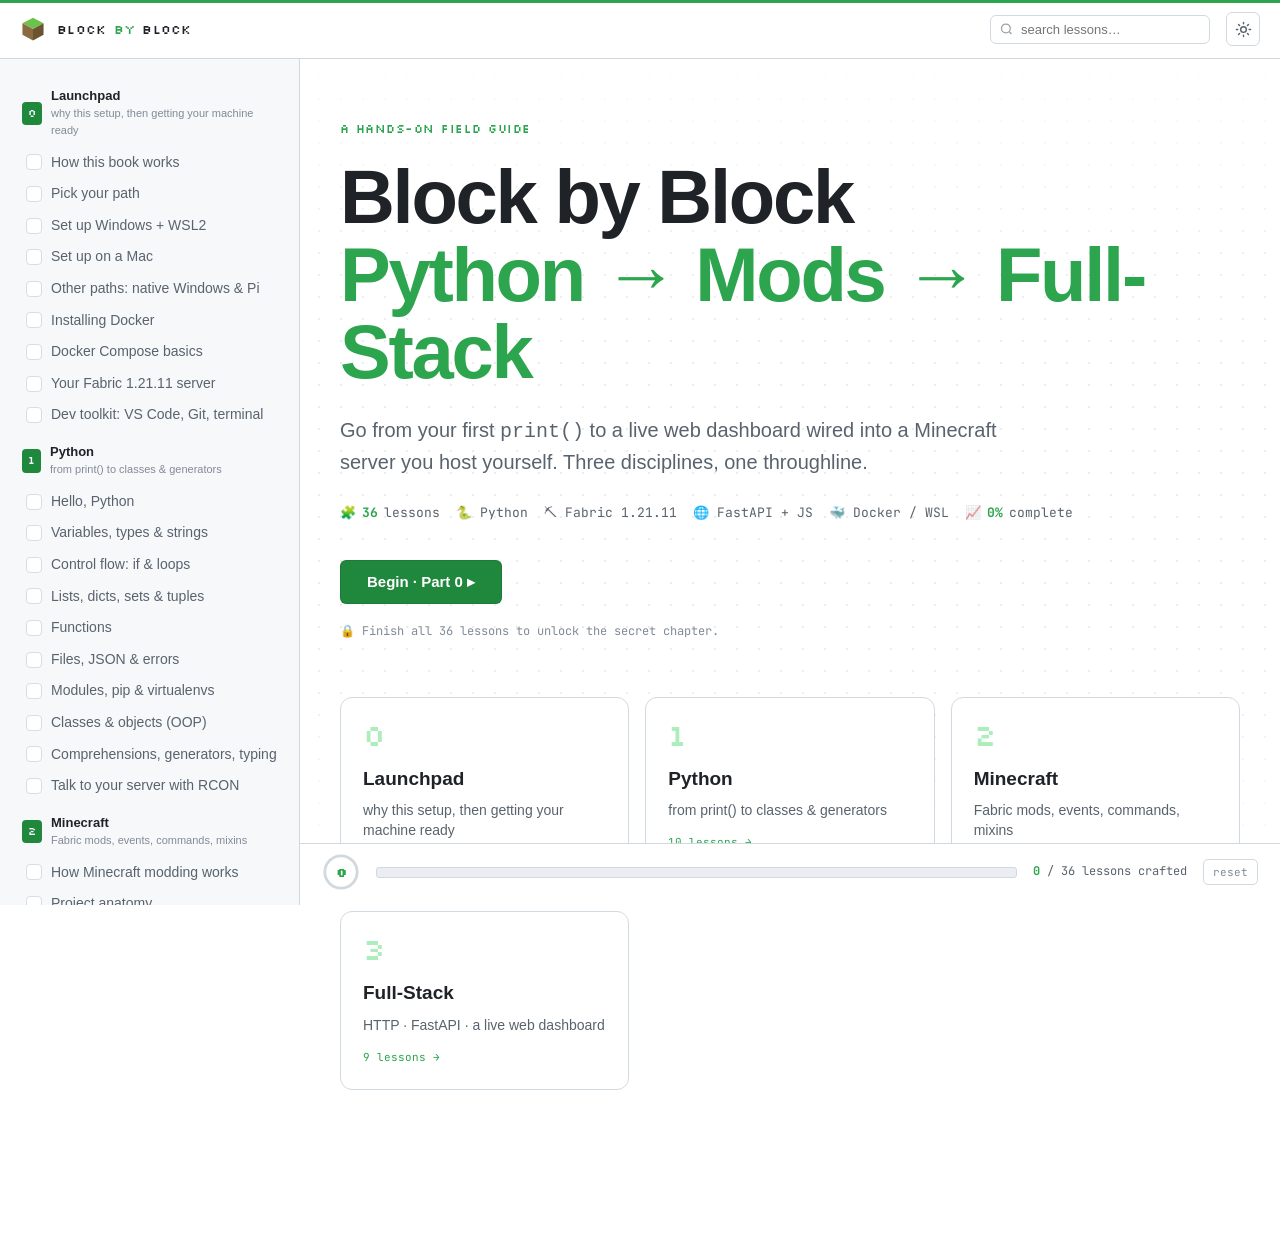
==== commit 4dc83dec: "Add secret bonus chapter: AI admin console (unlocks at 100%) - A gold 'Secret Chapter' appears at th" ====
--- a/index.html
+++ b/index.html
@@ -232,6 +232,25 @@
 }
 .menu-btn{display:none;place-items:center;width:34px;height:34px;background:var(--bg);border:1px solid var(--line);border-radius:var(--r);cursor:pointer}
 .menu-btn div{width:16px;height:2px;background:var(--ink);box-shadow:0 5px 0 var(--ink),0 -5px 0 var(--ink)}
+
+/* ---------- secret chapter (bonus) ---------- */
+:root{ --gold:#9a6700; }
+html[data-theme="dark"]{ --gold:#e3b341; }
+.bonus-link{display:flex;align-items:center;gap:11px;margin:0 4px 16px;padding:11px 12px;cursor:pointer;
+  border:1px solid var(--gold);border-radius:var(--r);
+  background:linear-gradient(90deg,rgba(227,179,65,.14),transparent);transition:.15s}
+.bonus-link:hover{background:linear-gradient(90deg,rgba(227,179,65,.24),transparent)}
+.bonus-link.active{box-shadow:inset 3px 0 0 var(--gold)}
+.bonus-link .bk{font-size:18px;color:var(--gold);flex:none}
+.bonus-link .bt{font-family:var(--pixel);font-size:11px;color:var(--gold);line-height:1.4}
+.bonus-link .bs{font-size:12px;color:var(--muted);margin-top:2px}
+.unlock-toast{position:fixed;left:50%;bottom:64px;transform:translate(-50%,30px);z-index:60;opacity:0;
+  background:var(--bg);border:1px solid var(--gold);border-left:4px solid var(--gold);border-radius:10px;
+  padding:14px 18px;box-shadow:var(--shadow);max-width:90vw;font-size:14px;color:var(--ink);
+  transition:opacity .4s, transform .4s;text-align:center}
+.unlock-toast.show{opacity:1;transform:translate(-50%,0)}
+.unlock-toast b{color:var(--gold)} .unlock-toast span{color:var(--muted);font-size:13px}
+.unlock-toast a{display:inline-block;margin-top:8px;cursor:pointer;font-weight:600;color:var(--gold)}
 </style>
 </head>
 <body>
@@ -1252,6 +1271,189 @@
 <div class="box tip"><span class="h">The meta-skill</span><p>You already practiced the thing senior engineers do that juniors don't: <strong>verify against the source of truth</strong> (you decompiled jars instead of trusting tutorials). Apply that everywhere, read the docs, read the code, test your assumptions.</p></div>
 <div class="box note"><span class="h">Build in public</span><p>Push every project to GitHub with a clear README. Your Minecraft dashboard, your two mods, your scripts, that's a portfolio that tells a story. Employers hire the story.</p></div>
 <div class="box try"><span class="h">Final quest</span><p>Pick one capstone upgrade above and ship it this week. Then write a README explaining what it does and how to run it. You're not "learning to code" anymore, you're building.</p></div>
+</div></template>
+
+<template data-id="bonus"><div class="content">
+<p>You did it. Every lesson, every quest, all the way through. This chapter was hidden until now, and it's the most fun thing in the whole book, so let's go out with a bang. We're going to bolt an AI brain onto your server.</p>
+<p>The goal: a chat box where you type plain English like "make it day and stop the rain," and an AI turns that into real server commands and runs them. It's the natural next step after the dashboard you built in Part 3, and it ties together RCON, your backend, and a language model.</p>
+
+<h2>The big picture</h2>
+<p>Here's the whole flow. Nothing magic, just the pieces you already know plus one new one (the model):</p>
+<pre><code class="language-text">You type:  "make it day and clear the weather"
+   │
+   ▼
+Browser chat  ──►  FastAPI  ──►  local AI model  (+ a local copy of the
+                                   │               real command reference)
+                                   │  returns JSON: {command, say}
+                                   ▼
+                            check the command against the reference  (safety!)
+                                   │
+                                   ▼
+                            run it over RCON
+                                   │
+                   result or error fed back into the chat ──► model can retry</code></pre>
+
+<h2>Local or paid API? For this book, local.</h2>
+<p>You can run the AI two ways. A paid cloud API (like the big-name providers) is the easy button, but it needs an account and a credit card, which is a hard no if you're a kid or just don't want a bill. So the default here is a <strong>local model</strong> that runs on your own machine. It's free, it's private, it works offline, and honestly it's more impressive to say you ran your own AI.</p>
+<div class="box note"><span class="h">Honest trade-offs</span><p>Small local models are not as smart as the giant cloud ones. Two things keep them reliable for us: we give the model the real command reference to work from, and we double check its answer before running anything. On a Raspberry Pi or an older laptop, replies take a few seconds. That's fine for an admin console.</p></div>
+
+<h2>1. Install Ollama and pull a model</h2>
+<p>Ollama is the easiest way to run a model locally. On Linux or WSL:</p>
+<pre><code class="language-bash">curl -fsSL https://ollama.com/install.sh | sh</code></pre>
+<p>On a Mac, download the Ollama app from ollama.com instead. Then pull a model that fits your hardware:</p>
+<pre><code class="language-bash"><span class="c"># good default on a normal laptop</span>
+ollama pull qwen2.5:3b
+<span class="c"># safer if RAM is tight</span>
+ollama pull qwen2.5:1.5b
+<span class="c"># tiny, for a Raspberry Pi 5 or an old machine</span>
+ollama pull qwen2.5:0.5b</code></pre>
+<pre><code class="language-bash"><span class="c"># add the python client to your dashboard project</span>
+source .venv/bin/activate
+pip install ollama</code></pre>
+
+<h2>2. Give it the real commands (grounding)</h2>
+<p>Here's the key insight, and it's a good one: a small model is great at understanding language, but I would not trust it to have memorized every Minecraft command and its exact syntax. Left on its own it might invent a command that doesn't exist. The fix is to stop relying on its memory and hand it the real reference instead.</p>
+<p>So we prefetch the commands we want to support into a local file once, store it next to our code, and feed it to the model in the prompt. The model then works from the actual commands, not its guesses. This trick has a name: <strong>grounding</strong>. It's the simple cousin of what people call RAG.</p>
+<p>Save this as <code>commands.json</code>. It's your own copy of the documentation, and you own it, so you can add to it any time:</p>
+<pre><code class="language-json">{
+  <span class="s">"time set"</span>:   { <span class="s">"syntax"</span>: <span class="s">"time set &lt;day|night|noon|midnight|number&gt;"</span>, <span class="s">"example"</span>: <span class="s">"time set day"</span> },
+  <span class="s">"weather"</span>:    { <span class="s">"syntax"</span>: <span class="s">"weather &lt;clear|rain|thunder&gt; [seconds]"</span>,    <span class="s">"example"</span>: <span class="s">"weather clear"</span> },
+  <span class="s">"say"</span>:        { <span class="s">"syntax"</span>: <span class="s">"say &lt;message&gt;"</span>,                          <span class="s">"example"</span>: <span class="s">"say Restarting soon"</span> },
+  <span class="s">"give"</span>:       { <span class="s">"syntax"</span>: <span class="s">"give &lt;player&gt; &lt;item&gt; [count]"</span>,            <span class="s">"example"</span>: <span class="s">"give @a bread 3"</span> },
+  <span class="s">"tp"</span>:         { <span class="s">"syntax"</span>: <span class="s">"tp &lt;player&gt; &lt;target&gt;"</span>,                    <span class="s">"example"</span>: <span class="s">"tp Alex Steve"</span> },
+  <span class="s">"gamemode"</span>:   { <span class="s">"syntax"</span>: <span class="s">"gamemode &lt;survival|creative|adventure|spectator&gt; [player]"</span>, <span class="s">"example"</span>: <span class="s">"gamemode creative Alex"</span> },
+  <span class="s">"difficulty"</span>: { <span class="s">"syntax"</span>: <span class="s">"difficulty &lt;peaceful|easy|normal|hard&gt;"</span>,   <span class="s">"example"</span>: <span class="s">"difficulty normal"</span> }
+}</code></pre>
+<div class="box tip"><span class="h">Where this list comes from</span><p>I seeded it with the common admin commands so you can run right away. The full, official list lives on the Minecraft Wiki's commands page. Whenever you want a new power, copy that command's syntax into this file. The model can only use what's in here, so this one file is both its instruction manual and your safety list.</p></div>
+
+<h2>3. Build the prompt from that file</h2>
+<p>We load <code>commands.json</code>, turn it into a short reference, and put it in the system prompt. We also ask the model to answer in a strict JSON shape so a small model can't wander off: just the <code>command</code> to run and a friendly <code>say</code> line.</p>
+<pre><code class="language-python"><span class="k">import</span> json
+<span class="k">from</span> ollama <span class="k">import</span> chat
+<span class="k">from</span> pydantic <span class="k">import</span> BaseModel
+
+MODEL = <span class="s">"qwen2.5:3b"</span>
+COMMANDS = json.<span class="f">load</span>(<span class="f">open</span>(<span class="s">"commands.json"</span>))
+
+<span class="c"># turn the file into a compact reference the model can read</span>
+REFERENCE = <span class="s">"\n"</span>.<span class="f">join</span>(<span class="s">f"- {name}: {info['syntax']}  (example: {info['example']})"</span>
+                       <span class="k">for</span> name, info <span class="k">in</span> COMMANDS.<span class="f">items</span>())
+
+SYSTEM = {<span class="s">"role"</span>: <span class="s">"system"</span>, <span class="s">"content"</span>: (
+  <span class="s">"You are an admin assistant for a Minecraft server.\n"</span>
+  <span class="s">"You may ONLY use commands from this reference:\n"</span> + REFERENCE +
+  <span class="s">"\nReturn the single exact command to run, with no leading slash. "</span>
+  <span class="s">"If nothing fits, return an empty command and explain in 'say'. "</span>
+  <span class="s">"Always include a short, friendly 'say'."</span>
+)}
+
+SCHEMA = {
+  <span class="s">"type"</span>: <span class="s">"object"</span>,
+  <span class="s">"properties"</span>: {
+    <span class="s">"command"</span>: {<span class="s">"type"</span>: <span class="s">"string"</span>},
+    <span class="s">"say"</span>:     {<span class="s">"type"</span>: <span class="s">"string"</span>},
+  },
+  <span class="s">"required"</span>: [<span class="s">"command"</span>, <span class="s">"say"</span>],
+}</code></pre>
+
+<h2>4. The backend endpoint</h2>
+<p>The model proposes a command, but <strong>your code</strong> decides whether it runs. We check that the command starts with one of the names from <code>commands.json</code>. If it isn't in the reference, we refuse it. That refusal is the most important part of the whole project.</p>
+<pre><code class="language-python"><span class="k">class</span> <span class="f">AiRequest</span>(BaseModel):
+    message: <span class="f">str</span>
+    history: <span class="f">list</span> = []     <span class="c"># prior turns, so it remembers context</span>
+
+<span class="k">def</span> <span class="f">is_allowed</span>(cmd):
+    <span class="k">return</span> <span class="f">bool</span>(cmd) <span class="k">and</span> <span class="f">any</span>(cmd.<span class="f">startswith</span>(name) <span class="k">for</span> name <span class="k">in</span> COMMANDS)
+
+<span class="nd">@app.post</span>(<span class="s">"/api/ai"</span>)
+<span class="k">def</span> <span class="f">ai</span>(req: AiRequest):
+    messages = [SYSTEM] + req.history + [{<span class="s">"role"</span>:<span class="s">"user"</span>,<span class="s">"content"</span>: req.message}]
+    out = <span class="f">chat</span>(model=MODEL, messages=messages, format=SCHEMA)
+    data = json.<span class="f">loads</span>(out.message.content)
+
+    cmd = (data.<span class="f">get</span>(<span class="s">"command"</span>) <span class="k">or</span> <span class="s">""</span>).<span class="f">strip</span>().<span class="f">lstrip</span>(<span class="s">"/"</span>)
+    result = error = <span class="k">None</span>
+    <span class="k">if</span> <span class="f">is_allowed</span>(cmd):
+        <span class="k">try</span>:
+            result = <span class="f">rcon</span>(cmd)            <span class="c"># the helper from lesson 3.5</span>
+        <span class="k">except</span> Exception <span class="k">as</span> e:
+            error = <span class="f">str</span>(e)
+    <span class="k">elif</span> cmd:
+        error = <span class="s">f"'{cmd}' is not in my command reference, so I won't run it."</span>
+    <span class="k">return</span> {<span class="s">"say"</span>: data.<span class="f">get</span>(<span class="s">"say"</span>),
+            <span class="s">"command"</span>: cmd <span class="k">if</span> <span class="f">is_allowed</span>(cmd) <span class="k">else</span> <span class="k">None</span>,
+            <span class="s">"result"</span>: result, <span class="s">"error"</span>: error}</code></pre>
+<div class="box warn"><span class="h">The model never runs commands. You do.</span><p>This is the whole safety story. The model can only suggest a command, and <code>is_allowed</code> only lets through commands that are actually in your reference file. Even if the model goes sideways, the worst it can do is suggest something off the list, and your code throws it away. Never send raw model text straight to RCON.</p></div>
+
+<h2>5. Let it learn from mistakes</h2>
+<p>This is your idea, and it's a good one. When a command fails, hand the error back to the model so it can try again, the same way you would. Because we send <code>history</code> on every call, the conversation remembers what happened. Here's a version that gives the model one automatic retry with the error as a hint:</p>
+<pre><code class="language-python"><span class="k">def</span> <span class="f">ask_with_retry</span>(req: AiRequest):
+    messages = [SYSTEM] + req.history + [{<span class="s">"role"</span>:<span class="s">"user"</span>,<span class="s">"content"</span>: req.message}]
+    last_error = <span class="k">None</span>
+    <span class="k">for</span> attempt <span class="k">in</span> <span class="f">range</span>(<span class="n">2</span>):
+        out = <span class="f">chat</span>(model=MODEL, messages=messages, format=SCHEMA)
+        data = json.<span class="f">loads</span>(out.message.content)
+        cmd = (data.<span class="f">get</span>(<span class="s">"command"</span>) <span class="k">or</span> <span class="s">""</span>).<span class="f">strip</span>().<span class="f">lstrip</span>(<span class="s">"/"</span>)
+        <span class="k">if</span> <span class="k">not</span> <span class="f">is_allowed</span>(cmd):
+            <span class="k">return</span> data, <span class="k">None</span>, last_error
+        <span class="k">try</span>:
+            <span class="k">return</span> data, <span class="f">rcon</span>(cmd), <span class="k">None</span>
+        <span class="k">except</span> Exception <span class="k">as</span> e:
+            last_error = <span class="f">str</span>(e)
+            <span class="c"># feed the failure back in and let it try once more</span>
+            messages.<span class="f">append</span>({<span class="s">"role"</span>:<span class="s">"assistant"</span>,<span class="s">"content"</span>: out.message.content})
+            messages.<span class="f">append</span>({<span class="s">"role"</span>:<span class="s">"user"</span>,
+                <span class="s">"content"</span>: <span class="s">f"That failed with: {last_error}. Try a valid command from the reference."</span>})
+    <span class="k">return</span> data, <span class="k">None</span>, last_error</code></pre>
+
+<h2>6. The chat front end</h2>
+<p>A simple chat box in your <code>static/</code> page. It keeps a running <code>log</code> so context carries between messages:</p>
+<pre><code class="language-html">&lt;div id="chat"&gt;&lt;/div&gt;
+&lt;input id="msg" placeholder="tell the server what to do..."&gt;
+
+&lt;script&gt;
+const log = [];
+const chat = document.getElementById("chat");
+
+function bubble(who, text){
+  const d = document.createElement("div");
+  d.className = "bubble " + who;
+  d.textContent = text;
+  chat.appendChild(d);
+  chat.scrollTop = chat.scrollHeight;
+}
+
+async function send(text){
+  bubble("you", text);
+  const res = await fetch("/api/ai", {
+    method: "POST",
+    headers: { "Content-Type": "application/json" },
+    body: JSON.stringify({ message: text, history: log })
+  });
+  const d = await res.json();
+  log.push({ role:"user", content:text });
+  log.push({ role:"assistant", content: JSON.stringify(d) });
+  let line = d.say;
+  if (d.command) line += `   (ran: ${d.command})`;
+  if (d.error)   line += `   note: ${d.error}`;
+  bubble("ai", line);
+}
+
+document.getElementById("msg").addEventListener("keydown", e => {
+  if (e.key === "Enter" && e.target.value.trim()) {
+    send(e.target.value.trim());
+    e.target.value = "";
+  }
+});
+&lt;/script&gt;</code></pre>
+<p>Run Ollama in the background, start your FastAPI app, open the page, and type "make it day and clear the weather." Watch your world change from a sentence.</p>
+
+<div class="box note"><span class="h">If you're an adult and want the easy mode</span><p>You can swap the local model for a paid cloud API. The shape is identical: send the same system prompt with the same reference, ask for the same JSON, and keep the exact same <code>is_allowed</code> check. The only changes are an API key (kept in an environment variable, never in your code) and the cost per call. For kids and for learning, I'd stay local.</p></div>
+
+<h2>Where to go from here</h2>
+<p>You now have an AI that controls a real game server through a reference you prefetched and a safety check you wrote. That same pattern, ground the model in real docs and validate its output, is exactly how serious AI agents work. Make it yours: add commands to <code>commands.json</code>, give the model the live player list so it can teleport people by name, or add a login so only you can use it (see the capstone in 3.9). If your reference ever grows huge, that's when you'd reach for real RAG: store the docs as embeddings and pull in only the relevant lines per request.</p>
+<p>Thanks for going all the way through. Go build something nobody's seen before.</p>
+<div class="box try"><span class="h"></span><p>Wire up <code>commands.json</code>, the endpoint, and the chat box. Try a clear request ("set it to night"), then a vague one ("do something cool") and watch it return an empty command and explain itself. Finally, ask for something not in your reference and confirm <code>is_allowed</code> refuses it. Then add one new command to the file and watch the model start using it, no code change needed.</p></div>
 </div></template>
 
 <script>
@@ -1319,8 +1521,16 @@
 
 // ----------------- build the sidebar -----------------
 const toc = document.getElementById("toc");
+function allUnlocked(){ return ORDER.every(id=>done.has(id)); }
 function buildToc(){
   toc.innerHTML = "";
+  if(allUnlocked()){
+    const b = document.createElement("div");
+    b.className = "bonus-link" + (current==="bonus"?" active":"");
+    b.innerHTML = '<span class="bk">★</span><div><div class="bt">Secret Chapter</div><div class="bs">The AI Admin Console</div></div>';
+    b.onclick = () => { go("bonus"); if(window.innerWidth<=900) toc.classList.remove("open"); };
+    toc.appendChild(b);
+  }
   PARTS.forEach(p => {
     const part = document.createElement("div"); part.className = "part";
     const head = document.createElement("div"); head.className = "phead";
@@ -1361,6 +1571,9 @@
       <span>📈 <b>${pct}%</b> complete</span>
     </div>
     <button class="begin" onclick="go(resumeId())">${done.size? "Resume where you left off ▸":"Begin · Part 0 ▸"}</button>
+    ${allUnlocked()
+      ? `<p style="margin-top:18px;font-size:14px">★ <a onclick="go('bonus')" style="cursor:pointer;color:var(--gold);font-weight:600">Secret Chapter unlocked: The AI Admin Console</a></p>`
+      : `<p style="color:var(--faint);font-family:var(--mono);font-size:12px;margin-top:18px">🔒 Finish all ${TOTAL} lessons to unlock the secret chapter.</p>`}
     <div class="parts-grid">
       ${PARTS.map(p=>`<div class="pcard" onclick="go('${p.lessons[0][0]}')">
         <div class="pn">${p.id}</div><h3>${p.title}</h3><p>${p.sub}</p>
@@ -1370,6 +1583,30 @@
   setActive(null); updateXP(); window.scrollTo(0,0);
 }
 
+function renderBonus(){
+  current = "bonus";
+  const tpl = document.querySelector('template[data-id="bonus"]');
+  const last = ORDER[ORDER.length-1];
+  view.innerHTML = `<div class="wrap">
+    <div class="crumb" style="color:var(--gold)">★ Secret Chapter · unlocked</div>
+    <h1 class="title">The AI Admin Console</h1>
+    ${tpl ? tpl.innerHTML : "<div class='content'><p>Coming soon.</p></div>"}
+    <div class="pager">
+      <a onclick="go('${last}')"><div class="dir">◀ Last lesson</div><div class="nm">${META[last].title}</div></a>
+      <a class="nx" onclick="go('cover')"><div class="dir">Home ▶</div><div class="nm">Back to cover</div></a>
+    </div></div>`;
+  addCopyButtons();
+  document.querySelectorAll(".lk").forEach(l=>l.classList.remove("active"));
+  document.querySelector(".bonus-link")?.classList.add("active");
+  window.scrollTo(0,0);
+}
+function celebrateUnlock(){
+  const t = document.createElement("div"); t.className = "unlock-toast";
+  t.innerHTML = '★ Achievement unlocked: <b>Secret Chapter</b><br><span>The AI Admin Console is now at the top of the menu.</span><br><a onclick="go(\'bonus\');this.parentNode.remove()">Open it ▸</a>';
+  document.body.appendChild(t);
+  requestAnimationFrame(()=>t.classList.add("show"));
+  setTimeout(()=>{ t.classList.remove("show"); setTimeout(()=>t.remove(),400); }, 9000);
+}
 function go(id){
   if(id==="cover"){ location.hash=""; renderCover(); return; }
   location.hash = id;
@@ -1413,6 +1650,7 @@
   }
 }
 function toggleDone(id){
+  const wasUnlocked = allUnlocked();
   const nowDone = !done.has(id);
   if(nowDone) done.add(id); else done.delete(id);
   saveProgress();
@@ -1426,6 +1664,10 @@
     }
   }
   updateXP();
+  // reveal or hide the secret chapter when crossing 100%
+  const nowUnlocked = allUnlocked();
+  if(nowUnlocked !== wasUnlocked){ buildToc(); setActive(current); }
+  if(nowUnlocked && !wasUnlocked) celebrateUnlock();
 }
 function resumeId(){
   for(const id of ORDER) if(!done.has(id)) return id;
@@ -1464,6 +1706,7 @@
 // ----------------- routing & keys -----------------
 function route(){
   const id = location.hash.replace("#","");
+  if(id==="bonus"){ allUnlocked() ? renderBonus() : renderCover(); return; }
   id && META[id] ? render(id) : renderCover();
 }
 window.addEventListener("hashchange", route);
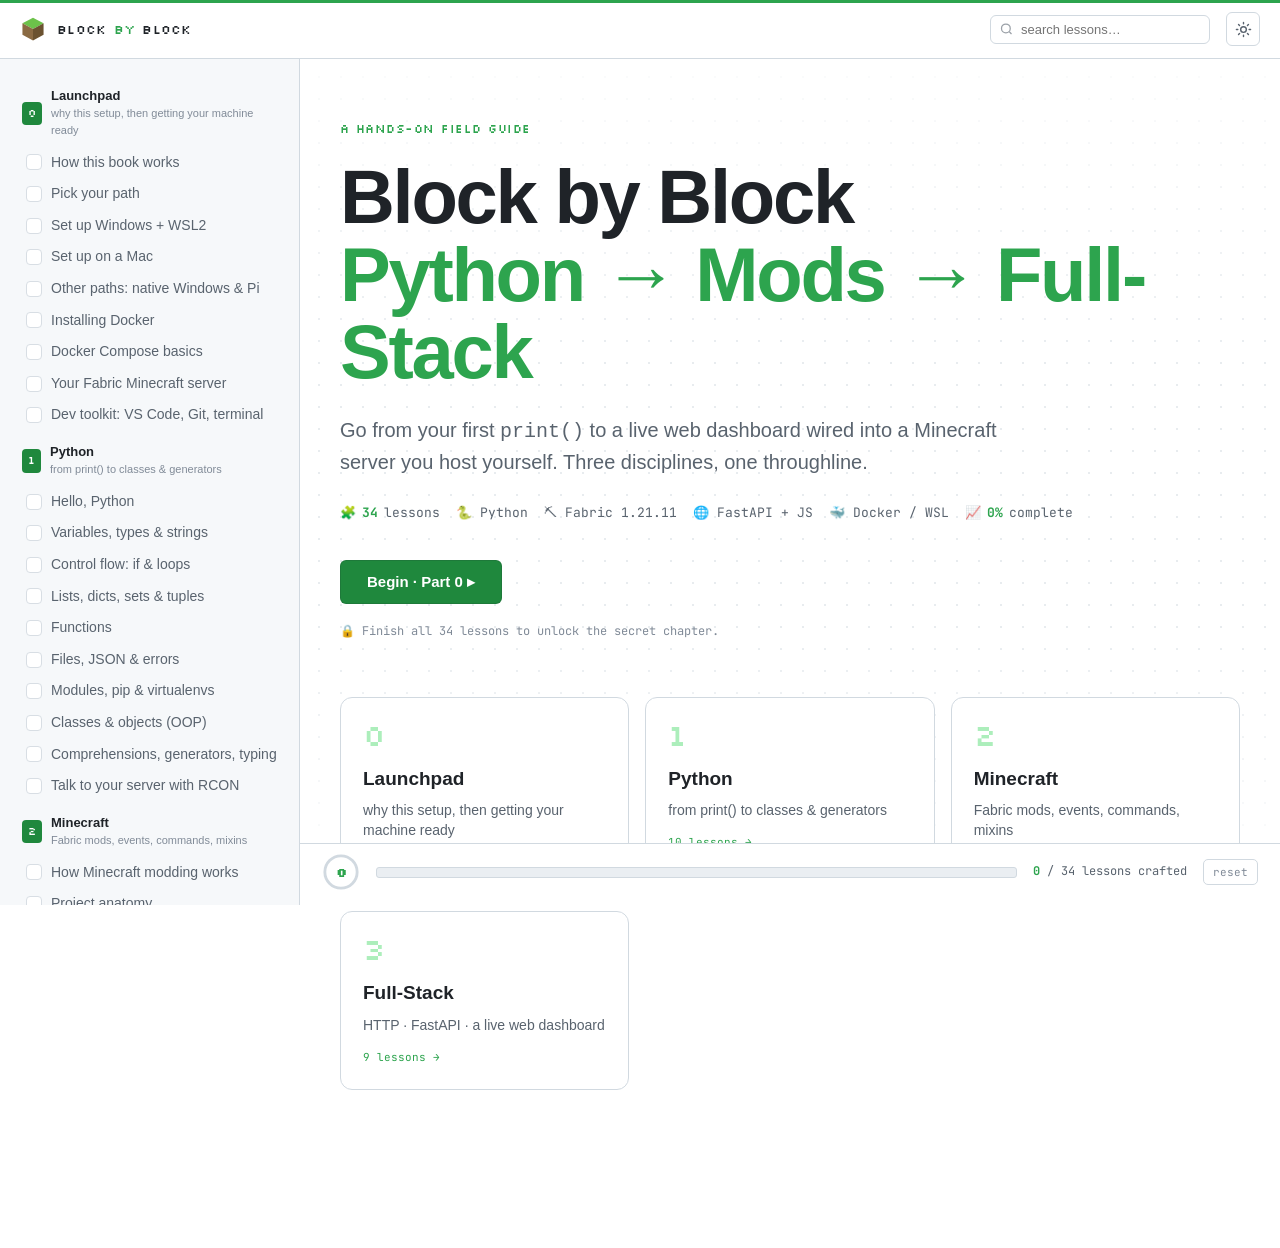
==== commit c353d7b7: "Guide-voice pass on book content; add paid-bundle build + waitlist landing - Rewrote Part 0 lessons " ====
--- a/index.html
+++ b/index.html
@@ -291,55 +291,55 @@
 <!-- ============================ LESSON CONTENT ============================ -->
 
 <template data-id="p0-1"><div class="content">
-<p>Hey, I'm glad you're here. I made this book because I learned a ton by treating my own Minecraft server as a playground for code, and I wanted to package that path for anyone who wants to follow it. You don't need any programming experience. If you can install an app and type into a terminal, you can do this.</p>
-<h2>What you'll actually build</h2>
-<p>Everything in here is anchored to one thing: a Minecraft server you run yourself. Python scripts will talk to it, mods will run inside it, and by the end you'll have a web dashboard that watches it live. I find abstract lessons hard to care about, so I tied every concept to something you can see happen in a world you control.</p>
-<p>Along the way, without making a big deal of it, you'll pick up a real high level feel for how networking works, how game servers work, and what self hosting actually means. We won't go deep into any of those, but you'll come out understanding the shape of them, which is honestly more than most people ever get.</p>
-<div class="box note"><span class="h">Pick your platform first</span><p>Setup depends on your computer. Most readers are on Windows, so that's the default path I'll guide you through. Jump to the one that fits you:</p>
-<p><strong>→ <a onclick="go('p0-3')" style="cursor:pointer">Windows + WSL2</a></strong> (my recommended default)<br>
+<p>Welcome. This book turns a Minecraft server into a place to learn real programming, step by step, block by block. No experience needed. If you can install an app and type into a terminal, you can do this.</p>
+<h2>What you'll build</h2>
+<p>Everything here is anchored to one thing: a Minecraft server you run yourself. You'll write Python that talks to it, mods that run inside it, and by the end a web dashboard that watches it live. Abstract lessons are hard to care about, so every concept is tied to something you can see happen in a world you control.</p>
+<p>Along the way you'll pick up a real, high level feel for how networking works, how game servers work, and what self hosting means. None of it goes deep, but you'll come out understanding the shape of all three, which is more than most people ever get.</p>
+<div class="box note"><span class="h">Pick your platform first</span><p>Setup depends on your computer. Most readers are on Windows, so that is the default path here. Jump to the one that fits you:</p>
+<p><strong>→ <a onclick="go('p0-3')" style="cursor:pointer">Windows + WSL2</a></strong> (the recommended default)<br>
 <strong>→ <a onclick="go('p0-4')" style="cursor:pointer">macOS</a></strong> (a little different, and a little simpler)<br>
 <strong>→ <a onclick="go('p0-5')" style="cursor:pointer">Other paths</a></strong> (native Windows, or a Raspberry Pi)</p>
-<p>Not sure why I'm pushing WSL? The next lesson explains it.</p></div>
+<p>The next lesson explains why WSL is the pick.</p></div>
 <h2>The four parts</h2>
 <p><strong>0, Launchpad:</strong> get your machine ready and run the server.<br>
 <strong>1, Python:</strong> from your first <code>print()</code> to classes, generators, and typing.<br>
 <strong>2, Minecraft:</strong> Fabric mods, events, commands, mixins.<br>
 <strong>3, Full-Stack:</strong> HTTP, a FastAPI backend, and a live web dashboard wired to your server.</p>
-<h2>How I'd use it</h2>
+<h2>How to use it</h2>
 <ul>
 <li>Go in order your first time through. Later parts lean on earlier ones.</li>
 <li>Every lesson ends with a <span style="color:var(--purple)">⛏ Quest</span>. Do it. Reading code is not the same as writing it.</li>
-<li>Tap <strong>Mark complete</strong> to fill your XP bar. On a keyboard you can use the arrow keys to move and <kbd>c</kbd> to mark a lesson done.</li>
-<li>Your progress saves in your browser, so there's no account and nothing in the cloud.</li>
+<li>Tap <strong>Mark complete</strong> to fill your XP bar. On a keyboard, use the arrow keys to move and <kbd>c</kbd> to mark a lesson done.</li>
+<li>Your progress saves in your browser, so there is no account and nothing in the cloud.</li>
 </ul>
-<div class="box try"><span class="h"></span><p>Tap <strong>Mark complete</strong> below, then head to "Pick your path" to sort out your setup.</p></div>
+<div class="box try"><span class="h"></span><p>Tap <strong>Mark complete</strong> below, then go to "Pick your path" to sort out your setup.</p></div>
 </div></template>
 
 <template data-id="p0-2"><div class="content">
-<p>Before we install anything, let's figure out where your server and your code are going to live. There are a few valid options. I'll lay them all out, but I'm going to steer you toward one default, because choosing for yourself is hard when you're just starting.</p>
-<h2>My default: Windows with WSL2</h2>
-<p>Most people reading this are on a Windows PC, and if that's you, I recommend installing <strong>WSL2</strong> (Windows Subsystem for Linux). It gives you a real Linux system running inside Windows, with no separate machine and no dual boot.</p>
-<h3>Why I push Linux for this</h3>
-<p>Here's the honest version. Almost all of the backend and server world runs on Linux. The tools you'll use (Docker, Python, and the Minecraft server image) are happiest there. WSL2 also tends to be a lot faster than plain Windows for the kind of work developers do, especially anything that touches a lot of files, like installing packages or building a project. If you've ever heard someone say their project crawled on Windows but flew on WSL, that's the file system difference at work.</p>
-<div class="box note"><span class="h">Does WSL make Minecraft itself faster?</span><p>Honestly, not really, and I want to be straight with you. A Minecraft server runs on Java, which performs about the same on Windows and on WSL2 (WSL2 is a lightweight real Linux VM, so the raw speed is close). The reason I still use WSL here isn't some giant Minecraft speed boost. It's that the whole toolchain is cleaner, the Docker setup just works, and you get to learn Linux while you're at it.</p></div>
+<p>Before installing anything, figure out where your server and your code will live. There are a few valid options. They are all listed below, but one is the recommended default, because choosing for yourself is hard at the start.</p>
+<h2>The default: Windows with WSL2</h2>
+<p>Most people reading this are on a Windows PC. If that is you, install <strong>WSL2</strong> (Windows Subsystem for Linux). It gives you a real Linux system running inside Windows, with no separate machine and no dual boot.</p>
+<h3>Why Linux for this</h3>
+<p>Almost all of the backend and server world runs on Linux. The tools you'll use (Docker, Python, and the Minecraft server image) are happiest there. WSL2 also tends to be much faster than plain Windows for the kind of work developers do, especially anything that touches a lot of files, like installing packages or building a project. If you have heard someone say their project crawled on Windows but flew on WSL, that is the file system difference at work.</p>
+<div class="box note"><span class="h">Does WSL make Minecraft itself faster?</span><p>Not really, and that is worth being clear about. A Minecraft server runs on Java, which performs about the same on Windows and on WSL2 (WSL2 is a lightweight real Linux VM, so the raw speed is close). The reason to use WSL here is not a giant Minecraft speed boost. It is that the whole toolchain is cleaner, the Docker setup just works, and you learn Linux while you are at it.</p></div>
 <h3>The sneaky benefit: you learn Linux</h3>
-<p>Even when you're not writing code, the operating system is a big part of any real dev setup. Learning the Linux basics (moving around folders, running commands, permissions) is valuable all on its own. You'll use it for the rest of your coding life, so picking it up now while you're having fun with Minecraft is a great deal. It's not the only option, it's just my opinion that it's the one worth learning.</p>
+<p>Even when you are not writing code, the operating system is a big part of any real dev setup. Learning the Linux basics (moving around folders, running commands, permissions) is valuable on its own. You'll use it for the rest of your coding life, so picking it up now while having fun with Minecraft is a great deal. It is not the only option, but it is the one worth learning.</p>
 <h2>All the paths, quickly</h2>
-<p>Pick the line that matches you and follow that lesson. You don't need to read the others.</p>
+<p>Pick the line that matches you and follow that lesson. You do not need to read the others.</p>
 <ul>
 <li><strong>On Windows?</strong> Use <a onclick="go('p0-3')" style="cursor:pointer">Windows + WSL2</a>. This is the main path the rest of the book assumes.</li>
 <li><strong>On a Mac?</strong> Go to <a onclick="go('p0-4')" style="cursor:pointer">Set up on a Mac</a>. macOS is already Unix underneath, so you skip WSL entirely.</li>
-<li><strong>On Windows but your hardware can't run WSL2?</strong> It's rare, but it happens. See <a onclick="go('p0-5')" style="cursor:pointer">Other paths</a> for a native Windows setup and the trade-offs.</li>
-<li><strong>Got a Raspberry Pi or a little home server?</strong> You can host on those too. I cover the idea, and the catch, in <a onclick="go('p0-5')" style="cursor:pointer">Other paths</a>.</li>
+<li><strong>On Windows but your hardware can't run WSL2?</strong> Rare, but it happens. See <a onclick="go('p0-5')" style="cursor:pointer">Other paths</a> for a native Windows setup and the trade-offs.</li>
+<li><strong>Got a Raspberry Pi or a little home server?</strong> You can host on those too. The idea, and the catch, are in <a onclick="go('p0-5')" style="cursor:pointer">Other paths</a>.</li>
 </ul>
-<div class="box tip"><span class="h">You can change your mind</span><p>None of this locks you in. The Python, the mods, and the web app are the same no matter where the server runs. The only thing that changes is these first few setup steps.</p></div>
-<div class="box try"><span class="h"></span><p>Decide your path and open its setup lesson. If you're on Windows and unsure, just go with WSL2. That's what I'd do.</p></div>
+<div class="box tip"><span class="h">You can change your mind</span><p>None of this locks you in. The Python, the mods, and the web app are the same no matter where the server runs. Only these first few setup steps change.</p></div>
+<div class="box try"><span class="h"></span><p>Decide your path and open its setup lesson. On Windows and unsure? Go with WSL2.</p></div>
 </div></template>
 
 <template data-id="p0-4"><div class="content">
-<p>Good news if you're on a Mac: you've got an easier road than the Windows folks. macOS is built on Unix, which is close enough to Linux that you don't need WSL at all. The built in <strong>Terminal</strong> app is already a real shell.</p>
+<p>On a Mac, the road is easier than on Windows. macOS is built on Unix, which is close enough to Linux that you do not need WSL at all. The built in <strong>Terminal</strong> app is already a real shell.</p>
 <h2>1. Open Terminal</h2>
-<p>Press <kbd>Cmd</kbd>+<kbd>Space</kbd>, type <strong>Terminal</strong>, and hit enter. This is where you'll run commands. Try one:</p>
+<p>Press <kbd>Cmd</kbd>+<kbd>Space</kbd>, type <strong>Terminal</strong>, and hit enter. This is where you run commands. Try one:</p>
 <pre><code class="language-bash">uname -a</code></pre>
 <h2>2. Install Docker Desktop</h2>
 <p>Download <strong>Docker Desktop for Mac</strong> from docker.com, and grab the build for your chip:</p>
@@ -352,36 +352,36 @@
 <pre><code class="language-bash">docker --version
 docker compose version
 docker run --rm hello-world</code></pre>
-<p>If you get a friendly hello message, you're set.</p>
-<div class="box tip"><span class="h">Optional: Homebrew</span><p>Homebrew is a package manager for Mac that makes installing dev tools easy. It's not required for this book, but it's handy. If you want it, the one line installer is at brew.sh, and later you could install things like git with <code>brew install git</code> (newer Macs often already have git).</p></div>
-<div class="box note"><span class="h">From here, you're with everyone else</span><p>The rest of the book's commands run the same in your Terminal as they do in Linux. When a lesson mentions WSL or PowerShell, that's a Windows thing, so you can ignore it. Wherever you see a path like <code>~/Dev</code>, that works for you too.</p></div>
-<div class="box try"><span class="h"></span><p>Run <code>docker run --rm hello-world</code>, make your project folder with <code>mkdir -p ~/Dev &amp;&amp; cd ~/Dev</code>, then continue to <a onclick="go('p0-6')" style="cursor:pointer">Installing Docker</a> for the core concepts. You've already installed it, so just skip the Windows-only steps there.</p></div>
+<p>A friendly hello message means you are set.</p>
+<div class="box tip"><span class="h">Optional: Homebrew</span><p>Homebrew is a package manager for Mac that makes installing dev tools easy. It is not required for this book, but it is handy. The one line installer is at brew.sh, and later you could install tools like git with <code>brew install git</code> (newer Macs often already have git).</p></div>
+<div class="box note"><span class="h">From here, you're with everyone else</span><p>The rest of the book's commands run the same in your Terminal as they do in Linux. When a lesson mentions WSL or PowerShell, that is a Windows thing, so ignore it. Wherever you see a path like <code>~/Dev</code>, that works for you too.</p></div>
+<div class="box try"><span class="h"></span><p>Run <code>docker run --rm hello-world</code>, make your project folder with <code>mkdir -p ~/Dev &amp;&amp; cd ~/Dev</code>, then continue to <a onclick="go('p0-6')" style="cursor:pointer">Installing Docker</a> for the core concepts. Docker is already installed, so skip the Windows-only steps there.</p></div>
 </div></template>
 
 <template data-id="p0-5"><div class="content">
-<p>WSL2 on Windows, or Terminal on a Mac, will cover almost everyone. But a few of you have a different setup, so here are the alternatives with my honest take on each. If one of these is you, skim it and then meet everyone back at the Docker lesson.</p>
+<p>WSL2 on Windows, or Terminal on a Mac, covers almost everyone. A few setups are different, so here are the alternatives with a straight take on each. If one is yours, skim it and meet everyone back at the Docker lesson.</p>
 <h2>Windows without WSL2</h2>
-<p>A small number of machines can't run WSL2, usually because virtualization is turned off in the BIOS or the hardware is fairly old. First, it's worth trying to turn on virtualization in your BIOS settings, since that often fixes it. If you truly can't, you still have an option: install <strong>Docker Desktop for Windows</strong> and let it use its <strong>Hyper-V</strong> backend instead of WSL2.</p>
-<p>The trade-off, and I want to be honest about it, is that this is the less optimized path in my opinion. You give up the nice Linux environment and some speed, and a few commands in this book that assume Linux will need small tweaks. It works, it's just not as smooth. If this is you, install Docker Desktop, then continue to the Docker lesson and use Windows PowerShell wherever I show a Linux shell.</p>
+<p>A small number of machines can't run WSL2, usually because virtualization is turned off in the BIOS or the hardware is fairly old. First, try turning on virtualization in your BIOS settings, since that often fixes it. If it still won't work, there is another option: install <strong>Docker Desktop for Windows</strong> and let it use its <strong>Hyper-V</strong> backend instead of WSL2.</p>
+<p>The trade-off is real: this is the less optimized path. You give up the nice Linux environment and some speed, and a few commands in this book that assume Linux need small tweaks. It works, it is just not as smooth. If this is you, install Docker Desktop, then continue to the Docker lesson and use Windows PowerShell wherever the book shows a Linux shell.</p>
 <h2>Raspberry Pi or a small home server</h2>
-<p>This one is fun. A Raspberry Pi (a tiny, cheap computer) can run Docker and a Minecraft server. It's a great way to learn self hosting on hardware you can hold in your hand.</p>
-<p>The catch is performance. A Pi will happily run the tools and a small server, but Minecraft is heavy, so don't expect a big, busy world to feel smooth. For one or two people poking around and learning, it's totally fine. You'd want a Raspberry Pi 4 or 5 with as much memory as you can get.</p>
-<div class="box note"><span class="h">It's the same book either way</span><p>On a Pi you're already on Linux, so you'd install Docker for your Pi's operating system and then follow along normally. Everything in Parts 1 to 3 is identical. Only the speed of your server changes.</p></div>
-<div class="box warn"><span class="h">My advice</span><p>If you have a normal Windows PC or a Mac, use that as your default and treat a Pi as a fun second project later. Start where it's easiest, then branch out once you know the ropes.</p></div>
+<p>A Raspberry Pi (a tiny, cheap computer) can run Docker and a Minecraft server. It is a great way to learn self hosting on hardware you can hold in your hand.</p>
+<p>The catch is performance. A Pi will happily run the tools and a small server, but Minecraft is heavy, so a big, busy world will not feel smooth. For one or two people poking around and learning, it is fine. Use a Raspberry Pi 4 or 5 with as much memory as you can get.</p>
+<div class="box note"><span class="h">It's the same book either way</span><p>On a Pi you are already on Linux, so you install Docker for your Pi's operating system and then follow along normally. Everything in Parts 1 to 3 is identical. Only the speed of your server changes.</p></div>
+<div class="box warn"><span class="h">Recommendation</span><p>If you have a normal Windows PC or a Mac, use that as your default and treat a Pi as a fun second project later. Start where it is easiest, then branch out once you know the ropes.</p></div>
 <div class="box try"><span class="h"></span><p>If one of these paths is yours, get Docker installed for your setup, then jump to <a onclick="go('p0-6')" style="cursor:pointer">Installing Docker</a> for the shared concepts and keep going from there.</p></div>
 </div></template>
 
 <template data-id="p0-3"><div class="content">
-<p>This is the main path, and the one the rest of the book assumes. We're going to install WSL2, a full Linux system that lives inside your Windows machine. It takes about ten minutes, and most of that is just waiting.</p>
+<p>This is the main path, and the one the rest of the book assumes. You'll install WSL2, a full Linux system that lives inside your Windows machine. It takes about ten minutes, and most of that is waiting.</p>
 <h2>1. Install WSL2</h2>
 <p>Open the Start menu, type <strong>PowerShell</strong>, right click it, and choose <strong>Run as administrator</strong>. In that window, run:</p>
 <pre><code class="language-powershell">wsl --install</code></pre>
-<p>That one command turns on the Windows features you need, installs Ubuntu (a friendly, popular flavor of Linux), and sets WSL2 as the default. When it tells you to reboot, do it.</p>
-<div class="box warn"><span class="h">If that command isn't found</span><p>On older Windows builds <code>wsl --install</code> might not exist. The fix is to update Windows first (Settings, then Windows Update), then try again. You want Windows 10 version 2004 or newer, or any Windows 11.</p></div>
+<p>That one command turns on the Windows features you need, installs Ubuntu (a friendly, popular flavor of Linux), and sets WSL2 as the default. When it asks you to reboot, do it.</p>
+<div class="box warn"><span class="h">If that command isn't found</span><p>On older Windows builds <code>wsl --install</code> might not exist. Update Windows first (Settings, then Windows Update), then try again. You want Windows 10 version 2004 or newer, or any Windows 11.</p></div>
 <h2>2. First launch</h2>
-<p>After the reboot, Ubuntu finishes setting itself up and asks you to create a <strong>username</strong> and <strong>password</strong>. These are just for Linux and are separate from your Windows login. Pick something you'll remember, because you'll type that password whenever you run a command as admin (you'll see <code>sudo</code> for that).</p>
+<p>After the reboot, Ubuntu finishes setting itself up and asks you to create a <strong>username</strong> and <strong>password</strong>. These are just for Linux and are separate from your Windows login. Pick something you will remember, because you will type that password whenever you run a command as admin (you'll see <code>sudo</code> for that).</p>
 <h2>3. Confirm it worked</h2>
-<p>You can open Ubuntu any time from the Start menu. Run a few checks:</p>
+<p>Open Ubuntu any time from the Start menu, and run a few checks:</p>
 <pre><code class="language-bash"><span class="c"># from PowerShell, confirm you're on version 2</span>
 wsl -l -v
 <span class="c"># inside Ubuntu, see who and where you are</span>
@@ -390,27 +390,27 @@
 <h2>4. Update your system</h2>
 <p>Linux installs software through a package manager. Freshen everything once:</p>
 <pre><code class="language-bash">sudo apt update &amp;&amp; sudo apt upgrade -y</code></pre>
-<div class="box tip"><span class="h">The one habit that really matters: where files live</span><p>Your Linux home is <code>/home/&lt;you&gt;</code>. Your Windows C: drive shows up at <code>/mnt/c</code>. Keep your projects on the Linux side (I use <code>~/Dev</code>). Working out of <code>/mnt/c</code> is much slower and Docker likes it less. This single habit saves a lot of frustration later.</p></div>
-<div class="box try"><span class="h"></span><p>Open Ubuntu, run the update command, then make your workshop folder with <code>mkdir -p ~/Dev &amp;&amp; cd ~/Dev</code>. That's where everything in this book will live. Then skip ahead to <a onclick="go('p0-6')" style="cursor:pointer">Installing Docker</a>. You can ignore the Mac and other-paths lessons.</p></div>
+<div class="box tip"><span class="h">The habit that really matters: where files live</span><p>Your Linux home is <code>/home/&lt;you&gt;</code>. Your Windows C: drive shows up at <code>/mnt/c</code>. Keep your projects on the Linux side (use <code>~/Dev</code>). Working out of <code>/mnt/c</code> is much slower and Docker likes it less. This single habit saves a lot of frustration later.</p></div>
+<div class="box try"><span class="h"></span><p>Open Ubuntu, run the update command, then make your workshop folder with <code>mkdir -p ~/Dev &amp;&amp; cd ~/Dev</code>. That is where everything in this book will live. Then skip ahead to <a onclick="go('p0-6')" style="cursor:pointer">Installing Docker</a>. You can ignore the Mac and other-paths lessons.</p></div>
 </div></template>
 
 <template data-id="p0-6"><div class="content">
-<div class="box note"><span class="h">Already installed Docker?</span><p>If you set up on a Mac or another path, you already have Docker running. Skim this for the concepts (the difference between an image and a container) and skip the Windows-only install steps.</p></div>
-
 <p><strong>Docker</strong> packages software and everything it needs into a <em>container</em>, a sealed box that runs the same on your machine, your friend's, or a cloud server. Your Minecraft server runs in a container, which is why you never had to manually install Java or the Fabric launcher.</p>
-<h2>Install Docker Desktop</h2>
+<p>How you install Docker depends on your platform. Pick your line, do the install, then everyone meets back at <strong>Image vs. container</strong> below.</p>
+<div class="box note"><span class="h">Already installed Docker?</span><p>The Mac path and the Raspberry Pi path both installed Docker back in their setup lessons. If that's you, skip straight to <strong>Image vs. container</strong> below. The install steps here are for the Windows + WSL2 path.</p></div>
+<h2>Install Docker on Windows + WSL2</h2>
 <ol>
-<li>Download <strong>Docker Desktop for Windows</strong> from docker.com.</li>
+<li>Download <strong>Docker Desktop for Windows</strong> from <a href="https://docs.docker.com/desktop/install/windows-install/" target="_blank" rel="noopener">docs.docker.com</a>.</li>
 <li>During install, keep <strong>"Use WSL 2 based engine"</strong> checked.</li>
 <li>After install: Docker Desktop → <strong>Settings → Resources → WSL Integration</strong> → enable your Ubuntu distro.</li>
 </ol>
-<p>Now Docker commands work <em>inside</em> WSL. Verify from Ubuntu:</p>
+<p>Now Docker commands work <em>inside</em> WSL. Verify from Ubuntu (on a Mac or Pi, run the same checks in your terminal):</p>
 <pre><code class="language-bash">docker --version
 docker compose version
 docker run --rm hello-world</code></pre>
 <p>That last line pulls a tiny image and runs it. If you see a "Hello from Docker!" message, your whole toolchain is alive.</p>
 <div class="box note"><span class="h">Image vs. container</span><p>An <strong>image</strong> is the blueprint (read-only, e.g. <code>itzg/minecraft-server</code>). A <strong>container</strong> is a running instance of that blueprint. You can start many containers from one image.</p></div>
-<div class="box warn"><span class="h">Docker Desktop must be running</span><p>On Windows, the Docker engine lives in Docker Desktop. If <code>docker</code> commands hang in WSL, check that the Docker Desktop app is open.</p></div>
+<div class="box warn"><span class="h">The engine has to be running</span><p>If <code>docker</code> commands hang or report they can't connect, the engine isn't up. On Windows and Mac that means the Docker Desktop app needs to be open; on Linux or a Raspberry Pi it means starting the service with <code>sudo systemctl start docker</code>.</p></div>
 <div class="box try"><span class="h">Try it</span><p>Run <code>docker run --rm hello-world</code>, then <code>docker ps -a</code> to see the stopped container, then <code>docker image ls</code> to see the downloaded image.</p></div>
 </div></template>
 
@@ -427,17 +427,35 @@
     <span class="k">volumes</span>:
       - <span class="s">./data:/data</span>        <span class="c"># persist files on the host</span>
     <span class="k">restart</span>: <span class="s">unless-stopped</span></code></pre>
+<h3>Reading the two lines that trip everyone up</h3>
+<p>Both <code>ports</code> and <code>volumes</code> use the same shape: <code>outside:inside</code>. The part <em>before</em> the colon is on your computer (the <strong>host</strong>); the part <em>after</em> is <strong>inside the container</strong>. A container is a sealed box, so anything that has to cross the wall, a network port or a folder, gets bridged across with that colon.</p>
+<ul>
+<li><code>"8080:80"</code> under <code>ports</code>: traffic hitting port <strong>8080 on your machine</strong> is forwarded to port <strong>80 inside the container</strong>. The program inside only listens on 80 and has no idea about 8080; that outside number is just the door you knock on. The two can match (<code>"80:80"</code>) or differ. This is the whole idea of port mapping: an external port wired to an internal one.</li>
+<li><code>./data:/data</code> under <code>volumes</code>: the folder <strong><code>./data</code> on your machine</strong> is mounted as <strong><code>/data</code> inside the container</strong>. The <code>./</code> means "right here, in the same folder as the <code>compose.yml</code>", and <code>/data</code> is an absolute path in the container's own filesystem. The two names don't have to match; this example just reuses <code>data</code> on both sides. Anything the container writes to <code>/data</code> actually lands in <code>./data</code> on your disk, which is how it survives the container being thrown away.</li>
+</ul>
+<div class="box note"><span class="h">The official docs</span><p>This is the short version. The full Compose file reference, every key you can use, lives at <a href="https://docs.docker.com/compose/" target="_blank" rel="noopener">docs.docker.com/compose</a>. Keep it bookmarked; it's the source of truth.</p></div>
 <h2>The four commands you'll use constantly</h2>
 <pre><code class="language-bash">docker compose up -d        <span class="c"># start everything in the background</span>
 docker compose ps           <span class="c"># what's running?</span>
 docker compose logs -f      <span class="c"># follow the logs live (Ctrl+C to stop)</span>
 docker compose down         <span class="c"># stop and remove the containers</span></code></pre>
 <div class="box tip"><span class="h">Volumes are your save game</span><p>Containers are disposable; <strong>volumes</strong> are not. The <code>./minecraft-data:/data</code> line is why your world survives a <code>down</code>/<code>up</code> cycle. Delete the container, fine. Delete the volume folder, you lose the world.</p></div>
-<div class="box try"><span class="h">Try it</span><p>In <code>~/Games/Minecraft/fabric-minecraft-server</code>, run <code>docker compose ps</code> and <code>docker compose logs --tail 20</code>. Read what your server is telling you.</p></div>
+<div class="box try"><span class="h">Try it</span><p>Practice the cycle on something throwaway before building the real server next lesson. Make a scratch folder, write a tiny compose file, and run it through:</p>
+<pre style="margin:8px 0"><code class="language-bash">mkdir -p ~/Dev/compose-test &amp;&amp; cd ~/Dev/compose-test
+printf 'services:\n  hello:\n    image: hashicorp/http-echo\n    command: ["-text=it works"]\n    ports:\n      - "5678:5678"\n' &gt; compose.yml
+docker compose up -d
+docker compose ps
+curl localhost:5678        <span class="c"># -> it works (port 5678 outside reaches 5678 inside)</span>
+docker compose down</code></pre></div>
 </div></template>
 
 <template data-id="p0-8"><div class="content">
-<p>Here's the actual stack you're running. Let's read it line by line so it's not magic.</p>
+<p>First, why Fabric at all? Plain "vanilla" Minecraft is the game exactly as Mojang ships it, with no way to load mods. <strong>Fabric</strong> is a lightweight mod loader: the server boots the loader first, and the loader then runs any mods you drop in, while leaving normal gameplay untouched for anyone who just wants vanilla. That's the whole reason this book runs Fabric. Part 2 is about writing your own mods, and a mod needs a loader to run inside. The <code>itzg/minecraft-server</code> image wires all of that up the moment you set <code>TYPE: "FABRIC"</code>.</p>
+<p>Time to build the real server from nothing. First give it a home and move in:</p>
+<pre><code class="language-bash">mkdir -p ~/Games/Minecraft/fabric-minecraft-server
+cd ~/Games/Minecraft/fabric-minecraft-server</code></pre>
+<p>That folder is the whole project: the <code>compose.yml</code> you're about to write, plus a <code>minecraft-data/</code> directory Docker will create for the world and mods. The path can be anything you like; this is just the one the rest of the book refers to.</p>
+<p>Now make a file called <code>compose.yml</code> in that folder (<code>code compose.yml</code> opens it in VS Code) and paste in the stack below. Read it line by line so it's not magic:</p>
 <pre><code class="language-yaml"><span class="k">services</span>:
   <span class="f">minecraft-fabric</span>:
     <span class="k">image</span>: <span class="s">itzg/minecraft-server</span>
@@ -449,12 +467,16 @@
       <span class="f">EULA</span>: <span class="s">"TRUE"</span>
       <span class="f">TYPE</span>: <span class="s">"FABRIC"</span>        <span class="c"># mod loader</span>
       <span class="f">VERSION</span>: <span class="s">"1.21.11"</span>    <span class="c"># pinned so mappings match your mods</span>
-      <span class="f">MEMORY</span>: <span class="s">"6G"</span>
+      <span class="f">MEMORY</span>: <span class="s">"2G"</span>         <span class="c"># RAM allocated to this server container</span>
       <span class="f">ENABLE_RCON</span>: <span class="s">"TRUE"</span>
       <span class="f">RCON_PASSWORD</span>: <span class="s">"..."</span>
     <span class="k">volumes</span>:
       - <span class="s">./minecraft-data:/data</span>   <span class="c"># world, mods, configs live here</span>
     <span class="k">restart</span>: <span class="s">unless-stopped</span></code></pre>
+<p>Set <code>RCON_PASSWORD</code> to something only you know (you'll need it again in Part 1), save the file, then start the server:</p>
+<pre><code class="language-bash">docker compose up -d        <span class="c"># pull the image and boot the server in the background</span>
+docker compose logs -f      <span class="c"># watch it build the world (Ctrl+C stops watching, not the server)</span></code></pre>
+<p>The first run takes a minute or two: it downloads the image, accepts the EULA, fetches Fabric, and generates a fresh world into <code>minecraft-data/</code>. When the log prints <code>Done</code>, the server is live. Open Minecraft (Java Edition, version 1.21.11), add a server pointing at <code>localhost</code>, and join your own world.</p>
 <h2>The mental model</h2>
 <ul>
 <li><strong>Mods</strong> go in <code>minecraft-data/mods/</code>, that maps to <code>/data/mods</code> inside the container.</li>
@@ -471,16 +493,16 @@
 <template data-id="p0-9"><div class="content">
 <p>A few tools will make everything smoother. Install them once.</p>
 <h2>VS Code + the WSL extension</h2>
-<p>Install <strong>VS Code</strong> on Windows, then the <strong>WSL</strong> extension. Now from Ubuntu you can run:</p>
-<pre><code class="language-bash">cd ~/Dev/block-by-block
+<p>Install <strong>VS Code</strong>. On Windows, also add the <strong>WSL</strong> extension so the editor can reach into Ubuntu (on a Mac it just opens local folders directly). Now open the server project you built last lesson:</p>
+<pre><code class="language-bash">cd ~/Games/Minecraft/fabric-minecraft-server
 code .</code></pre>
-<p>VS Code opens <em>connected to Linux</em>, editing Linux files with a Windows UI. Best of both worlds. Also grab the <strong>Python</strong> and <strong>Docker</strong> extensions.</p>
+<p>On Windows the editor opens <em>connected to Linux</em>, editing Linux files with a Windows UI. Best of both worlds. Also grab the <strong>Python</strong> and <strong>Docker</strong> extensions.</p>
 <h2>Git: your time machine</h2>
 <pre><code class="language-bash">sudo apt install -y git
 git config --global user.name  "Your Name"
 git config --global user.email "you@example.com"</code></pre>
 <p>Git records snapshots of your code so you can experiment fearlessly and undo mistakes. Every project in this book is a git repo.</p>
-<pre><code class="language-bash">cd ~/Dev/myproject
+<pre><code class="language-bash">mkdir -p ~/Dev/myproject &amp;&amp; cd ~/Dev/myproject
 git init
 git add -A
 git commit -m "first commit"</code></pre>
@@ -705,7 +727,7 @@
 </div></template>
 
 <template data-id="p1-10"><div class="content">
-<p>Time to connect Python to your world. The server has <strong>RCON</strong> enabled, a protocol for sending console commands over the network. We'll drive it from Python.</p>
+<p>Time to connect Python to your world. The server has <strong>RCON</strong> enabled, a protocol for sending console commands over the network. You'll drive it from Python.</p>
 <pre><code class="language-bash">source .venv/bin/activate
 pip install mcrcon</code></pre>
 <pre><code class="language-python"><span class="k">from</span> mcrcon <span class="k">import</span> MCRcon
@@ -725,7 +747,7 @@
         <span class="k">return</span> []
     names = resp.<span class="f">split</span>(<span class="s">":"</span>, <span class="n">1</span>)[<span class="n">1</span>].<span class="f">strip</span>()
     <span class="k">return</span> [n.<span class="f">strip</span>() <span class="k">for</span> n <span class="k">in</span> names.<span class="f">split</span>(<span class="s">","</span>) <span class="k">if</span> n.<span class="f">strip</span>()]</code></pre>
-<div class="box warn"><span class="h">Secrets don't belong in code</span><p>Hard-coding the RCON password is fine for learning, but in real apps read it from an environment variable: <code>os.environ["RCON_PASSWORD"]</code>. We'll do this properly in Part 3.</p></div>
+<div class="box warn"><span class="h">Secrets don't belong in code</span><p>Hard-coding the RCON password is fine for learning, but in real apps read it from an environment variable: <code>os.environ["RCON_PASSWORD"]</code>. Part 3 does this properly.</p>
 <div class="box try"><span class="h">Try it</span><p>Write a script that connects, lists online players using <code>online_players()</code>, and gives each of them a loaf of bread with <code>mcr.command(f"give {name} bread")</code>. You just wrote your first automation.</p></div>
 </div></template>
 
@@ -737,7 +759,7 @@
 <li><strong>Server-side</strong> mods change <em>world state</em> the server owns, time, blocks, entities, game rules. Installed on the server; all players see the effect. (Your time-sync mod.)</li>
 <li><strong>Client-side</strong> mods change <em>your own game</em>, keybinds, rendering, input, UI. Installed in your client; the server doesn't know. (Your auto-run mod.)</li>
 </ul>
-<p>Ask: <em>whose machine owns the thing I'm changing?</em> That answers where the mod runs.</p>
+<p>Ask: <em>whose machine owns the thing you're changing?</em> That answers where the mod runs.</p>
 <h2>Mappings: why versions matter</h2>
 <p>Minecraft ships <em>obfuscated</em> (class/method names scrambled). <strong>Mappings</strong> translate those into readable names. Because the scrambling differs per version, <strong>a mod must be built against the exact MC version it runs on</strong>, which is why your server is pinned to 1.21.11.</p>
 <div class="box note"><span class="h">The toolchain</span><p><strong>Gradle</strong> builds the project. <strong>Loom</strong> is the Gradle plugin that fetches Minecraft + mappings. <strong>Fabric API</strong> provides the hooks (events, registries) your mod uses. <strong>Fabric Loader</strong> loads everything at runtime.</p></div>
@@ -777,7 +799,7 @@
 </div></template>
 
 <template data-id="p2-3"><div class="content">
-<p>Let's read a complete, minimal server mod, the core of your time-sync project, stripped to essentials.</p>
+<p>Here's a complete, minimal server mod, the core of your time-sync project, stripped to essentials.</p>
 <pre><code class="language-java"><span class="k">package</span> dev.you.example;
 
 <span class="k">import</span> net.fabricmc.api.DedicatedServerModInitializer;
@@ -888,7 +910,7 @@
 <p><strong>Mixins</strong> are the advanced superpower of Fabric: they let you weave code <em>into Minecraft's own classes</em> at load time, changing vanilla behavior that no event exposes. Power comes with sharp edges.</p>
 <pre><code class="language-java"><span class="nd">@Mixin</span>(Zombie.class)
 <span class="k">public class</span> <span class="f">ZombieMixin</span> {
-    <span class="c">// run our code at the start of the zombie's tick</span>
+    <span class="c">// run your code at the start of the zombie's tick</span>
     <span class="nd">@Inject</span>(method = <span class="s">"tick"</span>, at = <span class="nd">@At</span>(<span class="s">"HEAD"</span>))
     <span class="k">private void</span> <span class="f">onTick</span>(CallbackInfo ci) {
         <span class="c">// e.g. make zombies glow, count them, etc.</span>
@@ -981,7 +1003,7 @@
 </div></template>
 
 <template data-id="p3-4"><div class="content">
-<p><strong>FastAPI</strong> is a modern Python web framework. It uses the type hints you learned in Part 1 to validate data and auto-generate docs. Let's build the backend.</p>
+<p><strong>FastAPI</strong> is a modern Python web framework. It uses the type hints you learned in Part 1 to validate data and auto-generate docs. You'll build the backend.</p>
 <pre><code class="language-bash">mkdir ~/Dev/mc-dashboard &amp;&amp; cd ~/Dev/mc-dashboard
 python3 -m venv .venv &amp;&amp; source .venv/bin/activate
 pip install "fastapi[standard]" mcrcon</code></pre>
@@ -1220,7 +1242,7 @@
 </div></template>
 
 <template data-id="p3-8"><div class="content">
-<p>Tie the room together: run your dashboard as another service in the <em>same</em> Compose stack as Minecraft, so one <code>docker compose up</code> launches everything.</p>
+<p>Now bring it all together: run your dashboard as another service in the <em>same</em> Compose stack as Minecraft, so one <code>docker compose up</code> launches everything.</p>
 <pre><code class="language-yaml"><span class="k">services</span>:
   <span class="f">minecraft-fabric</span>:
     <span class="k">image</span>: <span class="s">itzg/minecraft-server</span>
@@ -1274,7 +1296,7 @@
 </div></template>
 
 <template data-id="bonus"><div class="content">
-<p>You did it. Every lesson, every quest, all the way through. This chapter was hidden until now, and it's the most fun thing in the whole book, so let's go out with a bang. We're going to bolt an AI brain onto your server.</p>
+<p>You did it. Every lesson, every quest, all the way through. This chapter stayed hidden until now, and it's the most fun thing in the whole book. Time to bolt an AI brain onto your server.</p>
 <p>The goal: a chat box where you type plain English like "make it day and stop the rain," and an AI turns that into real server commands and runs them. It's the natural next step after the dashboard you built in Part 3, and it ties together RCON, your backend, and a language model.</p>
 
 <h2>The big picture</h2>
@@ -1293,9 +1315,9 @@
                                    │
                    result or error fed back into the chat ──► model can retry</code></pre>
 
-<h2>Local or paid API? For this book, local.</h2>
-<p>You can run the AI two ways. A paid cloud API (like the big-name providers) is the easy button, but it needs an account and a credit card, which is a hard no if you're a kid or just don't want a bill. So the default here is a <strong>local model</strong> that runs on your own machine. It's free, it's private, it works offline, and honestly it's more impressive to say you ran your own AI.</p>
-<div class="box note"><span class="h">Honest trade-offs</span><p>Small local models are not as smart as the giant cloud ones. Two things keep them reliable for us: we give the model the real command reference to work from, and we double check its answer before running anything. On a Raspberry Pi or an older laptop, replies take a few seconds. That's fine for an admin console.</p></div>
+<h2>Local or paid API? This book stays local.</h2>
+<p>You can run the AI two ways. A paid cloud API (like the big-name providers) is the easy button, but it needs an account and a credit card, which is a hard no if you're a kid or just don't want a bill. So the default here is a <strong>local model</strong> that runs on your own machine. It's free, it's private, it works offline, and there's something satisfying about running your own AI.</p>
+<div class="box note"><span class="h">The trade-offs</span><p>Small local models are not as smart as the giant cloud ones. Two things keep them reliable here: the model gets the real command reference to work from, and its answer gets double checked before anything runs. On a Raspberry Pi or an older laptop, replies take a few seconds. That's fine for an admin console.</p></div>
 
 <h2>1. Install Ollama and pull a model</h2>
 <p>Ollama is the easiest way to run a model locally. On Linux or WSL:</p>
@@ -1312,8 +1334,8 @@
 pip install ollama</code></pre>
 
 <h2>2. Give it the real commands (grounding)</h2>
-<p>Here's the key insight, and it's a good one: a small model is great at understanding language, but I would not trust it to have memorized every Minecraft command and its exact syntax. Left on its own it might invent a command that doesn't exist. The fix is to stop relying on its memory and hand it the real reference instead.</p>
-<p>So we prefetch the commands we want to support into a local file once, store it next to our code, and feed it to the model in the prompt. The model then works from the actual commands, not its guesses. This trick has a name: <strong>grounding</strong>. It's the simple cousin of what people call RAG.</p>
+<p>Here's the key insight: a small model is great at understanding language, but it can't be trusted to have memorized every Minecraft command and its exact syntax. Left on its own it might invent a command that doesn't exist. The fix is to stop relying on its memory and hand it the real reference instead.</p>
+<p>So prefetch the commands you want to support into a local file once, store it next to your code, and feed it to the model in the prompt. The model then works from the actual commands, not its guesses. This trick has a name: <strong>grounding</strong>. It's the simple cousin of what people call RAG.</p>
 <p>Save this as <code>commands.json</code>. It's your own copy of the documentation, and you own it, so you can add to it any time:</p>
 <pre><code class="language-json">{
   <span class="s">"time set"</span>:   { <span class="s">"syntax"</span>: <span class="s">"time set &lt;day|night|noon|midnight|number&gt;"</span>, <span class="s">"example"</span>: <span class="s">"time set day"</span> },
@@ -1324,10 +1346,10 @@
   <span class="s">"gamemode"</span>:   { <span class="s">"syntax"</span>: <span class="s">"gamemode &lt;survival|creative|adventure|spectator&gt; [player]"</span>, <span class="s">"example"</span>: <span class="s">"gamemode creative Alex"</span> },
   <span class="s">"difficulty"</span>: { <span class="s">"syntax"</span>: <span class="s">"difficulty &lt;peaceful|easy|normal|hard&gt;"</span>,   <span class="s">"example"</span>: <span class="s">"difficulty normal"</span> }
 }</code></pre>
-<div class="box tip"><span class="h">Where this list comes from</span><p>I seeded it with the common admin commands so you can run right away. The full, official list lives on the Minecraft Wiki's commands page. Whenever you want a new power, copy that command's syntax into this file. The model can only use what's in here, so this one file is both its instruction manual and your safety list.</p></div>
+<div class="box tip"><span class="h">Where this list comes from</span><p>This list is seeded with the common admin commands so you can run right away. The full, official list lives on the Minecraft Wiki's commands page. Whenever you want a new power, copy that command's syntax into this file. The model can only use what's in here, so this one file is both its instruction manual and your safety list.</p></div>
 
 <h2>3. Build the prompt from that file</h2>
-<p>We load <code>commands.json</code>, turn it into a short reference, and put it in the system prompt. We also ask the model to answer in a strict JSON shape so a small model can't wander off: just the <code>command</code> to run and a friendly <code>say</code> line.</p>
+<p>Load <code>commands.json</code>, turn it into a short reference, and put it in the system prompt. Also ask the model to answer in a strict JSON shape so a small model can't wander off: just the <code>command</code> to run and a friendly <code>say</code> line.</p>
 <pre><code class="language-python"><span class="k">import</span> json
 <span class="k">from</span> ollama <span class="k">import</span> chat
 <span class="k">from</span> pydantic <span class="k">import</span> BaseModel
@@ -1357,7 +1379,7 @@
 }</code></pre>
 
 <h2>4. The backend endpoint</h2>
-<p>The model proposes a command, but <strong>your code</strong> decides whether it runs. We check that the command starts with one of the names from <code>commands.json</code>. If it isn't in the reference, we refuse it. That refusal is the most important part of the whole project.</p>
+<p>The model proposes a command, but <strong>your code</strong> decides whether it runs. The check: the command must start with one of the names from <code>commands.json</code>. If it isn't in the reference, it gets refused. That refusal is the most important part of the whole project.</p>
 <pre><code class="language-python"><span class="k">class</span> <span class="f">AiRequest</span>(BaseModel):
     message: <span class="f">str</span>
     history: <span class="f">list</span> = []     <span class="c"># prior turns, so it remembers context</span>
@@ -1383,10 +1405,10 @@
     <span class="k">return</span> {<span class="s">"say"</span>: data.<span class="f">get</span>(<span class="s">"say"</span>),
             <span class="s">"command"</span>: cmd <span class="k">if</span> <span class="f">is_allowed</span>(cmd) <span class="k">else</span> <span class="k">None</span>,
             <span class="s">"result"</span>: result, <span class="s">"error"</span>: error}</code></pre>
-<div class="box warn"><span class="h">The model never runs commands. You do.</span><p>This is the whole safety story. The model can only suggest a command, and <code>is_allowed</code> only lets through commands that are actually in your reference file. Even if the model goes sideways, the worst it can do is suggest something off the list, and your code throws it away. Never send raw model text straight to RCON.</p></div>
+<div class="box warn"><span class="h">The model never runs commands. Your code does.</span><p>This is the whole safety story. The model can only suggest a command, and <code>is_allowed</code> only lets through commands that are actually in your reference file. Even if the model goes sideways, the worst it can do is suggest something off the list, and your code throws it away. Never send raw model text straight to RCON.</p></div>
 
 <h2>5. Let it learn from mistakes</h2>
-<p>This is your idea, and it's a good one. When a command fails, hand the error back to the model so it can try again, the same way you would. Because we send <code>history</code> on every call, the conversation remembers what happened. Here's a version that gives the model one automatic retry with the error as a hint:</p>
+<p>Here's a nice touch. When a command fails, hand the error back to the model so it can try again, the same way a person would. Because <code>history</code> goes on every call, the conversation remembers what happened. This version gives the model one automatic retry with the error as a hint:</p>
 <pre><code class="language-python"><span class="k">def</span> <span class="f">ask_with_retry</span>(req: AiRequest):
     messages = [SYSTEM] + req.history + [{<span class="s">"role"</span>:<span class="s">"user"</span>,<span class="s">"content"</span>: req.message}]
     last_error = <span class="k">None</span>
@@ -1448,7 +1470,7 @@
 &lt;/script&gt;</code></pre>
 <p>Run Ollama in the background, start your FastAPI app, open the page, and type "make it day and clear the weather." Watch your world change from a sentence.</p>
 
-<div class="box note"><span class="h">If you're an adult and want the easy mode</span><p>You can swap the local model for a paid cloud API. The shape is identical: send the same system prompt with the same reference, ask for the same JSON, and keep the exact same <code>is_allowed</code> check. The only changes are an API key (kept in an environment variable, never in your code) and the cost per call. For kids and for learning, I'd stay local.</p></div>
+<div class="box note"><span class="h">Want the easy mode later?</span><p>You can swap the local model for a paid cloud API. The shape is identical: send the same system prompt with the same reference, ask for the same JSON, and keep the exact same <code>is_allowed</code> check. The only changes are an API key (kept in an environment variable, never in your code) and the cost per call. For kids and for learning, local is the better call.</p></div>
 
 <h2>Where to go from here</h2>
 <p>You now have an AI that controls a real game server through a reference you prefetched and a safety check you wrote. That same pattern, ground the model in real docs and validate its output, is exactly how serious AI agents work. Make it yours: add commands to <code>commands.json</code>, give the model the live player list so it can teleport people by name, or add a login so only you can use it (see the capstone in 3.9). If your reference ever grows huge, that's when you'd reach for real RAG: store the docs as embeddings and pull in only the relevant lines per request.</p>
@@ -1467,7 +1489,7 @@
     ["p0-5","Other paths: native Windows & Pi"],
     ["p0-6","Installing Docker"],
     ["p0-7","Docker Compose basics"],
-    ["p0-8","Your Fabric 1.21.11 server"],
+    ["p0-8","Your Fabric Minecraft server"],
     ["p0-9","Dev toolkit: VS Code, Git, terminal"],
   ]},
   { id:"1", title:"Python", sub:"from print() to classes & generators", lessons:[
@@ -1514,6 +1536,37 @@
 }));
 const TOTAL = ORDER.length;
 
+// ----------------- branching navigation -----------------
+// The three platform-setup lessons are alternatives: a reader picks one
+// (Windows/WSL2, Mac, or other) and the rest of the book is identical. So
+// they all flow forward into "Installing Docker", and finishing ANY one of
+// them counts as clearing the group, both for the pager and for completion.
+const ALT = ["p0-3", "p0-4", "p0-5"];     // pick one
+const NAV = {                              // per-lesson prev/next overrides
+  "p0-3": { prev: "p0-2", next: "p0-6" },
+  "p0-4": { prev: "p0-2", next: "p0-6" },
+  "p0-5": { prev: "p0-2", next: "p0-6" },
+  "p0-6": { prev: "p0-2" },               // back goes to the path hub, not Mac/other
+};
+function nextOf(id){
+  if(NAV[id] && "next" in NAV[id]) return NAV[id].next;
+  const i = ORDER.indexOf(id);
+  return (i > -1 && i < TOTAL - 1) ? ORDER[i+1] : null;
+}
+function prevOf(id){
+  if(NAV[id] && "prev" in NAV[id]) return NAV[id].prev;
+  const i = ORDER.indexOf(id);
+  return i > 0 ? ORDER[i-1] : null;
+}
+function altPicked(){ return ALT.some(id => done.has(id)); }
+// effective progress treats the whole ALT group as a single step
+const EFF_TOTAL = TOTAL - ALT.length + 1;
+function effDone(){
+  let n = 0;
+  for(const id of ORDER){ if(ALT.includes(id)) continue; if(done.has(id)) n++; }
+  return n + (altPicked() ? 1 : 0);
+}
+
 // ----------------- progress (localStorage) -----------------
 const KEY = "bxb-progress-v1";
 let done = new Set(JSON.parse(localStorage.getItem(KEY) || "[]"));
@@ -1521,7 +1574,7 @@
 
 // ----------------- build the sidebar -----------------
 const toc = document.getElementById("toc");
-function allUnlocked(){ return ORDER.every(id=>done.has(id)); }
+function allUnlocked(){ return effDone() === EFF_TOTAL; }
 function buildToc(){
   toc.innerHTML = "";
   if(allUnlocked()){
@@ -1556,14 +1609,14 @@
 
 function renderCover(){
   current = "cover";
-  const pct = Math.round(done.size/TOTAL*100);
+  const pct = Math.round(effDone()/EFF_TOTAL*100);
   view.innerHTML = `
   <div class="cover">
     <div class="kick">A hands-on field guide</div>
     <h1>Block by Block<em>Python → Mods → Full-Stack</em></h1>
     <p class="sub">Go from your first <code>print()</code> to a live web dashboard wired into a Minecraft server you host yourself. Three disciplines, one throughline.</p>
     <div class="meta">
-      <span>🧩 <b>${TOTAL}</b> lessons</span>
+      <span>🧩 <b>${EFF_TOTAL}</b> lessons</span>
       <span>🐍 Python</span>
       <span>⛏ Fabric 1.21.11</span>
       <span>🌐 FastAPI + JS</span>
@@ -1573,7 +1626,7 @@
     <button class="begin" onclick="go(resumeId())">${done.size? "Resume where you left off ▸":"Begin · Part 0 ▸"}</button>
     ${allUnlocked()
       ? `<p style="margin-top:18px;font-size:14px">★ <a onclick="go('bonus')" style="cursor:pointer;color:var(--gold);font-weight:600">Secret Chapter unlocked: The AI Admin Console</a></p>`
-      : `<p style="color:var(--faint);font-family:var(--mono);font-size:12px;margin-top:18px">🔒 Finish all ${TOTAL} lessons to unlock the secret chapter.</p>`}
+      : `<p style="color:var(--faint);font-family:var(--mono);font-size:12px;margin-top:18px">🔒 Finish all ${EFF_TOTAL} lessons to unlock the secret chapter.</p>`}
     <div class="parts-grid">
       ${PARTS.map(p=>`<div class="pcard" onclick="go('${p.lessons[0][0]}')">
         <div class="pn">${p.id}</div><h3>${p.title}</h3><p>${p.sub}</p>
@@ -1619,8 +1672,8 @@
   const tpl = document.querySelector(`template[data-id="${id}"]`);
   const body = tpl ? tpl.innerHTML : "<div class='content'><p>Coming soon.</p></div>";
   const idx = ORDER.indexOf(id);
-  const prev = idx>0 ? ORDER[idx-1] : null;
-  const next = idx<TOTAL-1 ? ORDER[idx+1] : null;
+  const prev = prevOf(id);
+  const next = nextOf(id);
   const isDone = done.has(id);
   view.innerHTML = `
     <div class="wrap">
@@ -1670,17 +1723,20 @@
   if(nowUnlocked && !wasUnlocked) celebrateUnlock();
 }
 function resumeId(){
-  for(const id of ORDER) if(!done.has(id)) return id;
+  for(const id of ORDER){
+    if(ALT.includes(id) && altPicked()) continue;  // once a platform is chosen, don't nag about the others
+    if(!done.has(id)) return id;
+  }
   return ORDER[0];
 }
 function updateXP(){
-  const n = done.size;
+  const n = effDone();
   document.getElementById("done").textContent = n;
-  document.getElementById("total").textContent = TOTAL;
+  document.getElementById("total").textContent = EFF_TOTAL;
   document.getElementById("lvlnum").textContent = n;
-  document.getElementById("fill").style.width = (n/TOTAL*100)+"%";
+  document.getElementById("fill").style.width = (n/EFF_TOTAL*100)+"%";
   // ring around level badge = progress toward the very end
-  document.getElementById("ring").style.strokeDashoffset = 107 - (107*n/TOTAL);
+  document.getElementById("ring").style.strokeDashoffset = 107 - (107*n/EFF_TOTAL);
 }
 function resetProgress(){
   if(confirm("Reset all progress? Your XP returns to zero.")){
@@ -1713,8 +1769,8 @@
 document.addEventListener("keydown", e=>{
   if(e.target.tagName==="INPUT") return;
   const idx = ORDER.indexOf(current);
-  if(e.key==="ArrowRight" && idx>-1 && idx<TOTAL-1) go(ORDER[idx+1]);
-  if(e.key==="ArrowLeft"){ if(idx>0) go(ORDER[idx-1]); else if(current!=="cover") go("cover"); }
+  if(e.key==="ArrowRight" && idx>-1){ const n = nextOf(current); if(n) go(n); }
+  if(e.key==="ArrowLeft"){ const p = idx>-1 ? prevOf(current) : null; if(p) go(p); else if(current!=="cover") go("cover"); }
   if(e.key.toLowerCase()==="c" && current && current!=="cover") toggleDone(current);
 });
 
